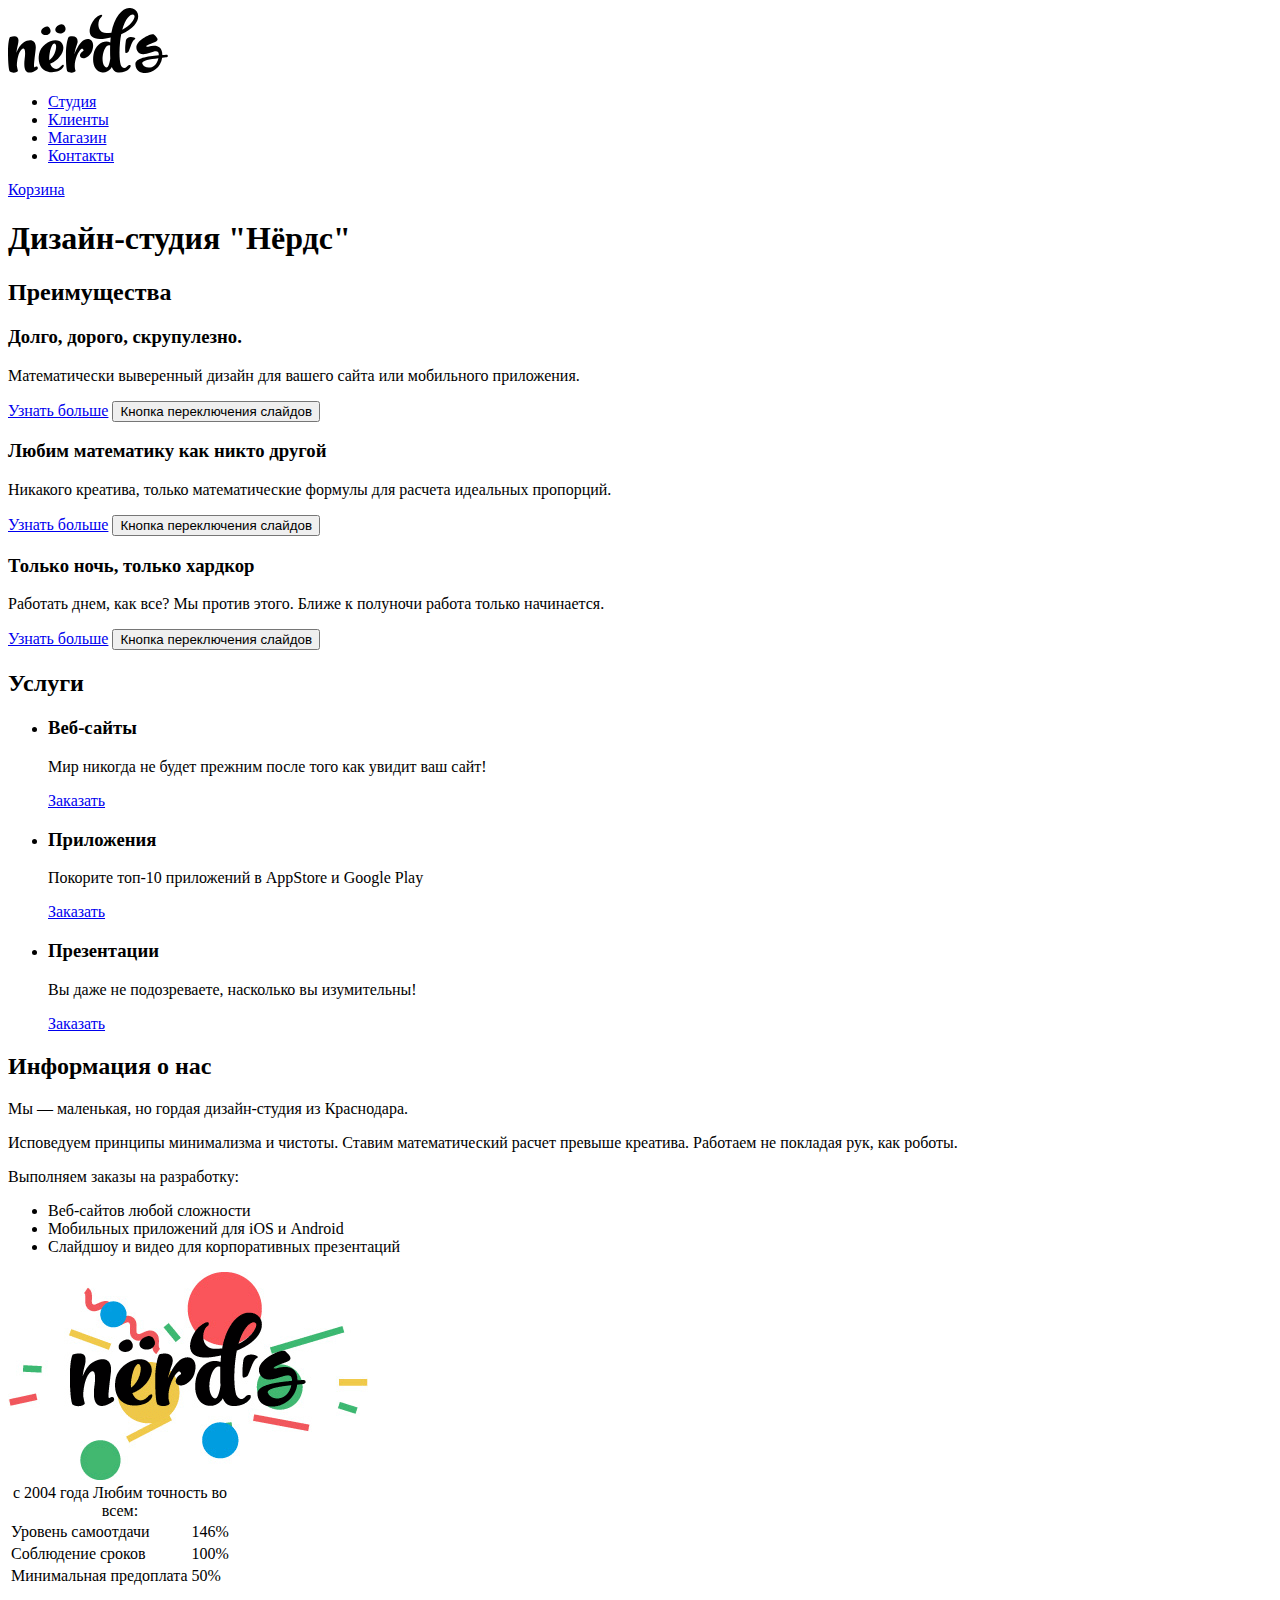
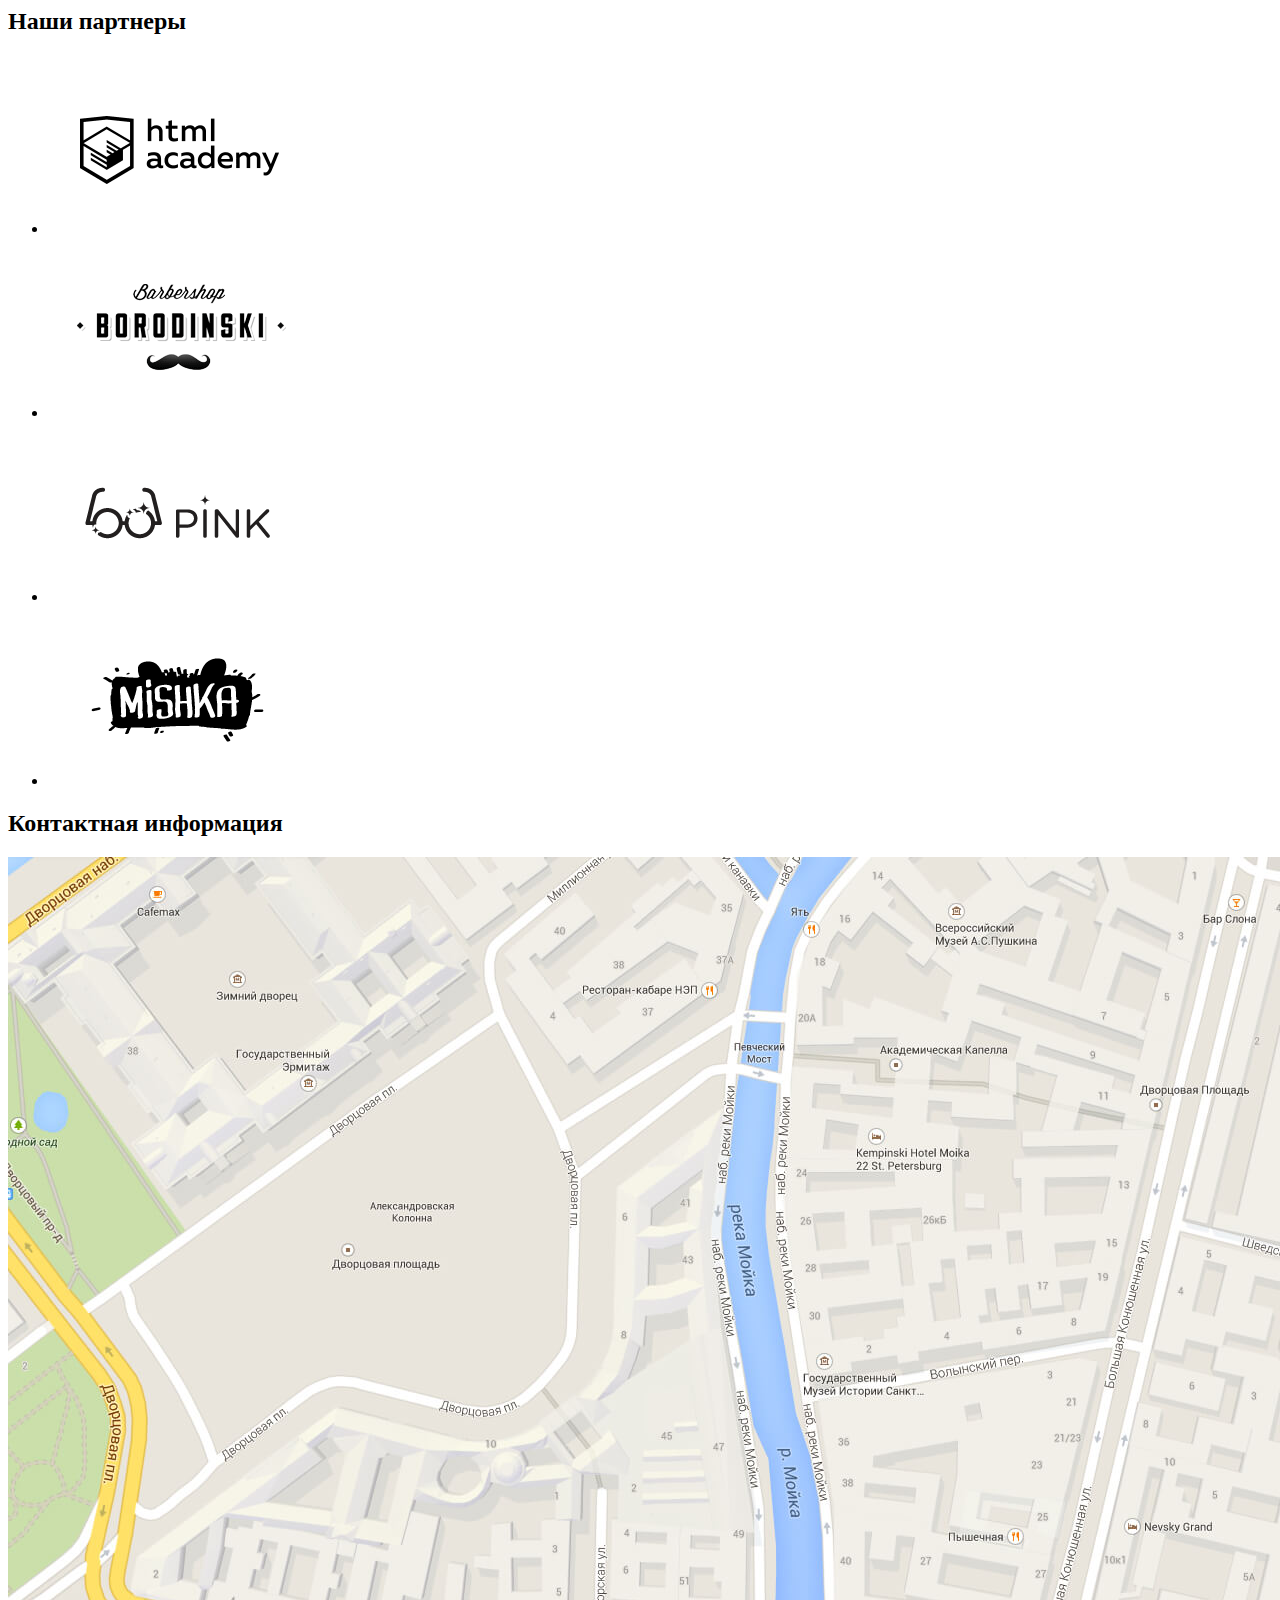
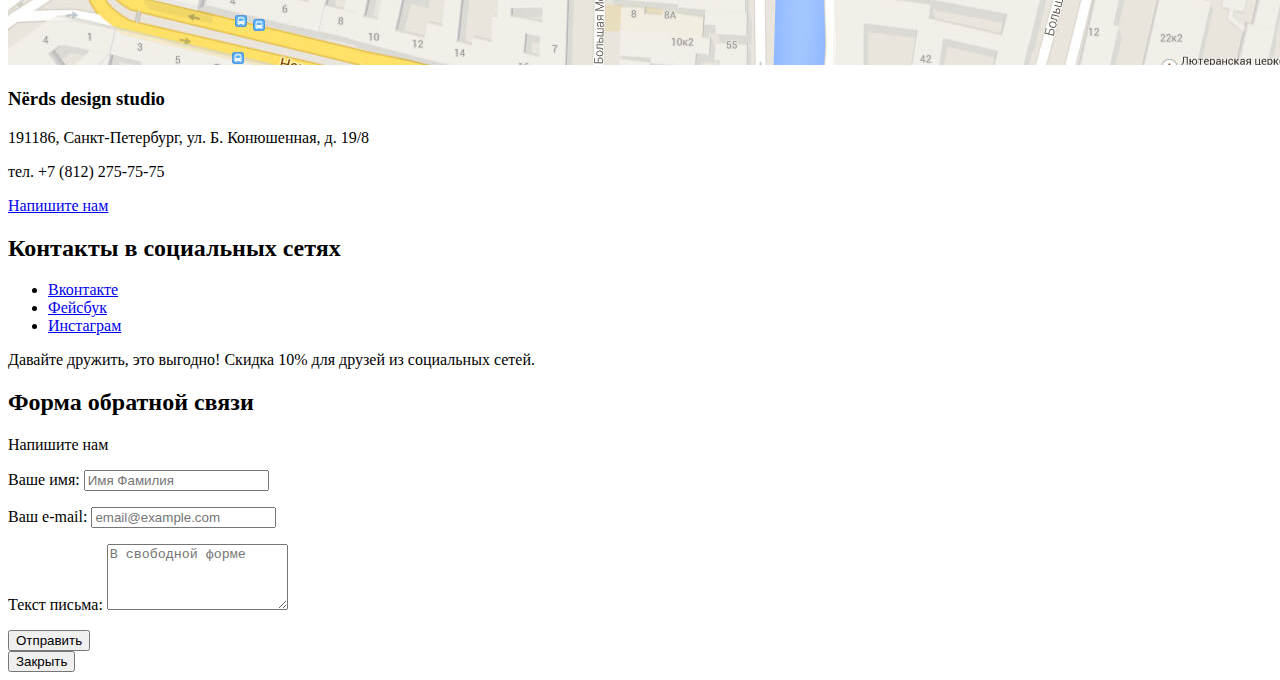
==== index.html @ f0c10e11 "Добавил формы" ====
<!DOCTYPE html>
<html lang="ru">
  <head>
    <meta charset="utf-8">
    <title>Дизайн-студия "Нёрдс"</title>
  </head>
  <body>
    <header class="main-header">
      <nav class="main-navigation">
        <a class="main-navigation-link">
          <img class="main-header-logo" src="img/logo.svg" width="160" height="65" alt="Логотип студии Нёрдс">
        </a>
        <ul class="site-navigation">
          <li class="site-navigation-item"><a class="site-navigation-link" href="studio.html">Студия</a></li>
          <li class="site-navigation-item"><a class="site-navigation-link" href="clients.html">Клиенты</a></li>
          <li class="site-navigation-item"><a class="site-navigation-link" href="shop.html">Магазин</a></li>
          <li class="site-navigation-item"><a class="site-navigation-link" href="contacts.html">Контакты</a></li>
        </ul>
        <a class="cart" href="cart.html">Корзина</a>
      </nav>
    </header>
    <main class="container">

      <h1 class="visually-hidden">Дизайн-студия "Нёрдс"</h1>

      <section class="features">
        <h2 class="visually-hidden">Преимущества</h2>
        <section class="feature feature-one">
          <h3 class="feature-title">Долго, дорого, скрупулезно.</h3>
          <p class="feature-text">Математически выверенный дизайн для вашего сайта или мобильного приложения.</p>
          <a href="studio.html" class="button feature-button">Узнать больше</a>
          <button class="slider-button" type="button">Кнопка переключения слайдов</button>
        </section>

        <section class="feature feature-two">
          <h3 class="feature-title">Любим математику как никто другой</h3>
          <p class="feature-text">Никакого креатива, только математические формулы для расчета идеальных пропорций.</p>
          <a href="studio.html" class="button feature-button">Узнать больше</a>
          <button class="slider-button" type="button">Кнопка переключения слайдов</button>
        </section>

        <section class="feature feature-three">
          <h3 class="feature-title">Только ночь, только хардкор</h3>
          <p class="feature-text">Работать днем, как все? Мы против этого. Ближе к полуночи работа только начинается.</p>
          <a href="studio.html" class="button feature-button">Узнать больше</a>
          <button class="slider-button" type="button">Кнопка переключения слайдов</button>
        </section>
      </section>

      <section class="services">
        <h2 class="visually-hidden">Услуги</h2>
        <ul class="services-list">
          <li class="services-item services-item-sites">
            <h3 class="service-item-title">Веб-сайты</h3>
            <p class="service-item-text">Мир никогда не будет прежним после того как увидит ваш сайт!</p>
            <a class="button services-button services-button-sites" href="order-site.html">Заказать</a>
          </li>
          <li class="services-item services-item-apps">
            <h3 class="service-item-title">Приложения</h3>
            <p class="service-item-text">Покорите топ-10 приложений в AppStore и Google Play</p>
            <a class="button services-button services-button-apps" href="order-app.html">Заказать</a>
          </li>
          <li class="services-item services-item-presentations">
            <h3 class="service-item-title">Презентации</h3>
            <p class="service-item-text">Вы даже не подозреваете, насколько вы изумительны!</p>
            <a class="button services-button services-button-presentations" href="order-presentation.html">Заказать</a>
          </li>
        </ul>
      </section>

      <article class="studio">
        <h2 class="visually-hidden">Информация о нас</h2>
        <section class="studio-info">
          <p class="studio-info-lead">Мы — маленькая, но гордая дизайн-студия из Краснодара.</p>
          <p class="studio-info-text">Исповедуем принципы минимализма и чистоты. Ставим математический расчет
            превыше креатива. Работаем не покладая рук, как роботы.</p>
          <p class="studio-info-services">Выполняем заказы на разработку:</p>
          <ul class="studio-info-services-list">
            <li class="studio-info-services-item">Веб-сайтов любой сложности</li>
            <li class="studio-info-services-item">Мобильных приложений для iOS и Android</li>
            <li class="studio-info-services-item">Слайдшоу и видео для корпоративных презентаций</li>
          </ul>
        </section>

        <aside class="promo">
          <img class="promo-logo" src="img/img-nerds.png" width="360" height="208" alt="Логотип студии Нёрдс">
          <table class="promo-table">
            <caption class="promo-table-title">с 2004 года Любим точность во всем:</caption>
            <tr class="promo-table-column">
              <td class="promo-table-line-one">Уровень самоотдачи</td>
              <td class="promo-table-line-two">146%</td>
            </tr>
            <tr class="promo-table-column">
              <td class="promo-table-line-one">Соблюдение сроков</td>
              <td class="promo-table-line-two">100%</td>
            </tr>
            <tr class="promo-table-column">
              <td class="promo-table-line-one">Минимальная предоплата</td>
              <td class="promo-table-line-two">50%</td>
            </tr>
          </table>
        </aside>
      </article>

      <section class="partners">
        <h2 class="visually-hidden">Наши партнеры</h2>
        <ul class="partners-list">
          <li class="partners-item">
            <a class="partners-link" href="https://htmlacademy.ru">
              <img class="partners-logo" src="img/htmlacademy-logo.png" width="260" height="180" alt="htmlacademy">
            </a>
          </li>
          <li class="partners-item">
            <a class="partners-link" href="#">
              <img class="partners-logo" src="img/barbershop-logo.png" width="260" height="180" alt="Барбершоп Borodinski">
            </a>
          </li>
          <li class="partners-item">
            <a class="partners-link" href="#">
              <img class="partners-logo" src="img/pink-app-logo.png" width="260" height="180" alt="Приложение PINK">
            </a>
          </li>
          <li class="partners-item">
            <a class="partners-link" href="#">
              <img class="partners-logo" src="img/mishka-logo.png" width="260" height="180" alt="Магазин Mishka">
            </a>
          </li>
        </ul>
      </section>
    </main>
    <footer class="main-footer">
      <section class="contact-info">
        <h2 class="visually-hidden">Контактная информация</h2>
        <img class="map" src="img/map.jpg" width="1725" height="808" alt="Офис компании по адресу ул. Большая Конюшенная 19/8, Санкт-Петербург">
        <section class="contacts">
          <h3 class="contacts-title">Nёrds design studio</h3>
          <p class="contacts-text">191186, Санкт-Петербург, ул. Б. Конюшенная, д. 19/8</p>
          <p class="contacts-text">тел. +7 (812) 275-75-75</p>
          <a class="button contacts-button" href="contacts.html">Напишите нам</a>
        </section>
      </section>

      <section class="social">
        <h2 class="visually-hidden">Контакты в социальных сетях</h2>
        <ul class="social-buttons">
          <li class="social-buttons-item"><a class="social-buttons-link social-buttons-vk" href="https://vk.com/nerds">Вконтакте</a></li>
          <li class="social-buttons-item"><a class="social-buttons-link social-buttons-fb" href="https://facebook.com/nerds">Фейсбук</a></li>
          <li class="social-buttons-item"><a class="social-buttons-link social-buttons-instagram" href="https://instagram.com/nerds">Инстаграм</a></li>
        </ul>
        <p class="social-promo"><span class="social-promo-slogan">Давайте дружить, это выгодно!</span>
          Скидка 10% для друзей из социальных сетей.</p>
      </section>
    </footer>

    <section class="modal">
      <h2 class="visually-hidden">Форма обратной связи</h2>
      <p class="modal-text">Напишите нам</p>
      <form class="feedback-form" action="https://echo.htmlacademy.ru" method="post">
        <p class="feedback-item">
          <label class="feedback-label" for="name-field">Ваше имя:</label>
          <input class="feedback-input" type="text" name="name" id="name-field" placeholder="Имя Фамилия">
        </p>
        <p class="feedback-item">
          <label class="feedback-label" for="email-field">Ваш e-mail:</label>
          <input class="feedback-input" type="email" name="email" id="email-field" placeholder="email@example.com">
        </p>
        <p class="feedback-item">
          <label class="feedback-label" for="feedback-text-field">Текст письма:</label>
          <textarea class="feedback-input" name="feedback-text" id="feedback-text-field" rows="4" placeholder="В свободной форме"></textarea>
        </p>
        <button class="button feedback-button" type="submit">Отправить</button>
      </form>
      <button class="modal-close" type="button">Закрыть</button>
    </section>
  </body>
</html>
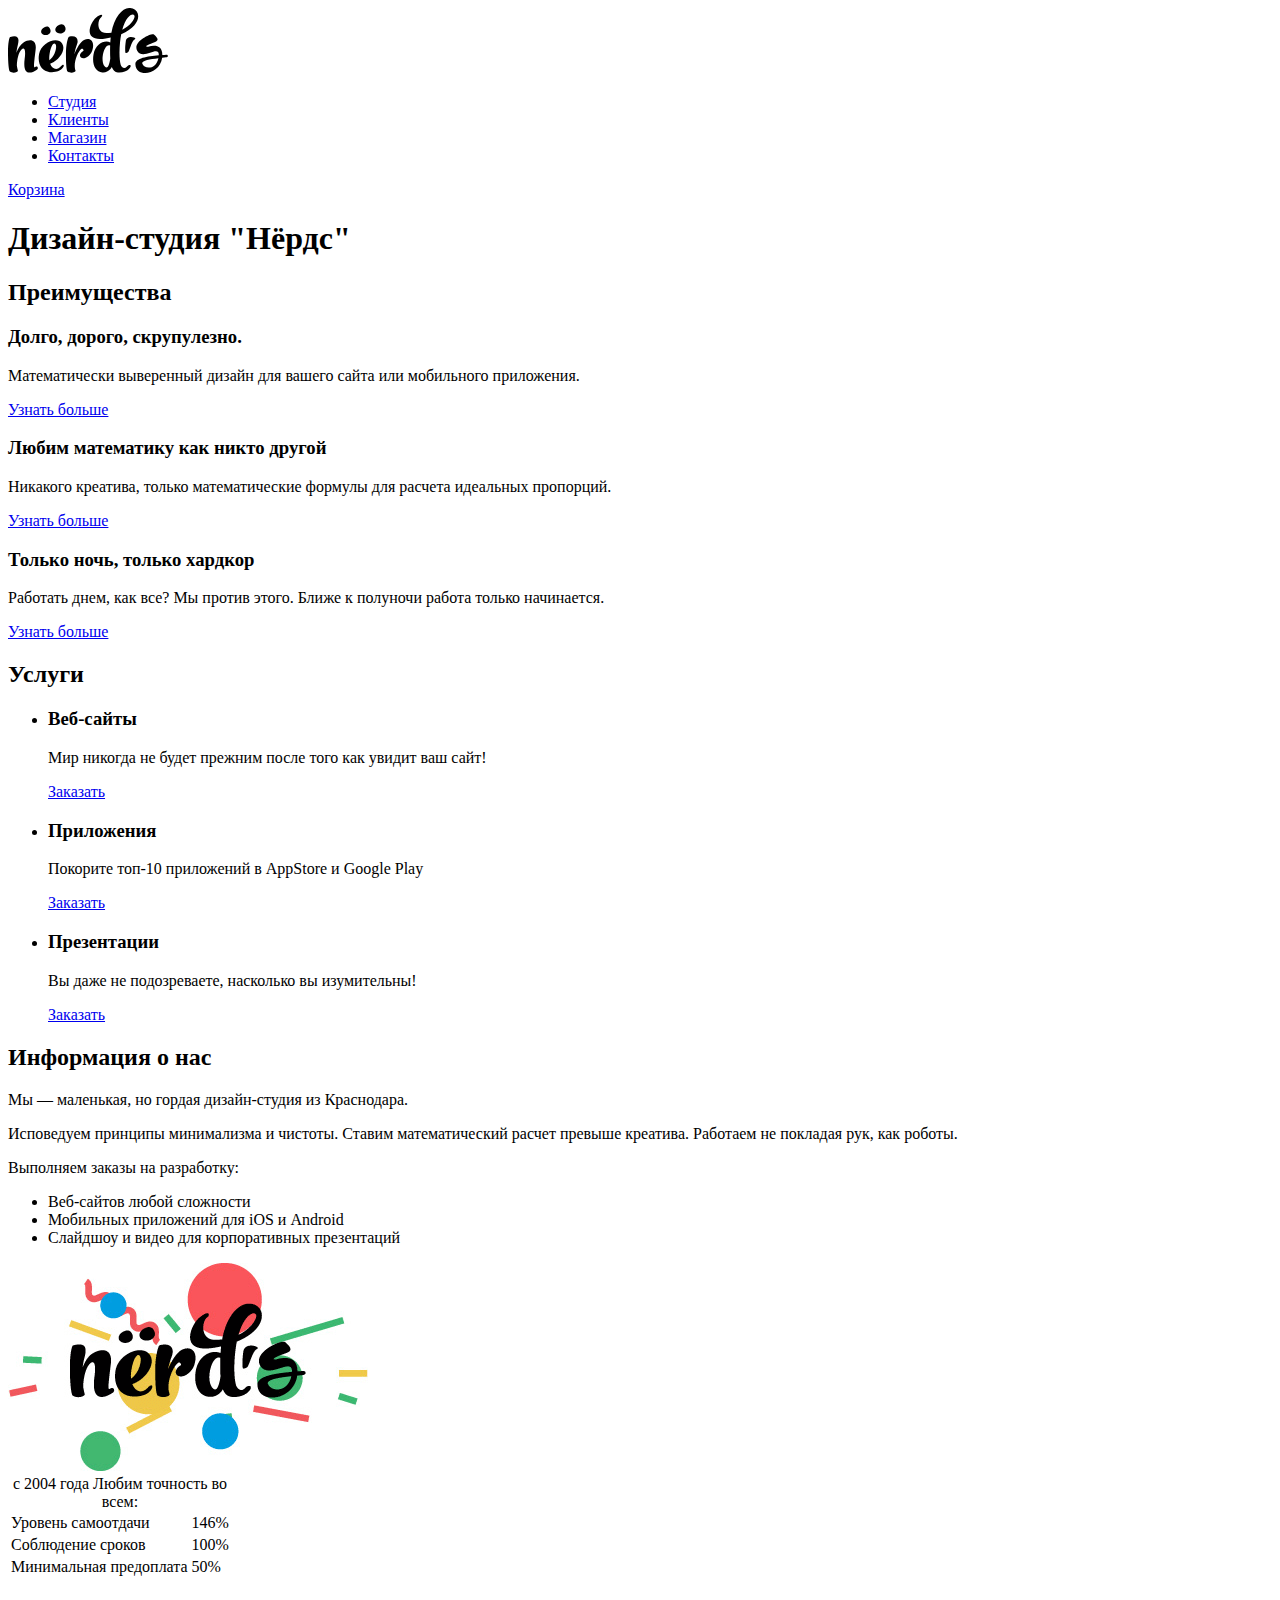
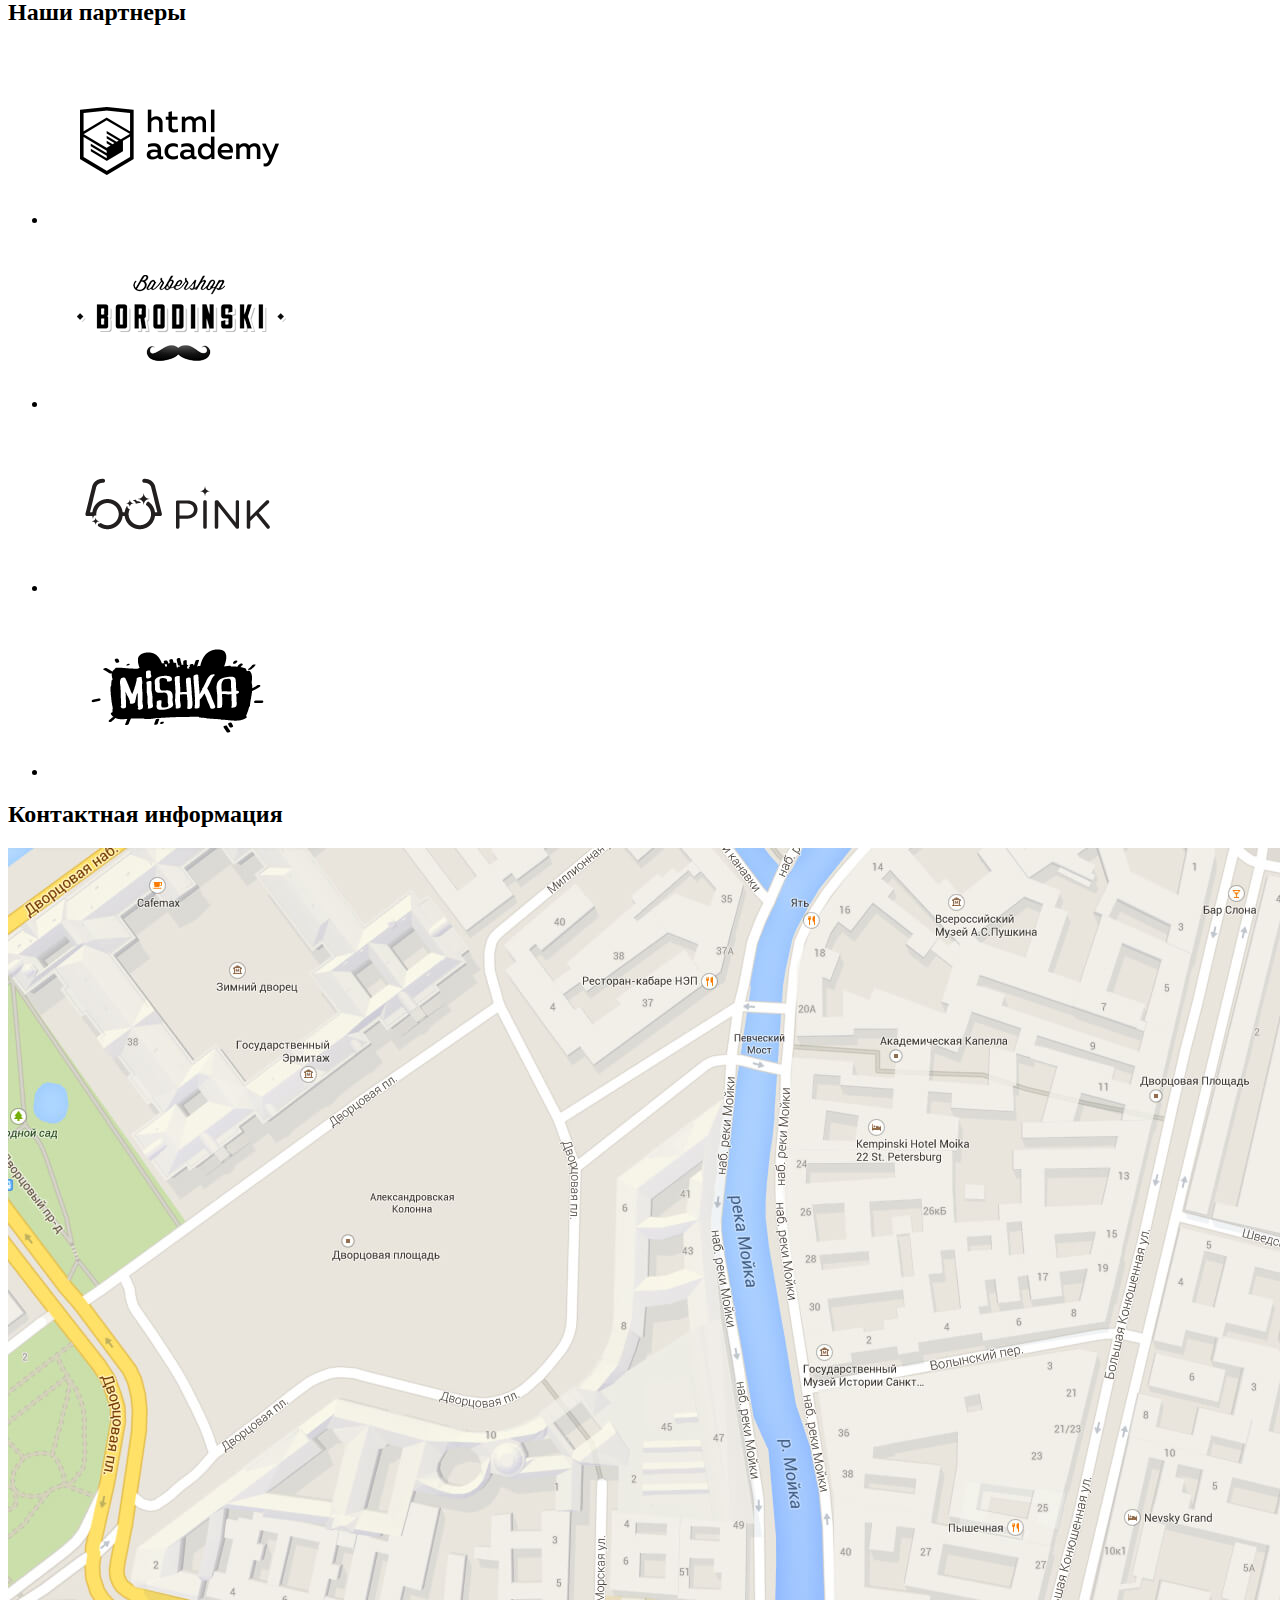
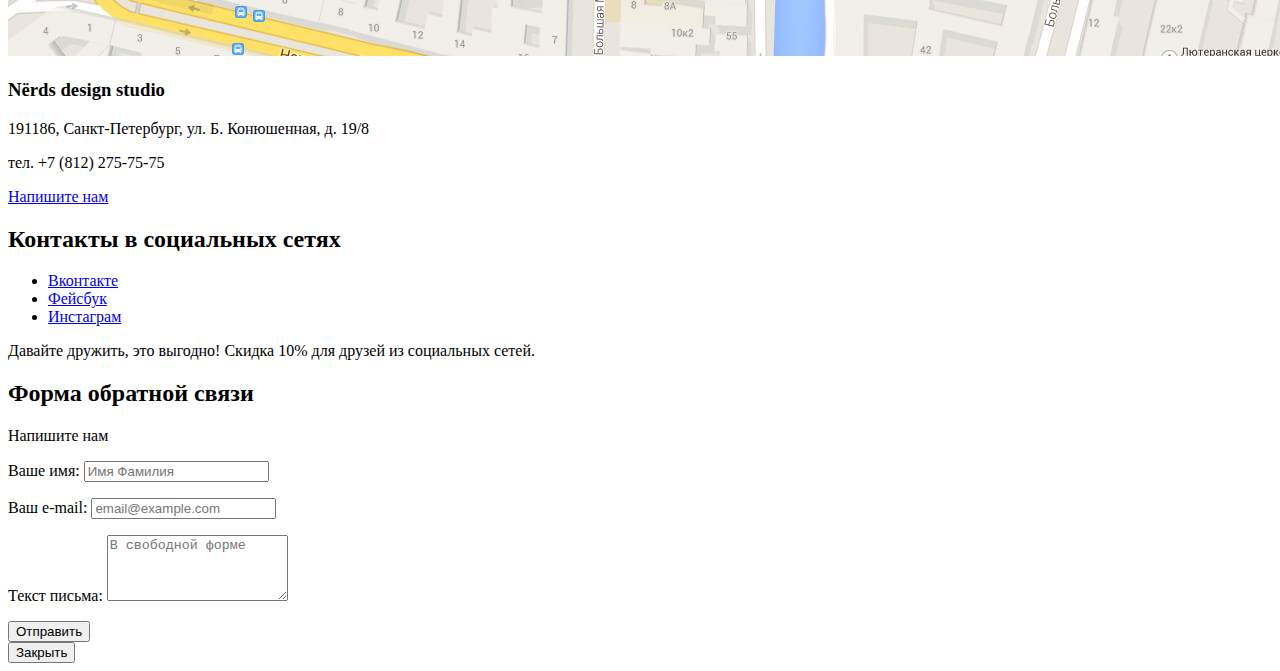
==== commit 85f10069: "Доделал фильтр, убрал переключение у слайдов" ====
--- a/index.html
+++ b/index.html
@@ -29,21 +29,18 @@
           <h3 class="feature-title">Долго, дорого, скрупулезно.</h3>
           <p class="feature-text">Математически выверенный дизайн для вашего сайта или мобильного приложения.</p>
           <a href="studio.html" class="button feature-button">Узнать больше</a>
-          <button class="slider-button" type="button">Кнопка переключения слайдов</button>
         </section>
 
         <section class="feature feature-two">
           <h3 class="feature-title">Любим математику как никто другой</h3>
           <p class="feature-text">Никакого креатива, только математические формулы для расчета идеальных пропорций.</p>
           <a href="studio.html" class="button feature-button">Узнать больше</a>
-          <button class="slider-button" type="button">Кнопка переключения слайдов</button>
         </section>
 
         <section class="feature feature-three">
           <h3 class="feature-title">Только ночь, только хардкор</h3>
           <p class="feature-text">Работать днем, как все? Мы против этого. Ближе к полуночи работа только начинается.</p>
           <a href="studio.html" class="button feature-button">Узнать больше</a>
-          <button class="slider-button" type="button">Кнопка переключения слайдов</button>
         </section>
       </section>
 
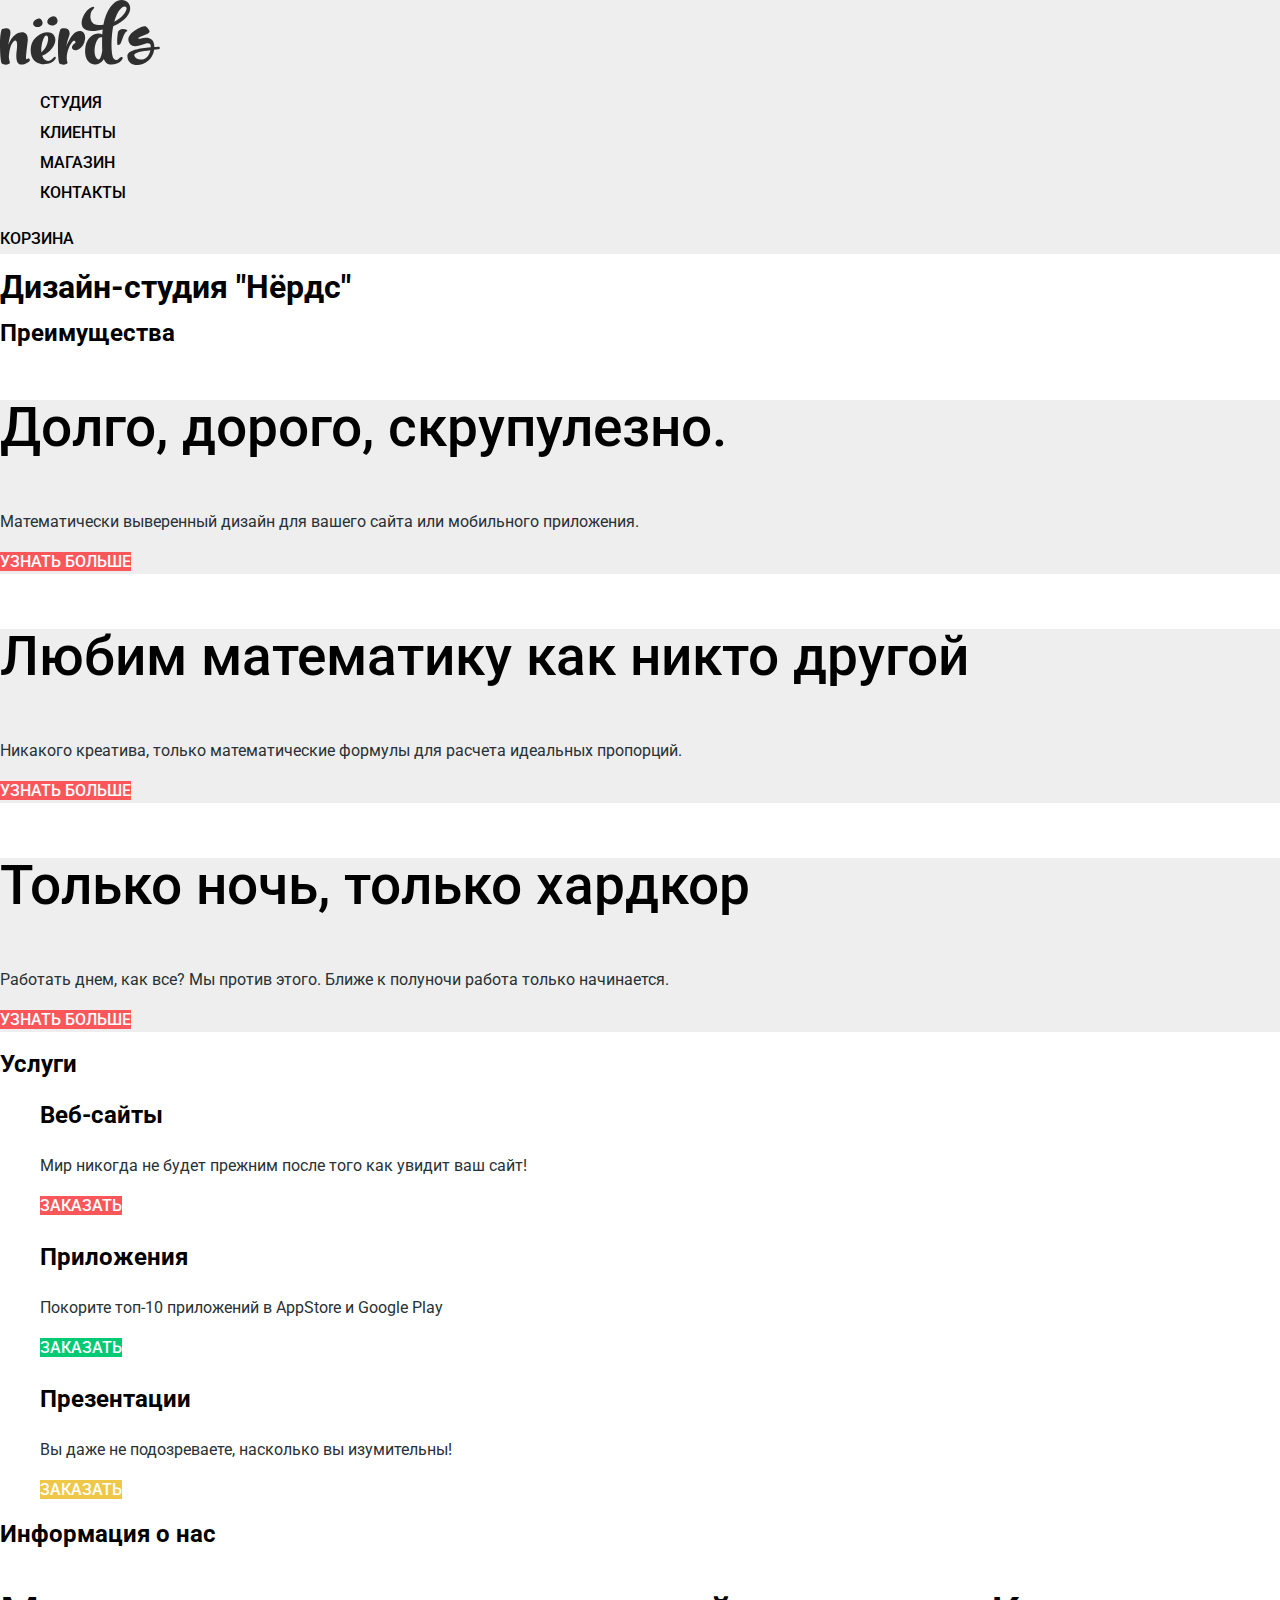
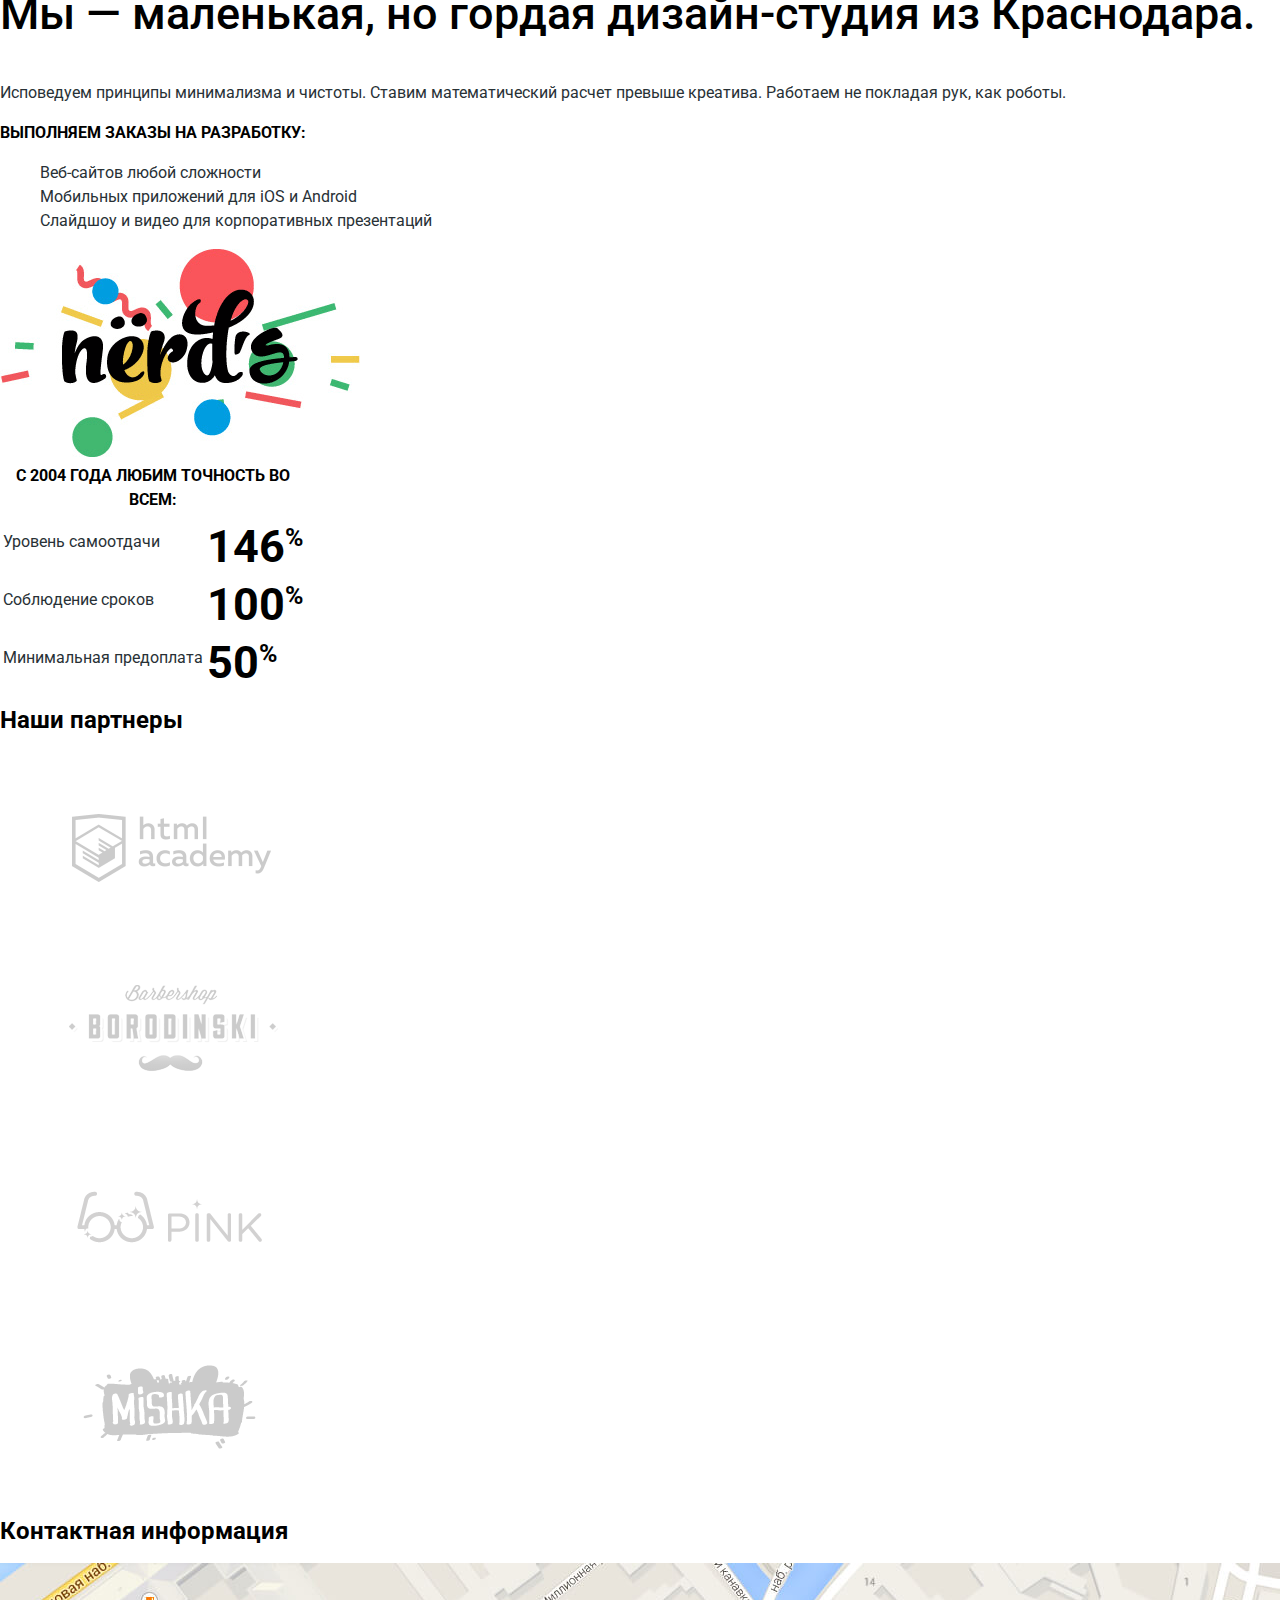
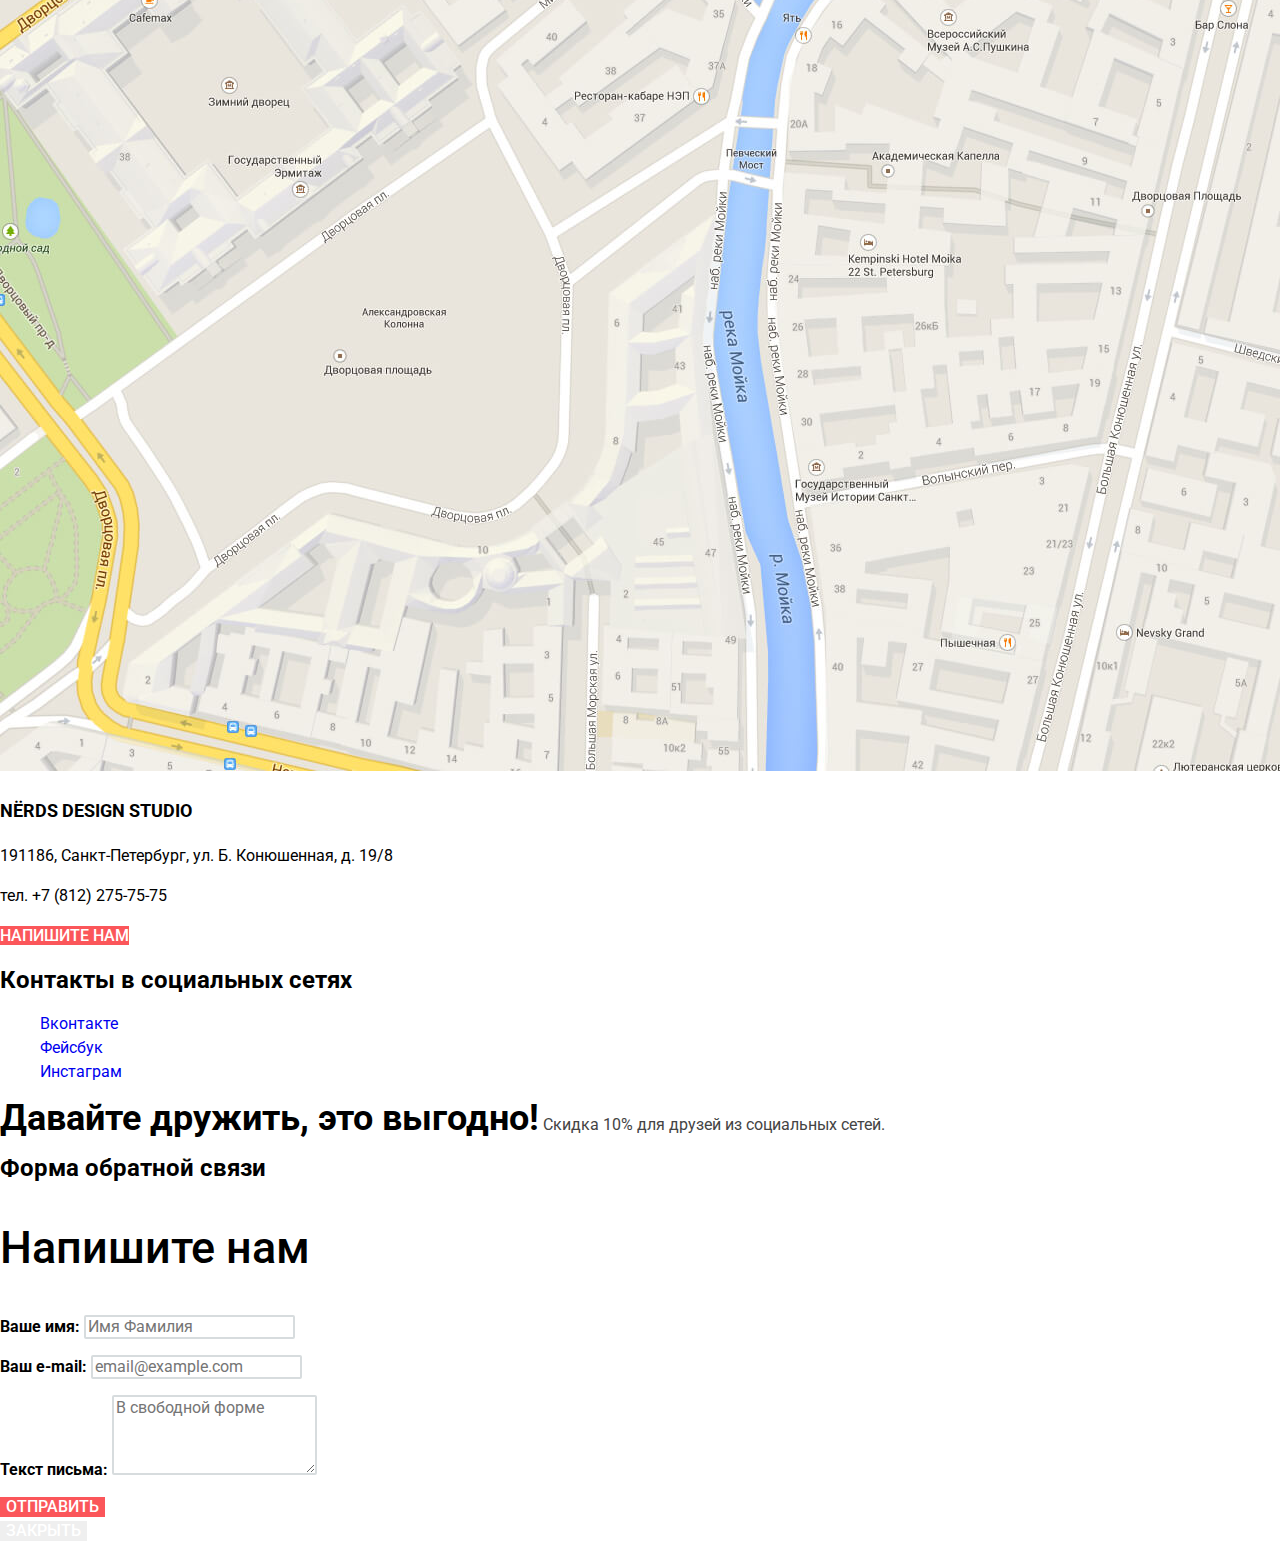
==== commit ba5a4741: "Добавил базовую стилизацию" ====
--- a/index.html
+++ b/index.html
@@ -3,11 +3,14 @@
   <head>
     <meta charset="utf-8">
     <title>Дизайн-студия "Нёрдс"</title>
+    <link href="https://fonts.googleapis.com/css?family=Roboto:400,500,700&amp;subset=latin,cyrillic" rel="stylesheet">
+    <link href="css/normalize.css" rel="stylesheet">
+    <link href="css/style.css" rel="stylesheet">
   </head>
   <body>
     <header class="main-header">
       <nav class="main-navigation">
-        <a class="main-navigation-link">
+        <a class="main-navigation-link" href="index.html">
           <img class="main-header-logo" src="img/logo.svg" width="160" height="65" alt="Логотип студии Нёрдс">
         </a>
         <ul class="site-navigation">
@@ -82,18 +85,18 @@
         <aside class="promo">
           <img class="promo-logo" src="img/img-nerds.png" width="360" height="208" alt="Логотип студии Нёрдс">
           <table class="promo-table">
-            <caption class="promo-table-title">с 2004 года Любим точность во всем:</caption>
+            <caption class="promo-table-title">с 2004 года любим точность во всем:</caption>
             <tr class="promo-table-column">
               <td class="promo-table-line-one">Уровень самоотдачи</td>
-              <td class="promo-table-line-two">146%</td>
+              <td class="promo-table-line-two">146<span class="text-sup">%</span></td>
             </tr>
             <tr class="promo-table-column">
               <td class="promo-table-line-one">Соблюдение сроков</td>
-              <td class="promo-table-line-two">100%</td>
+              <td class="promo-table-line-two">100<span class="text-sup">%</span></td>
             </tr>
             <tr class="promo-table-column">
               <td class="promo-table-line-one">Минимальная предоплата</td>
-              <td class="promo-table-line-two">50%</td>
+              <td class="promo-table-line-two">50<span class="text-sup">%</span></td>
             </tr>
           </table>
         </aside>
@@ -167,7 +170,7 @@
         </p>
         <button class="button feedback-button" type="submit">Отправить</button>
       </form>
-      <button class="modal-close" type="button">Закрыть</button>
+      <button class="button modal-close" type="button">Закрыть</button>
     </section>
   </body>
 </html>
--- a/css/style.css
+++ b/css/style.css
@@ -0,0 +1,428 @@
+body {
+  margin: 0;
+  font-family: "Roboto", Arial, sans-serif;
+  font-size: 16px;
+  line-height: 24px;
+  font-weight: 400;
+  color: #000000;
+  background-color: #ffffff;
+}
+
+a {
+  text-decoration: none;
+}
+
+.main-header {
+  background-color: #eeeeee;
+}
+
+.site-navigation {
+  list-style: none;
+}
+
+.site-navigation-link,
+.cart {
+  color: #000000;
+  font-weight: 500;
+  text-transform: uppercase;
+  line-height: 30px;
+}
+
+.site-navigation-link:hover,
+.cart:hover {
+  color: #fb565a;
+}
+
+.site-navigation-link:focus,
+.cart:focus {
+  color: #000000;
+  opacity: 0.3;
+}
+
+.main-navigation-link:hover {
+  opacity: 0.8;
+}
+
+.main-navigation-link:focus {
+  opacity: 0.3;
+}
+
+.page-title {
+  font-size: 55px;
+  line-height: 55px;
+  font-weight: 500;
+  background-color: #eeeeee;
+  text-align: center;
+}
+
+.feature {
+  background-color: #eeeeee;
+}
+
+.feature-title {
+  font-weight: 500;
+  font-size: 55px;
+  line-height: 55px;
+}
+
+.feature-text {
+  color: #283136;
+}
+
+.button {
+  color: #ffffff;
+  line-height: 18px;
+  font-weight: 500;
+  text-transform: uppercase;
+  border: none;
+}
+
+.feature-button {
+  background-color: #fb565a;
+}
+
+.feature-button:hover {
+  background-color: #e74246;
+}
+
+.feature-button:focus {
+  color: rgba(255, 255, 255, 0.3);
+  background-color: rgba(215, 55, 59, 1);
+}
+
+.services-list {
+  list-style: none;
+}
+
+.service-item-title {
+  font-size: 24px;
+  line-height: 30px;
+  font-weight: 700;
+}
+
+.service-item-text {
+  color: #283136;
+  line-height: 24px;
+}
+
+.services-button-sites {
+  background-color: #fb565a;
+}
+
+.services-button-apps {
+  background-color: #00ca74;
+}
+
+.services-button-presentations {
+  background-color: #efc84a;
+}
+
+.services-button-sites:hover {
+  background-color: #e74246;
+}
+
+.services-button-apps:hover {
+  background-color: #00bc6c;
+}
+
+.services-button-presentations:hover {
+  background-color: #eab534;
+}
+
+.services-button-sites:focus {
+  color: rgba(255, 255, 255, 0.3);
+  background-color: rgba(215, 55, 59, 1);
+}
+
+.services-button-apps:focus {
+  color: rgba(255, 255, 255, 0.3);
+  background-color: rgba(0, 170, 98, 1);
+}
+
+.services-button-presentations:focus {
+  color: rgba(255, 255, 255, 0.3);
+  background-color: rgba(229, 167, 34, 1);
+}
+
+.studio-info-lead {
+  font-size: 45px;
+  line-height: 45px;
+  font-weight: 500;
+}
+
+.studio-info-text,
+.studio-info-services-item {
+  color: #283136;
+}
+
+.studio-info-services,
+.promo-table-title {
+  font-weight: 700;
+  text-transform: uppercase;
+}
+
+.studio-info-services-list {
+  list-style: none;
+}
+
+.promo-table-line-one {
+  line-height: 18px;
+  color: #283136;
+}
+
+.promo-table-line-two {
+  font-size: 45px;
+  line-height: 45px;
+  font-weight: 700;
+}
+
+.text-sup {
+  vertical-align: super;
+  font-size: 25px;
+}
+
+.partners-list {
+  list-style: none;
+}
+
+.partners-link {
+  opacity: 0.2;
+}
+
+.partners-link:hover {
+  opacity: 1;
+}
+
+.partners-link:focus {
+  opacity: 0.1;
+}
+
+/* Каталог */
+
+.sorting-text {
+  font-size: 18px;
+  line-height: 18px;
+  font-weight: 700;
+  text-transform: uppercase;
+}
+
+.sorting-list {
+  list-style: none;
+}
+
+.sorting-link {
+  color: rgba(0, 0, 0, 0.3);
+  font-size: 14px;
+  line-height: 18px;
+  text-transform: uppercase;
+}
+
+.sorting-link:hover {
+  color: rgba(0, 0, 0, 0.6);
+}
+
+.sorting-link:focus {
+  color: rgba(0, 0, 0, 1);
+}
+
+.catalog-list-item {
+  list-style: none;
+}
+
+.catalog-item-info {
+  background-color: #eeeeee;
+}
+
+.catalog-item-link {
+  font-size: 18px;
+  line-height: 30px;
+  font-weight: 700;
+  color: #000000;
+  text-transform: uppercase;
+}
+
+.catalog-item-text {
+  line-height: 18px;
+  color: #666666;
+}
+
+.price-button {
+  background-color: #fb565a;
+}
+
+.price-button:hover {
+  background-color: #e74246;
+}
+
+.price-button:focus {
+  background-color: #d7373b;
+}
+
+.filter-fieldset {
+  border: none;
+}
+
+.filter-legend {
+  font-size: 18px;
+  line-height: 30px;
+  font-weight: 700;
+  text-transform: uppercase;
+}
+
+.filter-option-list {
+  list-style: none;
+}
+
+.filter-item {
+  color: #283136;
+  text-transform: uppercase;
+  line-height: 22px;
+}
+
+.filter-item input {
+  border: none;
+  background-color: #eeeeee;
+  border-radius: 2px;
+}
+
+.filter-option label {
+  color: #283136;
+  line-height: 20px;
+}
+
+.filter-option .filter-input:disabled + label {
+  opacity: 0.3;
+}
+
+.filter-button {
+  color: #000000;
+  background-color: #eeeeee;
+}
+
+.filter-button:hover {
+  background-color: #dfdfdf;
+}
+
+.filter-button:focus {
+  color: rgba(0, 0, 0, 0.3);
+  background-color: #d5d5d5;
+}
+
+.pagination-list {
+  list-style: none;
+}
+
+.pagination-link {
+  color: #000000;
+  background-color: #eeeeee;
+}
+
+.pagination-link.active {
+  background-color: #ffffff;
+  border: 3px solid #dbdbdb;
+}
+
+.pagination-link:hover {
+  background-color: #dfdfdf;
+}
+
+.pagination-link:focus {
+  color: rgba(0, 0, 0, 0.3);
+  background-color: #d5d5d5;
+}
+
+/* Конец каталога */
+
+.contacts-title {
+  font-size: 18px;
+  line-height: 30px;
+  font-weight: 700;
+  text-transform: uppercase;
+}
+
+.contact-text {
+  line-height: 18px;
+  color: #666666;
+}
+
+.contacts-button {
+  background-color: #fb565a;
+}
+
+.contacts-button:hover {
+  background-color: #e74246;
+}
+
+.contacts-button:focus {
+  color: rgba(255, 255, 255, 0.3);
+  background-color: rgba(215, 55, 59, 1);
+}
+
+.social-buttons {
+  list-style: none;
+}
+
+.social-promo {
+  line-height: 22px;
+  color: #444444;
+}
+
+.social-promo-slogan {
+  color: #000000;
+  font-size: 36px;
+  line-height: 36px;
+  font-weight: 700;
+}
+
+.modal-text {
+  font-size: 45px;
+  line-height: 45px;
+  font-weight: 500;
+}
+
+.feedback-item {
+  line-height: 18px;
+  font-weight: 700;
+}
+
+.feedback-form input[type="text"],
+.feedback-form input[type="email"],
+.feedback-form textarea {
+  font: inherit;
+  line-height: 18px;
+  font-weight: 400;
+  color: #444444;
+  border: 2px solid #d7dcde;
+  border-radius: 2px;
+}
+
+.feedback-form input[type="text"]:hover,
+.feedback-form input[type="email"]:hover,
+.feedback-form textarea:hover {
+  border-color: #b4b9bb;
+}
+
+.feedback-form input[type="text"]:focus,
+.feedback-form input[type="email"]:focus,
+.feedback-form textarea:focus {
+  border-color: #000000;
+  outline: 2px black;
+}
+
+.feedback-form input[type="email"]:invalid {
+  color: #e74246;
+  border-color: #e74246;
+}
+
+.feedback-button {
+  background-color: #fb565a;
+}
+
+.feedback-button:hover {
+  background-color: #e74246;
+}
+
+.feedback-button:focus {
+  color: rgba(255, 255, 255, 0.3);
+  background-color: rgba(215, 55, 59, 1);
+}
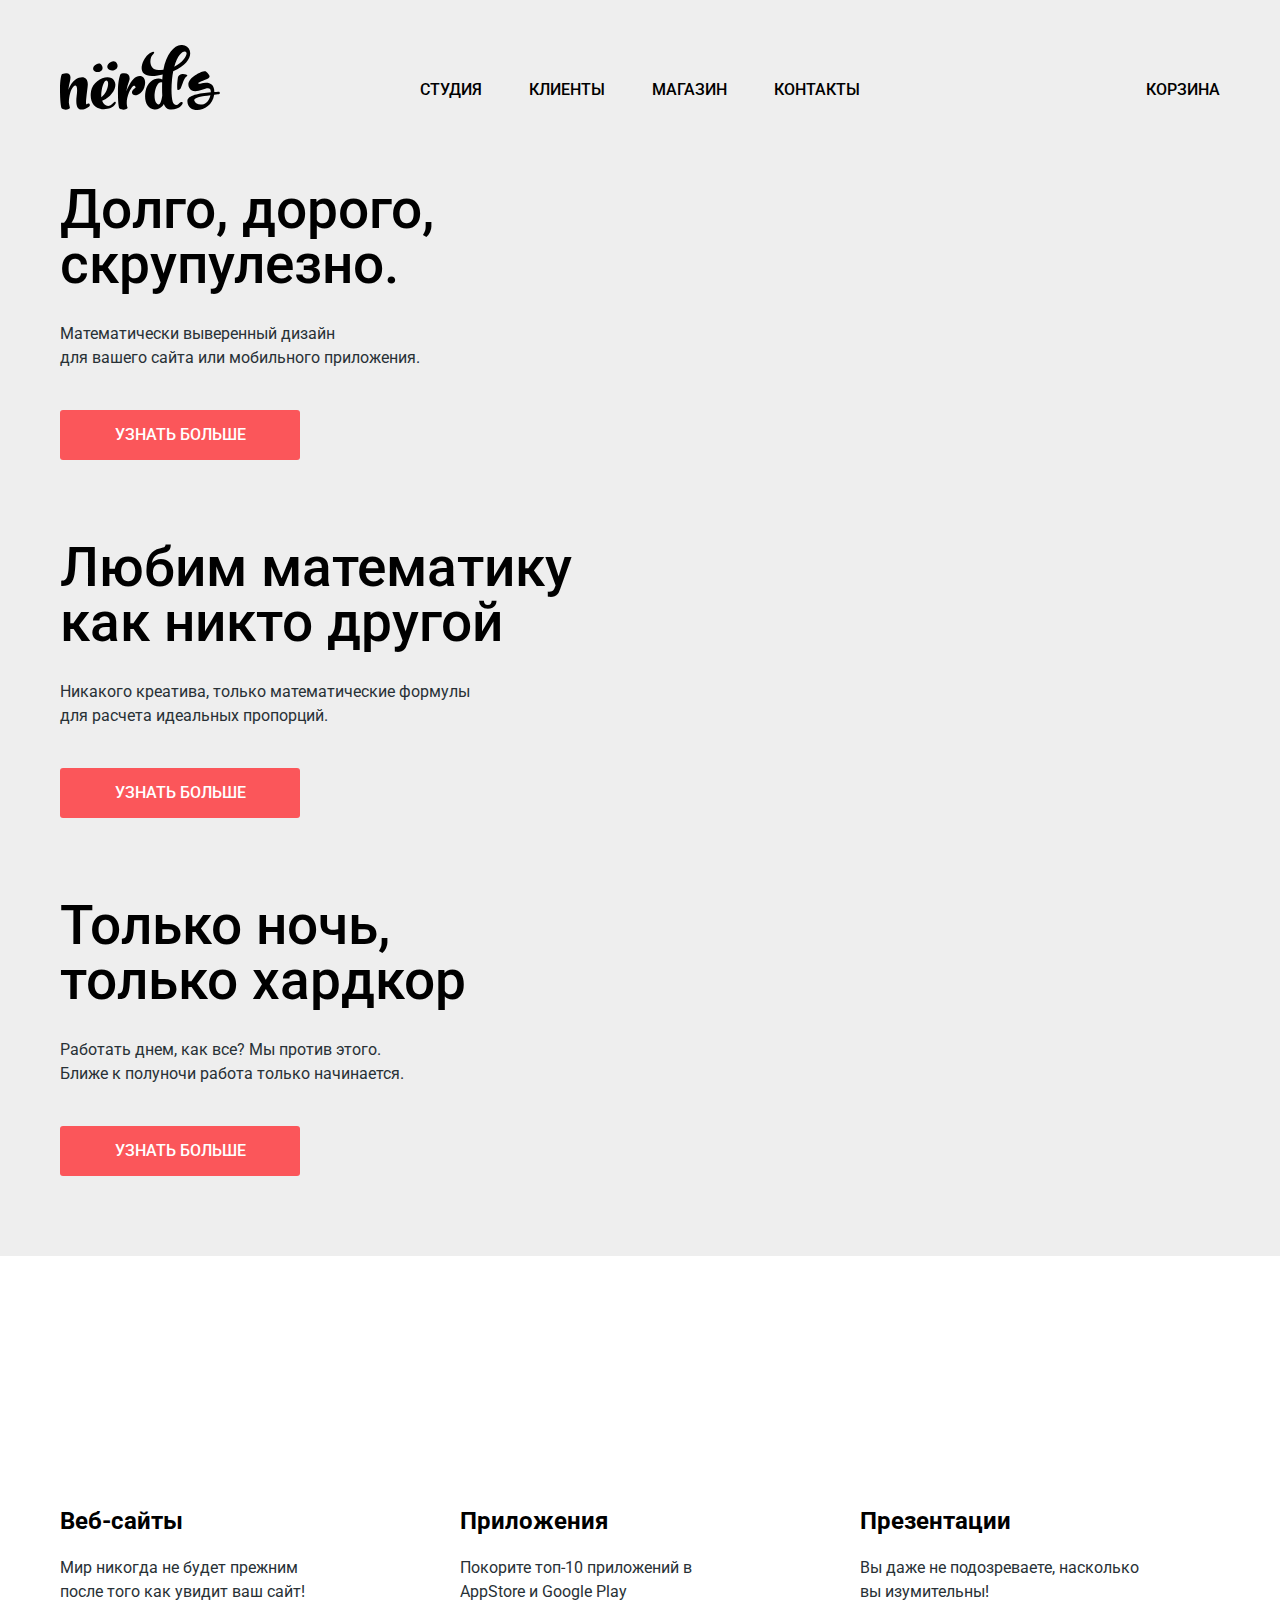
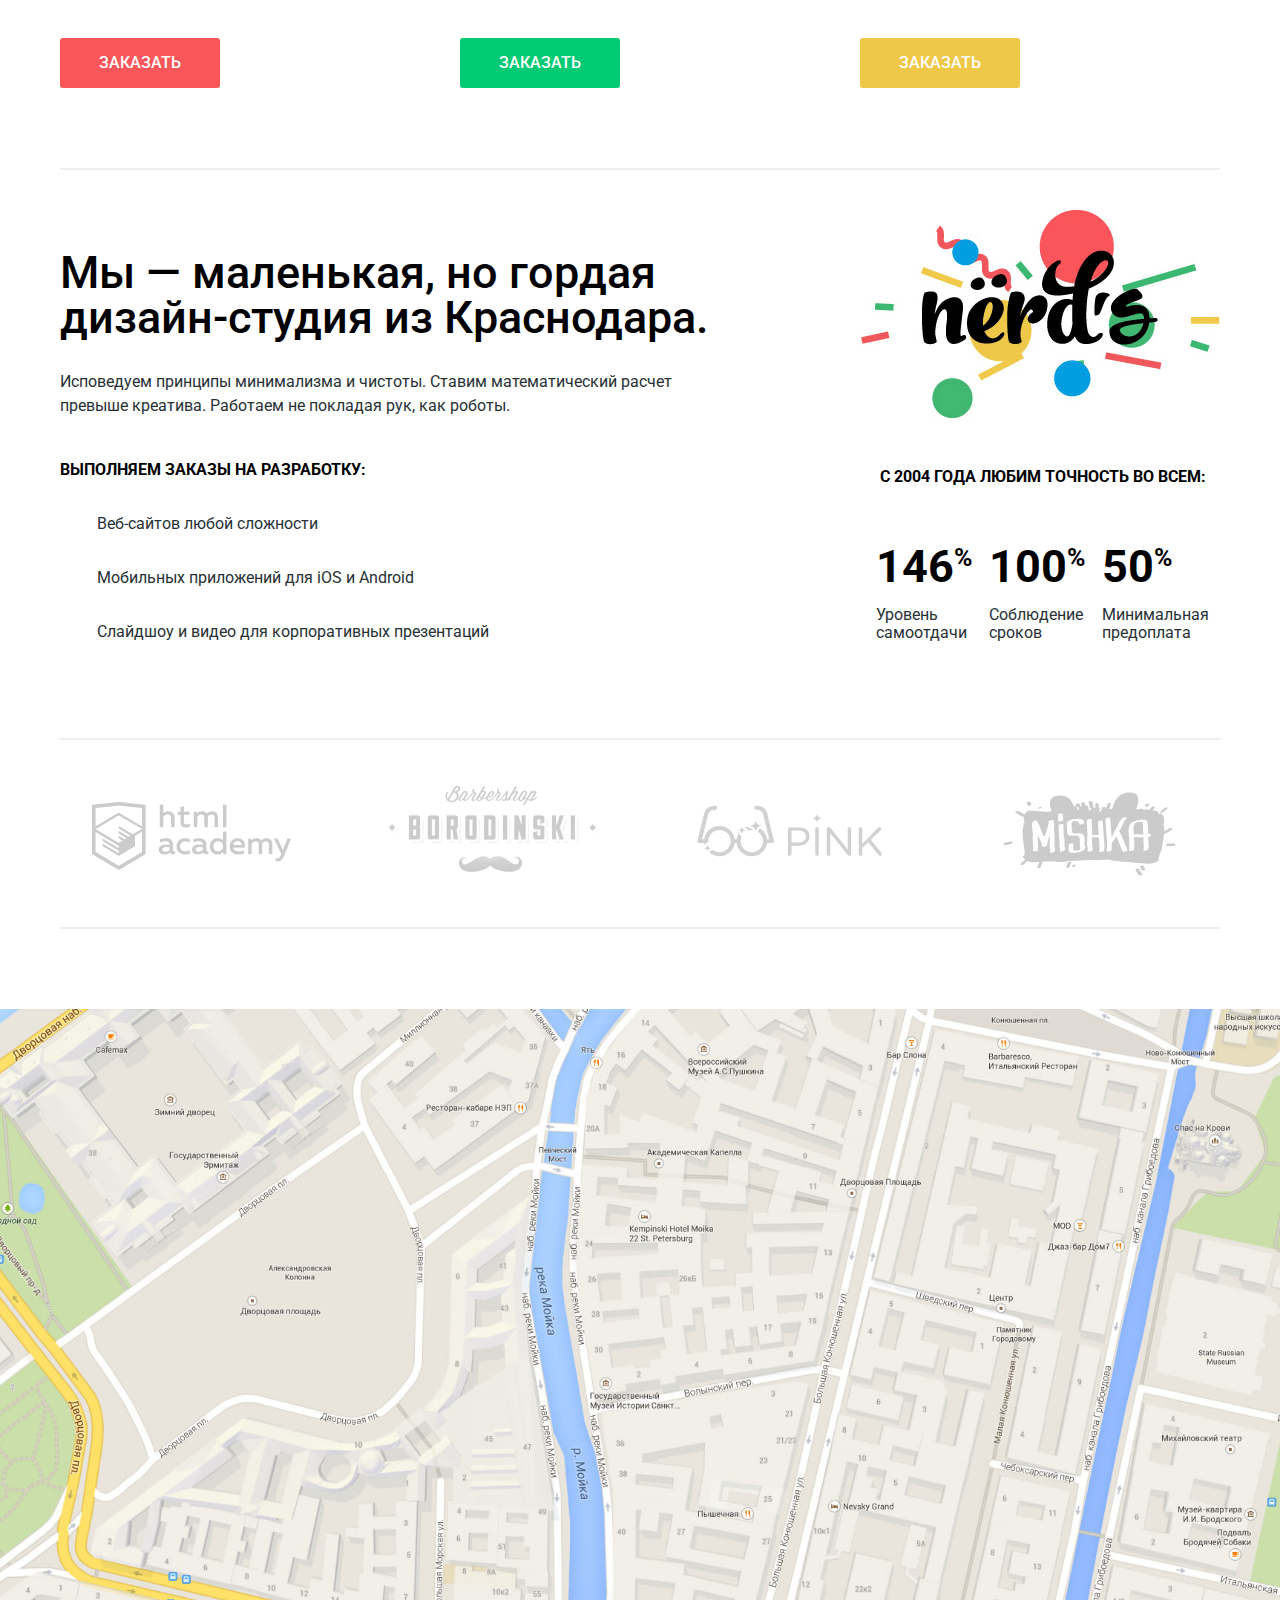
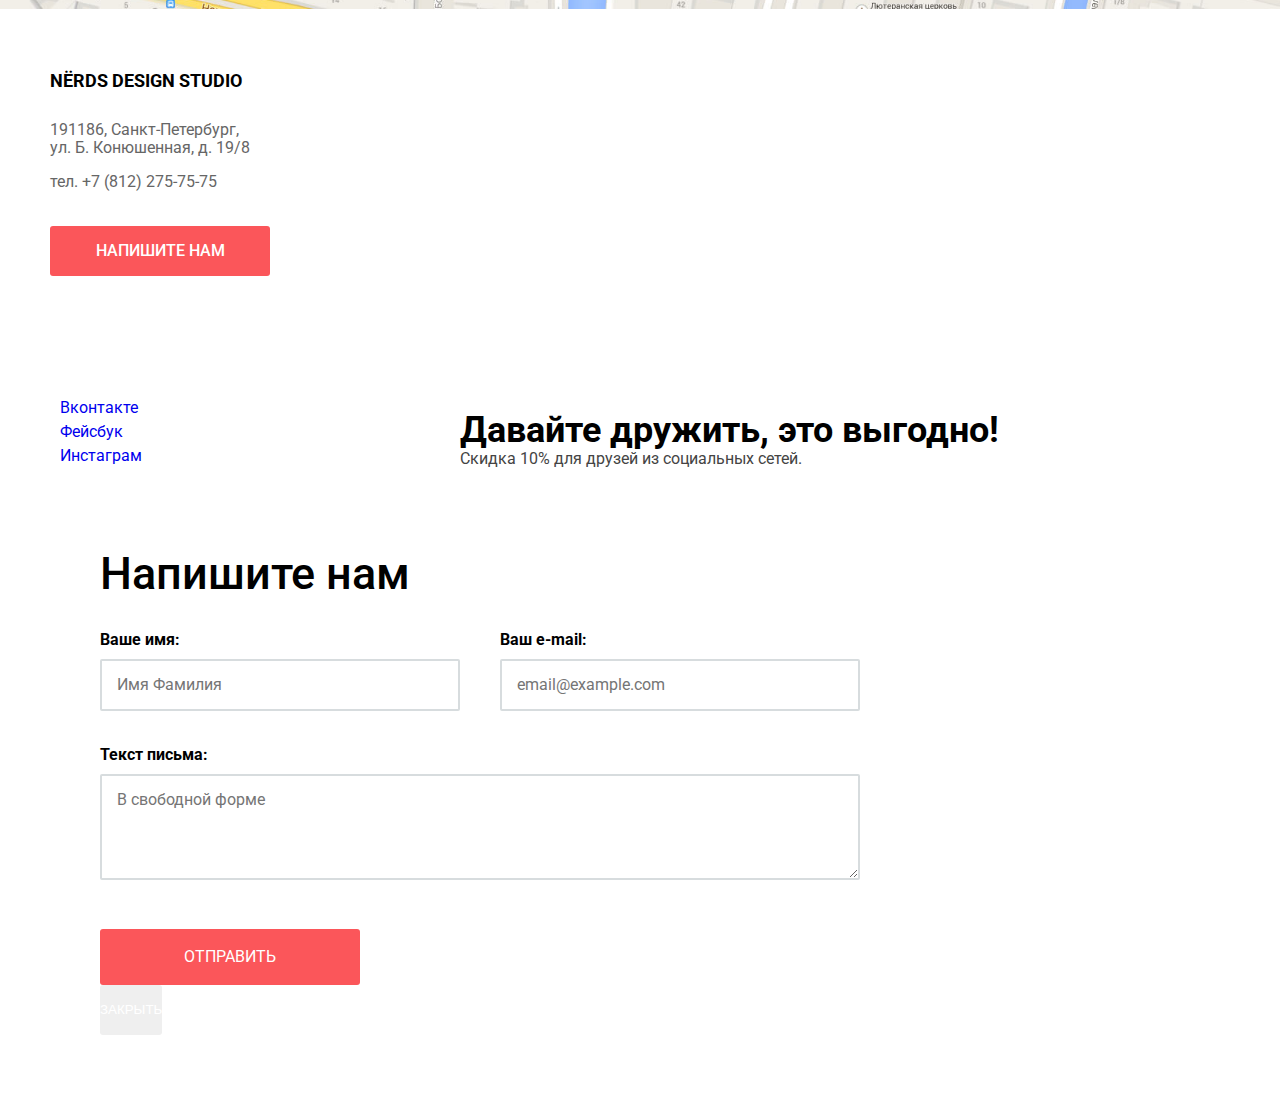
==== commit aa07c451: "Выстроил сетку главной и каталога" ====
--- a/index.html
+++ b/index.html
@@ -9,7 +9,7 @@
   </head>
   <body>
     <header class="main-header">
-      <nav class="main-navigation">
+      <nav class="main-navigation container">
         <a class="main-navigation-link" href="index.html">
           <img class="main-header-logo" src="img/logo.svg" width="160" height="65" alt="Логотип студии Нёрдс">
         </a>
@@ -21,32 +21,38 @@
         </ul>
         <a class="cart" href="cart.html">Корзина</a>
       </nav>
-    </header>
-    <main class="container">
 
       <h1 class="visually-hidden">Дизайн-студия "Нёрдс"</h1>
 
-      <section class="features">
+      <section class="features container">
         <h2 class="visually-hidden">Преимущества</h2>
-        <section class="feature feature-one">
-          <h3 class="feature-title">Долго, дорого, скрупулезно.</h3>
-          <p class="feature-text">Математически выверенный дизайн для вашего сайта или мобильного приложения.</p>
-          <a href="studio.html" class="button feature-button">Узнать больше</a>
-        </section>
+        <ul class="feature-list">
+          <li class="feature feature-one">
+            <h3 class="feature-title">Долго, дорого,<br>
+              скрупулезно.</h3>
+            <p class="feature-text">Математически выверенный дизайн<br>
+              для вашего сайта или мобильного приложения.</p>
+            <a href="studio.html" class="button feature-button">Узнать больше</a>
+          </li>
+          <li class="feature feature-two">
+            <h3 class="feature-title">Любим математику<br>
+              как никто другой</h3>
+            <p class="feature-text">Никакого креатива, только математические формулы<br>
+              для расчета идеальных пропорций.</p>
+            <a href="studio.html" class="button feature-button">Узнать больше</a>
+          </li>
+          <li class="feature feature-three">
+            <h3 class="feature-title">Только ночь,<br>
+              только хардкор</h3>
+            <p class="feature-text">Работать днем, как все? Мы против этого.<br>
+              Ближе к полуночи работа только начинается.</p>
+            <a href="studio.html" class="button feature-button">Узнать больше</a>
+          </li>
+        </ul>
+      </section>
+    </header>
 
-        <section class="feature feature-two">
-          <h3 class="feature-title">Любим математику как никто другой</h3>
-          <p class="feature-text">Никакого креатива, только математические формулы для расчета идеальных пропорций.</p>
-          <a href="studio.html" class="button feature-button">Узнать больше</a>
-        </section>
-
-        <section class="feature feature-three">
-          <h3 class="feature-title">Только ночь, только хардкор</h3>
-          <p class="feature-text">Работать днем, как все? Мы против этого. Ближе к полуночи работа только начинается.</p>
-          <a href="studio.html" class="button feature-button">Узнать больше</a>
-        </section>
-      </section>
-
+    <main class="container">
       <section class="services">
         <h2 class="visually-hidden">Услуги</h2>
         <ul class="services-list">
@@ -87,16 +93,14 @@
           <table class="promo-table">
             <caption class="promo-table-title">с 2004 года любим точность во всем:</caption>
             <tr class="promo-table-column">
-              <td class="promo-table-line-one">Уровень самоотдачи</td>
               <td class="promo-table-line-two">146<span class="text-sup">%</span></td>
+              <td class="promo-table-line-two">100<span class="text-sup">%</span></td>
+              <td class="promo-table-line-two">50<span class="text-sup">%</span></td>
             </tr>
             <tr class="promo-table-column">
+              <td class="promo-table-line-one">Уровень самоотдачи</td>
               <td class="promo-table-line-one">Соблюдение сроков</td>
-              <td class="promo-table-line-two">100<span class="text-sup">%</span></td>
-            </tr>
-            <tr class="promo-table-column">
               <td class="promo-table-line-one">Минимальная предоплата</td>
-              <td class="promo-table-line-two">50<span class="text-sup">%</span></td>
             </tr>
           </table>
         </aside>
@@ -135,12 +139,12 @@
         <section class="contacts">
           <h3 class="contacts-title">Nёrds design studio</h3>
           <p class="contacts-text">191186, Санкт-Петербург, ул. Б. Конюшенная, д. 19/8</p>
-          <p class="contacts-text">тел. +7 (812) 275-75-75</p>
+          <p class="contacts-tel">тел. +7 (812) 275-75-75</p>
           <a class="button contacts-button" href="contacts.html">Напишите нам</a>
         </section>
       </section>
 
-      <section class="social">
+      <section class="social container">
         <h2 class="visually-hidden">Контакты в социальных сетях</h2>
         <ul class="social-buttons">
           <li class="social-buttons-item"><a class="social-buttons-link social-buttons-vk" href="https://vk.com/nerds">Вконтакте</a></li>
--- a/css/style.css
+++ b/css/style.css
@@ -1,10 +1,12 @@
 body {
   margin: 0;
-  font-family: "Roboto", Arial, sans-serif;
+
+  font-weight: 400;
   font-size: 16px;
   line-height: 24px;
-  font-weight: 400;
+  font-family: "Roboto", Arial, sans-serif;
   color: #000000;
+
   background-color: #ffffff;
 }
 
@@ -12,97 +14,222 @@
   text-decoration: none;
 }
 
+img {
+  max-width: 100%;
+  height: auto;
+}
+
+.visually-hidden:not(:focus):not(:active),
+input[type="radio"].visually-hidden,
+input[type="checkbox"].visually-hidden {
+  position: absolute;
+
+  width: 1px;
+  height: 1px;
+  margin: -1px;
+  padding: 0;
+  overflow: hidden;
+
+  font-size: 1px;
+  white-space: nowrap;
+
+  border: 0;
+  clip: rect(0, 0, 0, 0);
+  clip-path: inset(100%);
+}
+
 .main-header {
+  width: 100%;
+
   background-color: #eeeeee;
 }
 
+.container {
+  width: 1200px;
+  margin: 0 auto;
+  padding: 0 20px;
+  box-sizing: border-box;
+}
+
+.main-navigation {
+  display: flex;
+
+  padding-top: 45px;
+}
+
+.main-header-logo {
+  margin-right: 200px;
+}
+
 .site-navigation {
+  display: flex;
+  justify-content: space-between;
+  flex-wrap: wrap;
+
+  width: 440px;
+  margin: 0;
+  padding: 0;
+
   list-style: none;
 }
 
 .site-navigation-link,
 .cart {
-  color: #000000;
+  display: block;
+
+  padding-top: 30px;
+  padding-bottom: 10px;
+
   font-weight: 500;
-  text-transform: uppercase;
   line-height: 30px;
+  color: inherit;
+  text-transform: uppercase;
+}
+
+.cart {
+  margin-left: auto;
+  padding-left: 40px;
 }
 
 .site-navigation-link:hover,
-.cart:hover {
+.site-navigation-link:focus,
+.cart:hover,
+.cart:focus {
   color: #fb565a;
 }
 
-.site-navigation-link:focus,
-.cart:focus {
-  color: #000000;
+.site-navigation-link:active,
+.cart:active {
+  color: inherit;
+
   opacity: 0.3;
 }
 
-.main-navigation-link:hover {
+.main-navigation-link:hover,
+.main-navigation-link:focus {
   opacity: 0.8;
 }
 
-.main-navigation-link:focus {
+.main-navigation-link:active {
   opacity: 0.3;
 }
 
 .page-title {
-  font-size: 55px;
-  line-height: 55px;
-  font-weight: 500;
-  background-color: #eeeeee;
-  text-align: center;
-}
-
-.feature {
-  background-color: #eeeeee;
-}
-
-.feature-title {
+  margin-bottom: 55px;
+  padding-bottom: 100px;
+
   font-weight: 500;
   font-size: 55px;
   line-height: 55px;
+  text-align: center;
+
+  background-color: #eeeeee;
+}
+
+.features {
+  padding-top: 65px;
+  margin-bottom: 80px;
+}
+
+.feature-list {
+  margin: 0;
+  padding: 0;
+
+  list-style: none;
+}
+
+.feature {
+  background-color: #eeeeee;
+}
+
+.feature-title {
+  margin: 0;
+  margin-bottom: 30px;
+
+  font-weight: 500;
+  font-size: 55px;
+  line-height: 55px;
 }
 
 .feature-text {
+  margin-bottom: 40px;
+
   color: #283136;
 }
 
 .button {
+  display: inline-block;
+  padding: 16px 0;
+  min-width: 50px;
+
+  font-weight: 500;
+  line-height: 18px;
   color: #ffffff;
-  line-height: 18px;
-  font-weight: 500;
-  text-transform: uppercase;
+  text-align: center;
+  text-transform: uppercase;
+
   border: none;
+  border-radius: 3px;
 }
 
 .feature-button {
+  width: 240px;
+  margin-bottom: 80px;
+
   background-color: #fb565a;
 }
 
-.feature-button:hover {
+.feature-button:hover,
+.feature-button:focus {
   background-color: #e74246;
 }
 
-.feature-button:focus {
+.feature-button:active {
   color: rgba(255, 255, 255, 0.3);
+
   background-color: rgba(215, 55, 59, 1);
 }
 
+.services {
+  padding-bottom: 80px;
+  border-bottom: 2px solid #eeeeee;
+}
+
 .services-list {
-  list-style: none;
+  display: flex;
+  justify-content: space-between;
+
+  margin: 0;
+  padding: 0;
+
+  list-style: none;
+}
+
+.services-item {
+  width: 280px;
+  padding-right: 80px;
 }
 
 .service-item-title {
+  margin: 0;
+  margin-bottom: 20px;
+  padding-top: 170px;
+
+  font-weight: 700;
   font-size: 24px;
   line-height: 30px;
-  font-weight: 700;
 }
 
 .service-item-text {
+  margin: 0;
+  margin-bottom: 34px;
+  padding: 0;
+  line-height: 24px;
   color: #283136;
-  line-height: 24px;
+}
+
+.services-button {
+  width: 160px;
 }
 
 .services-button-sites {
@@ -117,37 +244,62 @@
   background-color: #efc84a;
 }
 
-.services-button-sites:hover {
+.services-button-sites:hover,
+.services-button-sites:focus {
   background-color: #e74246;
 }
 
-.services-button-apps:hover {
+.services-button-apps:hover,
+.services-button-apps:focus {
   background-color: #00bc6c;
 }
 
-.services-button-presentations:hover {
+.services-button-presentations:hover,
+.services-button-presentations:focus {
   background-color: #eab534;
 }
 
-.services-button-sites:focus {
+.services-button-sites:active {
   color: rgba(255, 255, 255, 0.3);
+
   background-color: rgba(215, 55, 59, 1);
 }
 
-.services-button-apps:focus {
+.services-button-apps:active {
   color: rgba(255, 255, 255, 0.3);
+
   background-color: rgba(0, 170, 98, 1);
 }
 
-.services-button-presentations:focus {
+.services-button-presentations:active {
   color: rgba(255, 255, 255, 0.3);
+
   background-color: rgba(229, 167, 34, 1);
 }
 
+.studio {
+  display: flex;
+  justify-content: space-between;
+  padding-bottom: 80px;
+  border-bottom: 2px solid #eeeeee;
+}
+
+.studio-info {
+  width: 660px;
+  padding-top: 80px;
+}
+
 .studio-info-lead {
+  padding: 0;
+  margin: 0;
+  margin-bottom: 30px;
+  font-weight: 500;
   font-size: 45px;
   line-height: 45px;
-  font-weight: 500;
+}
+
+.studio-info-text {
+  margin-bottom: 40px;
 }
 
 .studio-info-text,
@@ -155,6 +307,10 @@
   color: #283136;
 }
 
+.studio-info-services {
+  margin: 0;
+}
+
 .studio-info-services,
 .promo-table-title {
   font-weight: 700;
@@ -162,7 +318,31 @@
 }
 
 .studio-info-services-list {
-  list-style: none;
+  margin: 0;
+  padding: 0;
+  list-style: none;
+}
+
+.studio-info-services-item {
+  padding-left: 37px;
+  padding-top: 30px;
+}
+
+.promo {
+  width: 360px;
+  padding-top: 40px;
+}
+
+.promo-logo {
+  margin-bottom: 40px;
+}
+
+.promo-table {
+  border-spacing: 15px;
+}
+
+.promo-table-title {
+  margin-bottom: 30px;
 }
 
 .promo-table-line-one {
@@ -171,73 +351,127 @@
 }
 
 .promo-table-line-two {
+  font-weight: 700;
   font-size: 45px;
   line-height: 45px;
-  font-weight: 700;
 }
 
 .text-sup {
+  font-size: 25px;
   vertical-align: super;
-  font-size: 25px;
+}
+
+.partners {
+  margin-bottom: 80px;
 }
 
 .partners-list {
-  list-style: none;
+  display: flex;
+  justify-content: space-between;
+  margin: 0;
+  padding: 0;
+  list-style: none;
+  border-bottom: 2px solid #eeeeee;
 }
 
 .partners-link {
   opacity: 0.2;
 }
 
-.partners-link:hover {
+.partners-link:hover,
+.partners-link:focus {
   opacity: 1;
 }
 
-.partners-link:focus {
+.partners-link:active {
   opacity: 0.1;
 }
 
 /* Каталог */
 
+.inner-main {
+  display: flex;
+  justify-content: space-between;
+  margin-bottom: 60px;
+}
+
+.filters {
+  width: 260px;
+}
+
+.catalog {
+  width: 760px;
+}
+
+.sorting {
+  display: flex;
+  justify-content: space-between;
+  margin-bottom: 60px;
+}
+
+.sorting-item {
+  display: inline-block;
+}
+
 .sorting-text {
+  margin: 0;
+  font-weight: 700;
   font-size: 18px;
   line-height: 18px;
-  font-weight: 700;
   text-transform: uppercase;
 }
 
 .sorting-list {
+  margin: 0;
+  padding: 0;
   list-style: none;
 }
 
 .sorting-link {
-  color: rgba(0, 0, 0, 0.3);
   font-size: 14px;
   line-height: 18px;
-  text-transform: uppercase;
-}
-
-.sorting-link:hover {
+  color: rgba(0, 0, 0, 0.3);
+  text-transform: uppercase;
+}
+
+.sorting-link:hover,
+.sorting-link:focus {
   color: rgba(0, 0, 0, 0.6);
 }
 
-.sorting-link:focus {
+.sorting-link:active {
   color: rgba(0, 0, 0, 1);
 }
 
+.catalog-list {
+  display: flex;
+  justify-content: space-between;
+  flex-wrap: wrap;
+
+  margin: 0;
+  margin-bottom: 25px;
+  padding: 0;
+  list-style: none;
+}
+
 .catalog-list-item {
-  list-style: none;
+  width: 360px;
+  margin-bottom: 35px;
 }
 
 .catalog-item-info {
   background-color: #eeeeee;
 }
 
+.catalog-item-title {
+  margin: 0;
+}
+
 .catalog-item-link {
+  font-weight: 700;
   font-size: 18px;
   line-height: 30px;
-  font-weight: 700;
-  color: #000000;
+  color: inherit;
   text-transform: uppercase;
 }
 
@@ -250,11 +484,12 @@
   background-color: #fb565a;
 }
 
-.price-button:hover {
+.price-button:hover,
+.price-button:focus {
   background-color: #e74246;
 }
 
-.price-button:focus {
+.price-button:active {
   background-color: #d7373b;
 }
 
@@ -263,9 +498,9 @@
 }
 
 .filter-legend {
+  font-weight: 700;
   font-size: 18px;
   line-height: 30px;
-  font-weight: 700;
   text-transform: uppercase;
 }
 
@@ -274,47 +509,71 @@
 }
 
 .filter-item {
+  line-height: 22px;
   color: #283136;
   text-transform: uppercase;
-  line-height: 22px;
 }
 
 .filter-item input {
+  background-color: #eeeeee;
   border: none;
-  background-color: #eeeeee;
   border-radius: 2px;
 }
 
 .filter-option label {
+  line-height: 20px;
   color: #283136;
-  line-height: 20px;
 }
 
 .filter-option .filter-input:disabled + label {
   opacity: 0.3;
 }
 
+.filter-form button {
+  font: inherit;
+  font-weight: 500;
+}
+
 .filter-button {
+  width: 260px;
   color: #000000;
+
   background-color: #eeeeee;
 }
 
-.filter-button:hover {
+.filter-button:hover,
+.filter-button:focus {
   background-color: #dfdfdf;
 }
 
-.filter-button:focus {
+.filter-button:active {
   color: rgba(0, 0, 0, 0.3);
+
   background-color: #d5d5d5;
 }
 
 .pagination-list {
-  list-style: none;
+  display: flex;
+  margin: 0;
+  padding: 0;
+  list-style: none;
+}
+
+.pagination-item {
+  margin-right: 10px;
 }
 
 .pagination-link {
-  color: #000000;
+  height: 50px;
+  box-sizing: border-box;
+
+  color: inherit;
+
   background-color: #eeeeee;
+}
+
+.pagination-item:last-child .pagination-link {
+  width: 260px;
 }
 
 .pagination-link.active {
@@ -322,76 +581,137 @@
   border: 3px solid #dbdbdb;
 }
 
-.pagination-link:hover {
+.pagination-link:hover,
+.pagination-link:focus {
   background-color: #dfdfdf;
 }
 
-.pagination-link:focus {
+.pagination-link:active {
   color: rgba(0, 0, 0, 0.3);
+
   background-color: #d5d5d5;
 }
 
 /* Конец каталога */
 
+.contact-info {
+  margin-bottom: 70px;
+}
+
+.contacts {
+  width: 210px;
+  padding: 50px;
+}
+
 .contacts-title {
+  margin: 0;
+  margin-bottom: 25px;
+  font-weight: 700;
   font-size: 18px;
   line-height: 30px;
-  font-weight: 700;
-  text-transform: uppercase;
-}
-
-.contact-text {
+  text-transform: uppercase;
+}
+
+.contacts-text,
+.contacts-tel {
   line-height: 18px;
   color: #666666;
 }
 
+.contacts-tel {
+  margin-bottom: 35px;
+}
+
 .contacts-button {
+  width: 220px;
   background-color: #fb565a;
 }
 
-.contacts-button:hover {
+.contacts-button:hover,
+.contacts-button:focus {
   background-color: #e74246;
 }
 
-.contacts-button:focus {
+.contacts-button:active {
   color: rgba(255, 255, 255, 0.3);
+
   background-color: rgba(215, 55, 59, 1);
 }
 
+.social {
+  display: flex;
+}
+
 .social-buttons {
+  width: 260px;
+  margin: 0;
+  margin-right: 140px;
+  padding: 0;
   list-style: none;
 }
 
 .social-promo {
+  width: 560px;
   line-height: 22px;
   color: #444444;
 }
 
 .social-promo-slogan {
-  color: #000000;
+  font-weight: 700;
   font-size: 36px;
   line-height: 36px;
-  font-weight: 700;
+  color: #000000;
+}
+
+.modal {
+  width: 760px;
+  padding: 65px 100px 85px 100px;
+
 }
 
 .modal-text {
+  margin: 0;
+  margin-bottom: 35px;
+  font-weight: 500;
   font-size: 45px;
   line-height: 45px;
-  font-weight: 500;
+}
+
+.feedback-form {
+  display: flex;
+  flex-wrap: wrap;
+  justify-content: space-between;
 }
 
 .feedback-item {
+  width: 360px;
+  margin-top: 0;
+  margin-bottom: 35px;
+  font-weight: 700;
   line-height: 18px;
-  font-weight: 700;
+}
+
+.feedback-item:last-of-type {
+  width: 760px;
+  margin-bottom: 45px;
+}
+
+.feedback-label {
+  display: inline-block;
+  margin-bottom: 10px;
 }
 
 .feedback-form input[type="text"],
 .feedback-form input[type="email"],
 .feedback-form textarea {
+  width: 100%;
+  padding: 15px;
+  box-sizing: border-box;
   font: inherit;
+  font-weight: 400;
   line-height: 18px;
-  font-weight: 400;
   color: #444444;
+
   border: 2px solid #d7dcde;
   border-radius: 2px;
 }
@@ -411,18 +731,28 @@
 
 .feedback-form input[type="email"]:invalid {
   color: #e74246;
+
   border-color: #e74246;
 }
 
+.feedback-form button {
+  font: inherit;
+}
+
 .feedback-button {
+  width: 260px;
+
   background-color: #fb565a;
 }
 
-.feedback-button:hover {
+.feedback-button:hover,
+.feedback-button:focus {
   background-color: #e74246;
 }
 
-.feedback-button:focus {
+.feedback-button:active {
   color: rgba(255, 255, 255, 0.3);
+
   background-color: rgba(215, 55, 59, 1);
 }
+
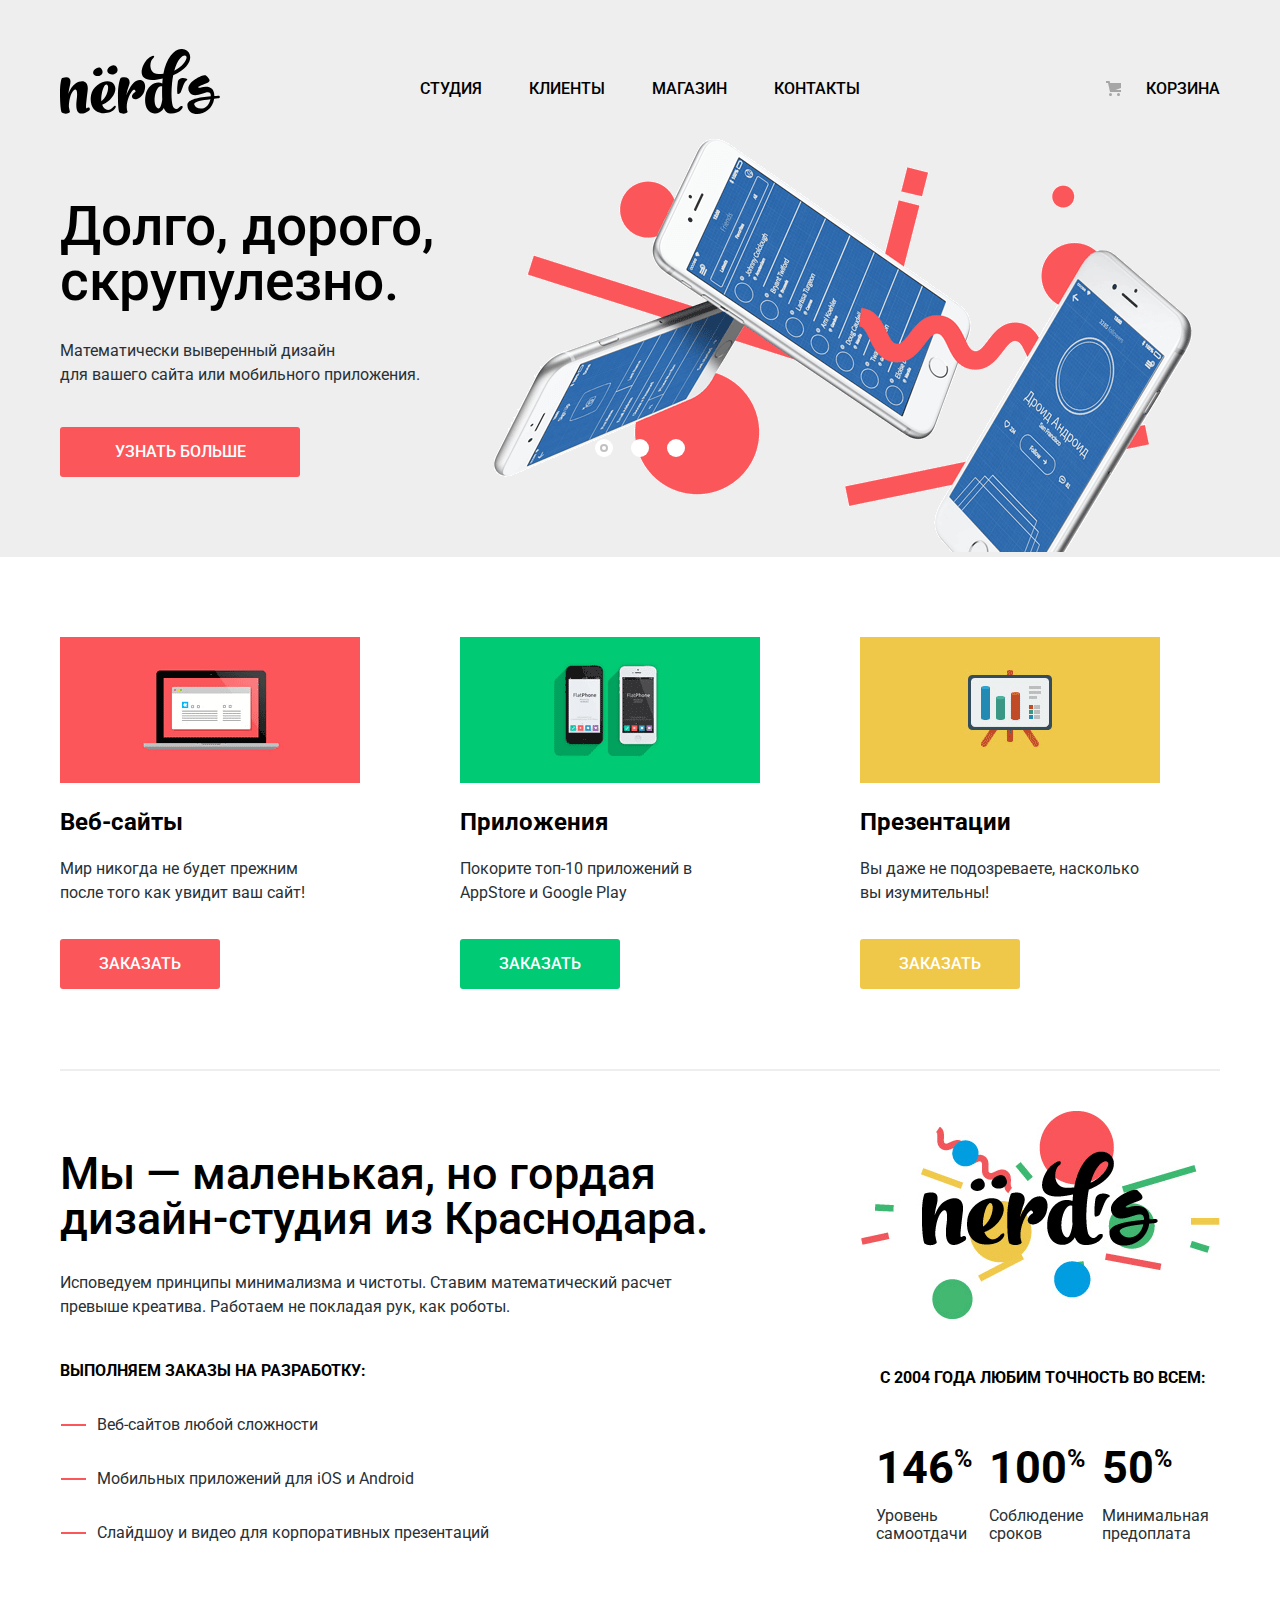
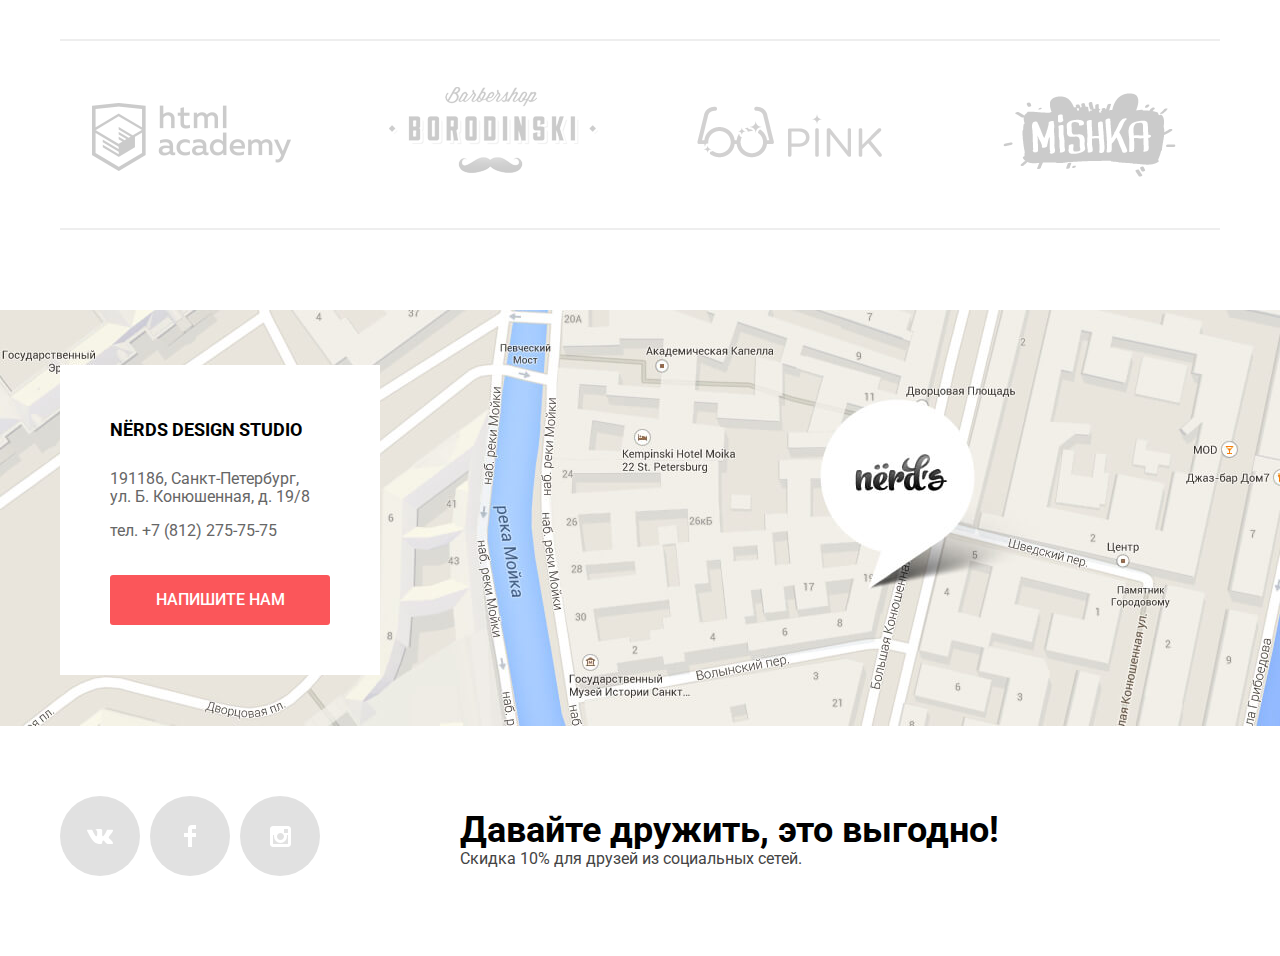
==== commit 350d49aa: "Почти завершена стилизация, добавлен скрипт" ====
--- a/index.html
+++ b/index.html
@@ -26,22 +26,30 @@
 
       <section class="features container">
         <h2 class="visually-hidden">Преимущества</h2>
+        <input class="visually-hidden option-1" type="radio" id="slide-1" name="toggle" checked>
+        <input class="visually-hidden option-2" type="radio" id="slide-2" name="toggle">
+        <input class="visually-hidden option-3" type="radio" id="slide-3" name="toggle">
+        <div class="slider-controls">
+          <label class="slider-control slider-control-1" for="slide-1">Первый слайд</label>
+          <label class="slider-control slider-control-2" for="slide-2">Второй слайд</label>
+          <label class="slider-control slider-control-3" for="slide-3">Третий слайд</label>
+        </div>
         <ul class="feature-list">
-          <li class="feature feature-one">
+          <li class="feature">
             <h3 class="feature-title">Долго, дорого,<br>
               скрупулезно.</h3>
             <p class="feature-text">Математически выверенный дизайн<br>
               для вашего сайта или мобильного приложения.</p>
             <a href="studio.html" class="button feature-button">Узнать больше</a>
           </li>
-          <li class="feature feature-two">
+          <li class="feature">
             <h3 class="feature-title">Любим математику<br>
               как никто другой</h3>
             <p class="feature-text">Никакого креатива, только математические формулы<br>
               для расчета идеальных пропорций.</p>
             <a href="studio.html" class="button feature-button">Узнать больше</a>
           </li>
-          <li class="feature feature-three">
+          <li class="feature">
             <h3 class="feature-title">Только ночь,<br>
               только хардкор</h3>
             <p class="feature-text">Работать днем, как все? Мы против этого.<br>
@@ -56,17 +64,17 @@
       <section class="services">
         <h2 class="visually-hidden">Услуги</h2>
         <ul class="services-list">
-          <li class="services-item services-item-sites">
+          <li class="services-item">
             <h3 class="service-item-title">Веб-сайты</h3>
             <p class="service-item-text">Мир никогда не будет прежним после того как увидит ваш сайт!</p>
             <a class="button services-button services-button-sites" href="order-site.html">Заказать</a>
           </li>
-          <li class="services-item services-item-apps">
+          <li class="services-item">
             <h3 class="service-item-title">Приложения</h3>
             <p class="service-item-text">Покорите топ-10 приложений в AppStore и Google Play</p>
             <a class="button services-button services-button-apps" href="order-app.html">Заказать</a>
           </li>
-          <li class="services-item services-item-presentations">
+          <li class="services-item">
             <h3 class="service-item-title">Презентации</h3>
             <p class="service-item-text">Вы даже не подозреваете, насколько вы изумительны!</p>
             <a class="button services-button services-button-presentations" href="order-presentation.html">Заказать</a>
@@ -77,6 +85,7 @@
       <article class="studio">
         <h2 class="visually-hidden">Информация о нас</h2>
         <section class="studio-info">
+          <h3 class="visually-hidden">Дизайн-студия "Нёрдс"</h3>
           <p class="studio-info-lead">Мы — маленькая, но гордая дизайн-студия из Краснодара.</p>
           <p class="studio-info-text">Исповедуем принципы минимализма и чистоты. Ставим математический расчет
             превыше креатива. Работаем не покладая рук, как роботы.</p>
@@ -110,7 +119,7 @@
         <h2 class="visually-hidden">Наши партнеры</h2>
         <ul class="partners-list">
           <li class="partners-item">
-            <a class="partners-link" href="https://htmlacademy.ru">
+            <a class="partners-link" href="https://htmlacademy.ru/intensive/htmlcss">
               <img class="partners-logo" src="img/htmlacademy-logo.png" width="260" height="180" alt="htmlacademy">
             </a>
           </li>
@@ -135,21 +144,45 @@
     <footer class="main-footer">
       <section class="contact-info">
         <h2 class="visually-hidden">Контактная информация</h2>
-        <img class="map" src="img/map.jpg" width="1725" height="808" alt="Офис компании по адресу ул. Большая Конюшенная 19/8, Санкт-Петербург">
-        <section class="contacts">
-          <h3 class="contacts-title">Nёrds design studio</h3>
-          <p class="contacts-text">191186, Санкт-Петербург, ул. Б. Конюшенная, д. 19/8</p>
-          <p class="contacts-tel">тел. +7 (812) 275-75-75</p>
-          <a class="button contacts-button" href="contacts.html">Напишите нам</a>
-        </section>
+        <img class="map" src="img/map.jpg" width="1440" height="416" alt="Офис компании по адресу ул. Большая Конюшенная 19/8, Санкт-Петербург">
+        <iframe src="https://www.google.com/maps/embed?pb=!1m18!1m12!1m3!1d1998.603625300312!2d30.32085871613576!3d59.93871916905415!2m3!1f0!2f0!3f0!3m2!1i1024!2i768!4f13.1!3m3!1m2!1s0x4696310fca145cc1%3A0x42b32648d8238007!2z0JHQvtC70YzRiNCw0Y8g0JrQvtC90Y7RiNC10L3QvdCw0Y8g0YPQuy4sIDE5LzgsINCh0LDQvdC60YIt0J_QtdGC0LXRgNCx0YPRgNCzLCAxOTExODY!5e0!3m2!1sru!2sru!4v1551039932012" width="1440" height="416" style="border:0" allowfullscreen></iframe>
+        <div class="container">
+          <div class="contacts">
+            <h3 class="contacts-title">Nёrds design studio</h3>
+            <p class="contacts-text">191186, Санкт-Петербург, ул. Б. Конюшенная, д. 19/8</p>
+            <p class="contacts-tel">тел. +7 (812) 275-75-75</p>
+            <a class="button contacts-button" href="contacts.html">Напишите нам</a>
+          </div>
+        </div>
       </section>
 
       <section class="social container">
         <h2 class="visually-hidden">Контакты в социальных сетях</h2>
         <ul class="social-buttons">
-          <li class="social-buttons-item"><a class="social-buttons-link social-buttons-vk" href="https://vk.com/nerds">Вконтакте</a></li>
-          <li class="social-buttons-item"><a class="social-buttons-link social-buttons-fb" href="https://facebook.com/nerds">Фейсбук</a></li>
-          <li class="social-buttons-item"><a class="social-buttons-link social-buttons-instagram" href="https://instagram.com/nerds">Инстаграм</a></li>
+          <li class="social-button">
+            <a class="social-link social-vk" href="https://vk.com/nerds">
+              <span class="visually-hidden">Вконтакте</span>
+              <svg xmlns="http://www.w3.org/2000/svg" width="26" height="15" viewBox="0 0 26 15">
+                <path fill="#FFF" d="M16.138 11.51c.956-.309 2.18 2.04 3.483 2.939.978.681 1.727.534 1.727.534l3.473-.05s1.815-.112.957-1.554c-.071-.12-.503-1.069-2.585-3.022-2.177-2.043-1.882-1.712.739-5.244 1.597-2.153 2.236-3.468 2.036-4.028-.192-.539-1.365-.399-1.365-.399L20.69.713c-.381.001-.704.119-.851.515-.003.004-.621 1.666-1.445 3.079-1.741 2.989-2.436 3.148-2.724 2.961-.661-.433-.494-1.737-.494-2.664 0-2.897.432-4.105-.846-4.417-.427-.104-.739-.172-1.828-.182-1.392-.021-2.574 0-3.244.329-.445.223-.786.712-.579.74.26.035.843.16 1.155.586.401.552.389 1.789.389 1.789s.229 3.411-.54 3.834c-.528.29-1.25-.302-2.803-3.016-.793-1.388-1.392-2.922-1.392-2.922s-.116-.285-.326-.441c-.25-.185-.6-.244-.6-.244L.848.684S.29.7.085.946c-.182.218-.015.668-.015.668s2.909 6.881 6.203 10.347c3.02 3.182 6.452 2.971 6.452 2.971h1.555s.469-.054.709-.312c.224-.24.214-.691.214-.691s-.031-2.109.935-2.419z"/>
+              </svg>
+            </a>
+          </li>
+          <li class="social-button">
+            <a class="social-link social-fb" href="https://facebook.com/nerds">
+              <span class="visually-hidden">Фейсбук</span>
+              <svg xmlns="http://www.w3.org/2000/svg" width="12" height="22" viewBox="0 0 12 22">
+                <path fill="#FFF" d="M12 4V0H8a4 4 0 0 0-4 4v4H0v4h4v10h4V12h4V8H8V4h4z"/>
+              </svg>
+            </a>
+          </li>
+          <li class="social-button">
+            <a class="social-link social-instagram" href="https://instagram.com/nerds">
+              <span class="visually-hidden">Инстаграм</span>
+              <svg xmlns="http://www.w3.org/2000/svg" width="21" height="21" viewBox="0 0 21 21">
+                <path fill="#FFF" d="M18 0H3C1.35 0 0 1.35 0 3v15c0 1.65 1.35 3 3 3h15c1.65 0 3-1.35 3-3V3c0-1.65-1.35-3-3-3zm-7.5 7c1.93 0 3.5 1.57 3.5 3.5S12.43 14 10.5 14 7 12.43 7 10.5 8.57 7 10.5 7zM18 18H3V9h1.181A6.504 6.504 0 0 0 4 10.5a6.5 6.5 0 1 0 13 0 6.45 6.45 0 0 0-.181-1.5H18v9zm0-11h-4V3h4v4z"/>
+              </svg>
+            </a>
+          </li>
         </ul>
         <p class="social-promo"><span class="social-promo-slogan">Давайте дружить, это выгодно!</span>
           Скидка 10% для друзей из социальных сетей.</p>
@@ -162,7 +195,7 @@
       <form class="feedback-form" action="https://echo.htmlacademy.ru" method="post">
         <p class="feedback-item">
           <label class="feedback-label" for="name-field">Ваше имя:</label>
-          <input class="feedback-input" type="text" name="name" id="name-field" placeholder="Имя Фамилия">
+          <input class="feedback-input" type="text" name="username" id="name-field" placeholder="Имя Фамилия">
         </p>
         <p class="feedback-item">
           <label class="feedback-label" for="email-field">Ваш e-mail:</label>
@@ -174,7 +207,8 @@
         </p>
         <button class="button feedback-button" type="submit">Отправить</button>
       </form>
-      <button class="button modal-close" type="button">Закрыть</button>
+      <button class="modal-close" type="button"><span class="visually-hidden">Закрыть</span></button>
     </section>
+    <script src="js/modal.js"></script>
   </body>
 </html>
--- a/css/style.css
+++ b/css/style.css
@@ -54,10 +54,10 @@
 .main-navigation {
   display: flex;
 
-  padding-top: 45px;
-}
-
-.main-header-logo {
+  padding-top: 49px;
+}
+
+.main-navigation-link {
   margin-right: 200px;
 }
 
@@ -77,8 +77,10 @@
 .cart {
   display: block;
 
-  padding-top: 30px;
-  padding-bottom: 10px;
+  margin-top: 19px;
+  margin-bottom: 4px;
+  padding-top: 6px;
+  padding-bottom: 6px;
 
   font-weight: 500;
   line-height: 30px;
@@ -87,8 +89,25 @@
 }
 
 .cart {
+  position: relative;
+  max-width: 160px;
   margin-left: auto;
   padding-left: 40px;
+}
+
+.cart::before {
+  content: "";
+
+  position: absolute;
+  top: 13px;
+  left: 0;
+
+  width: 15px;
+  height: 15px;
+
+  background-image: url("../img/cart-icon.svg");
+  background-repeat: no-repeat;
+  background-position: 0 0;
 }
 
 .site-navigation-link:hover,
@@ -105,6 +124,10 @@
   opacity: 0.3;
 }
 
+.site-navigation-item .site-navigation-current {
+  box-shadow: inset 0 -2px #fb565a;
+}
+
 .main-navigation-link:hover,
 .main-navigation-link:focus {
   opacity: 0.8;
@@ -115,8 +138,9 @@
 }
 
 .page-title {
+  margin-top: 72px;
+  padding-bottom: 102px;
   margin-bottom: 55px;
-  padding-bottom: 100px;
 
   font-weight: 500;
   font-size: 55px;
@@ -127,7 +151,7 @@
 }
 
 .features {
-  padding-top: 65px;
+  position: relative;
   margin-bottom: 80px;
 }
 
@@ -139,6 +163,9 @@
 }
 
 .feature {
+  display: none;
+  padding-top: 78px;
+  padding-bottom: 80px;
   background-color: #eeeeee;
 }
 
@@ -157,8 +184,26 @@
   color: #283136;
 }
 
+.feature:nth-child(1) {
+  background-image: url("../img/slide1.png");
+  background-repeat: no-repeat;
+  background-position: 400px 0;
+}
+
+.feature:nth-child(2) {
+  background-image: url("../img/slide2.png");
+  background-repeat: no-repeat;
+  background-position: 400px 0;
+}
+
+.feature:nth-child(3) {
+  background-image: url("../img/slide3.png");
+  background-repeat: no-repeat;
+  background-position: 400px 0;
+}
+
 .button {
-  display: inline-block;
+  display: block;
   padding: 16px 0;
   min-width: 50px;
 
@@ -170,11 +215,16 @@
 
   border: none;
   border-radius: 3px;
+
+  cursor: pointer;
+}
+
+.button:active {
+  box-shadow: 0 3px rgba(0, 0, 0, 0.1) inset;
 }
 
 .feature-button {
   width: 240px;
-  margin-bottom: 80px;
 
   background-color: #fb565a;
 }
@@ -190,6 +240,56 @@
   background-color: rgba(215, 55, 59, 1);
 }
 
+.slider-controls {
+  position: absolute;
+  left: 50%;
+  bottom: 100px;
+
+  display: flex;
+  justify-content: space-between;
+  width: 90px;
+  min-height: 18px;
+
+  font-size: 0;
+
+  transform: translateX(-50%);
+}
+
+.slider-control {
+  position: relative;
+
+  width: 18px;
+  height: 18px;
+
+  background: white;
+  border-radius: 50%;
+
+  cursor: pointer;
+}
+
+.option-1:checked ~ .slider-controls .slider-control-1::after,
+.option-2:checked ~ .slider-controls .slider-control-2::after,
+.option-3:checked ~ .slider-controls .slider-control-3::after {
+  content:"";
+
+  position: absolute;
+  top: 5px;
+  left: 5px;
+
+  width: 4px;
+  height: 4px;
+
+  background: inherit;
+  border: 2px solid #c1c1c1;
+  border-radius: 50%;
+}
+
+.option-1:checked ~ .feature-list .feature:nth-child(1),
+.option-2:checked ~ .feature-list .feature:nth-child(2),
+.option-3:checked ~ .feature-list .feature:nth-child(3) {
+  display: block;
+}
+
 .services {
   padding-bottom: 80px;
   border-bottom: 2px solid #eeeeee;
@@ -206,8 +306,51 @@
 }
 
 .services-item {
+  position: relative;
   width: 280px;
   padding-right: 80px;
+}
+
+.services-item:nth-child(1)::before {
+  content: "";
+  position: absolute;
+  top: 0;
+  left: 0;
+
+  width: 300px;
+  height: 146px;
+
+  background-image: url(../img/service-1.png);
+  background-repeat: no-repeat;
+  background-position: 0 0;
+}
+
+.services-item:nth-child(2)::before {
+  content: "";
+  position: absolute;
+  top: 0;
+  left: 0;
+
+  width: 300px;
+  height: 146px;
+
+  background-image: url(../img/service-2.png);
+  background-repeat: no-repeat;
+  background-position: 0 0;
+}
+
+.services-item:nth-child(3)::before {
+  content: "";
+  position: absolute;
+  top: 0;
+  left: 0;
+
+  width: 300px;
+  height: 146px;
+
+  background-image: url(../img/service-3.png);
+  background-repeat: no-repeat;
+  background-position: 0 0;
 }
 
 .service-item-title {
@@ -324,8 +467,22 @@
 }
 
 .studio-info-services-item {
+  position: relative;
   padding-left: 37px;
   padding-top: 30px;
+}
+
+.studio-info-services-item::before {
+  content: "";
+
+  position: absolute;
+  top: 41px;
+  left: 1px;
+
+  width: 25px;
+  height: 2px;
+
+  background-color: #fb565a;
 }
 
 .promo {
@@ -395,22 +552,10 @@
   margin-bottom: 60px;
 }
 
-.filters {
-  width: 260px;
-}
-
-.catalog {
-  width: 760px;
-}
-
 .sorting {
   display: flex;
   justify-content: space-between;
-  margin-bottom: 60px;
-}
-
-.sorting-item {
-  display: inline-block;
+  margin-bottom: 58px;
 }
 
 .sorting-text {
@@ -422,25 +567,96 @@
 }
 
 .sorting-list {
+  display: flex;
+  flex-wrap: wrap;
+  width: 360px;
   margin: 0;
   padding: 0;
+
   list-style: none;
 }
 
 .sorting-link {
+  display: block;
   font-size: 14px;
   line-height: 18px;
   color: rgba(0, 0, 0, 0.3);
   text-transform: uppercase;
 }
 
+.sorting-item:nth-child(1),
+.sorting-item:nth-child(2) {
+  margin-right: 27px;
+}
+
+.sorting-item:nth-child(3) {
+  margin-right: auto;
+}
+
+.sorting-item:nth-child(5) {
+  margin-left: 18px;
+}
+
+.sorting-item:nth-child(4) .sorting-link,
+.sorting-item:nth-child(5) .sorting-link {
+  position: relative;
+  width: 11px;
+  height: 18px;
+}
+
+.sorting-item:nth-child(4) .sorting-link::before {
+  content: "";
+
+  position: absolute;
+  top: 4px;
+
+  width: 11px;
+  height: 10px;
+
+  background-image: url(../img/arrow-down.svg);
+  background-repeat: no-repeat;
+  background-position: 0 0;
+
+  opacity: 0.1;
+}
+
+.sorting-item:nth-child(5) .sorting-link::before {
+  content: "";
+
+  position: absolute;
+  top: 4px;
+
+  width: 11px;
+  height: 10px;
+
+  background-image: url(../img/arrow-up.svg);
+  background-repeat: no-repeat;
+  background-position: 0 0;
+  opacity: 0.1;
+}
+
 .sorting-link:hover,
 .sorting-link:focus {
   color: rgba(0, 0, 0, 0.6);
 }
 
-.sorting-link:active {
+.sorting-link:active,
+.sorting-link.active {
   color: rgba(0, 0, 0, 1);
+}
+
+.sorting-item .sorting-link:hover::before,
+.sorting-item .sorting-link:focus::before {
+  opacity: 0.4;
+}
+
+.sorting-item .sorting-link:active::before,
+.sorting-item .sorting-link.active::before {
+  opacity: 1;
+}
+
+.catalog {
+  width: 760px;
 }
 
 .catalog-list {
@@ -459,12 +675,44 @@
   margin-bottom: 35px;
 }
 
+.catalog-item {
+  position: relative;
+  padding-top: 40px;
+}
+
+.catalog-item::before {
+  content: "";
+
+  position: absolute;
+  top: 0;
+  left: 0;
+
+  width: 360px;
+  height: 40px;
+
+  background-image: url(../img/browser.svg);
+  background-position: 0 0;
+  background-repeat: no-repeat;
+
+  opacity: 0.12;
+}
+
 .catalog-item-info {
+  position: absolute;
+  bottom: 0;
+  left: 0;
+
+  display: none;
+  width: 100%;
+
   background-color: #eeeeee;
 }
 
 .catalog-item-title {
-  margin: 0;
+  display: block;
+  margin-top: 32px;
+
+  text-align: center;
 }
 
 .catalog-item-link {
@@ -476,11 +724,26 @@
 }
 
 .catalog-item-text {
+  display: block;
+  width: 190px;
+  max-height: 381px;
+  overflow-y: auto;
+  margin: 19px auto 28px;
+
   line-height: 18px;
   color: #666666;
+  text-align: center;
+}
+
+.catalog-list-item:nth-child(2) .catalog-item-text,
+.catalog-list-item:nth-child(5) .catalog-item-text,
+.catalog-list-item:nth-child(6) .catalog-item-text {
+  width: 230px;
 }
 
 .price-button {
+  width: 200px;
+  margin: 0 auto 43px;
   background-color: #fb565a;
 }
 
@@ -493,11 +756,111 @@
   background-color: #d7373b;
 }
 
+.catalog-item:hover::before {
+  opacity: 1;
+}
+
+.catalog-item:hover {
+  box-shadow: 0 6px 15px 0 rgba(0, 0, 0, 0.25);
+}
+
+.catalog-item:hover .catalog-item-info {
+  display: block;
+}
+
+.filters {
+  width: 260px;
+}
+
+.range-filter {
+  margin-top: 30px;
+  margin-bottom: 42px;
+}
+
+.range-controls {
+  position: relative;
+
+  width: 220px;
+  height: 41px;
+  padding: 39px 20px 0 20px;
+
+  background-color: #eeeeee;
+  border-radius: 3px;
+}
+
+.scale {
+  height: 2px;
+
+  background-color: #d7dcde;
+}
+
+.bar {
+  width: 70%;
+  height: 2px;
+
+  background-color: #00ca74;
+}
+
+.toggle {
+  position: absolute;
+  top: 30px;
+
+  width: 4px;
+  height: 4px;
+
+  background-color: #ababab;
+  border: 8px solid white;
+  border-radius: 50%;
+  box-shadow: 0 2px 1px 0 #cfcfcf;
+
+  cursor: pointer;
+}
+
+.min-toggle {
+  left: 18px;
+}
+
+.max-toggle {
+  left: 160px;
+}
+
+.price-controls {
+  display: flex;
+  justify-content: space-between;
+}
+
+.filter-item {
+  line-height: 22px;
+  color: #283136;
+  text-transform: uppercase;
+}
+
+.filter-item input {
+  width: 64px;
+  padding: 8px;
+
+  font: inherit;
+  color: #283136;
+  text-align: center;
+  background-color: #eeeeee;
+  border: none;
+  border-radius: 3px;
+}
+
+.filter-item label {
+  margin-right: 10px;
+}
+
 .filter-fieldset {
+  margin: 0;
+  padding: 0;
+
   border: none;
 }
 
 .filter-legend {
+  margin-bottom: 17px;
+
   font-weight: 700;
   font-size: 18px;
   line-height: 30px;
@@ -505,28 +868,119 @@
 }
 
 .filter-option-list {
+  margin: 0;
+  padding: 0;
   list-style: none;
 }
 
-.filter-item {
-  line-height: 22px;
-  color: #283136;
-  text-transform: uppercase;
-}
-
-.filter-item input {
-  background-color: #eeeeee;
-  border: none;
-  border-radius: 2px;
+.filter-option {
+  margin-bottom: 17px;
+
+}
+
+.filter-option:last-child {
+  margin-bottom: 40px;
 }
 
 .filter-option label {
+  position: relative;
+
+  padding-left: 35px;
+
   line-height: 20px;
   color: #283136;
+
+  cursor: pointer;
 }
 
 .filter-option .filter-input:disabled + label {
   opacity: 0.3;
+}
+
+.radio-label::before {
+  content: "";
+
+  position: absolute;
+  top: -3px;
+  left: 1px;
+  width: 17px;
+  height: 17px;
+
+  background-color: inherit;
+  border: 4px solid #4d4d4d;
+  border-radius: 50%;
+  opacity: 0.4;
+}
+
+.filter-input-radio:checked + .radio-label::after {
+  content: "";
+
+  position: absolute;
+  top: 5px;
+  left: 9px;
+
+  width: 9px;
+  height: 9px;
+
+  background-color: #4d4d4d;
+  border-radius: 50%;
+  opacity: 0.4;
+}
+
+.filter-input-radio:hover + .radio-label::before,
+.filter-input-radio:focus + .radio-label::before,
+.filter-input-radio:checked:hover + .radio-label::after,
+.filter-input-radio:checked:focus + .radio-label::after {
+  opacity: 1;
+}
+
+
+.checkbox-label::before {
+  content: "";
+
+  position: absolute;
+  left: 1px;
+  top: -1px;
+
+  width: 23px;
+  height: 23px;
+
+  background-image: url(../img/checkbox-off.svg);
+
+  opacity: 0.4;
+}
+
+.filter-input-checkbox:checked + .checkbox-label::before {
+  content: "";
+
+  position: absolute;
+  left: 1px;
+  top: -1px;
+
+  width: 27px;
+  height: 23px;
+
+  background-image: url(../img/checkbox-on.svg);
+
+  opacity: 0.4;
+}
+
+.filter-input-checkbox:hover + .checkbox-label::before,
+.filter-input-checkbox:focus + .checkbox-label::before,
+.filter-input-checkbox:checked:hover + .checkbox-label::before,
+.filter-input-checkbox:checked:focus + .checkbox-label::before {
+  opacity: 1;
+}
+
+.filter-input:disabled + .filter-label::before,
+.filter-input:checked:disabled + .filter-label::before,
+.filter-input:checked:disabled + .filter-label::after {
+  opacity: 0.1;
+}
+
+.filter-input:disabled + .filter-label,
+.filter-input:checked:disabled + .filter-label {
+  cursor: default;
 }
 
 .filter-form button {
@@ -564,7 +1018,6 @@
 }
 
 .pagination-link {
-  height: 50px;
   box-sizing: border-box;
 
   color: inherit;
@@ -577,6 +1030,7 @@
 }
 
 .pagination-link.active {
+  padding: 13px 0;
   background-color: #ffffff;
   border: 3px solid #dbdbdb;
 }
@@ -595,12 +1049,30 @@
 /* Конец каталога */
 
 .contact-info {
-  margin-bottom: 70px;
+  position: relative;
+}
+
+.map {
+  display: block;
+  min-width: 1440px;
+  margin: 0 auto 70px;
+}
+
+iframe {
+  position: absolute;
+  top: 0;
+
+  width: 100%;
 }
 
 .contacts {
-  width: 210px;
+  position: absolute;
+  top: 55px;
+
+  width: 220px;
   padding: 50px;
+
+  background-color: #ffffff;
 }
 
 .contacts-title {
@@ -614,16 +1086,14 @@
 
 .contacts-text,
 .contacts-tel {
+  width: 205px;
   line-height: 18px;
   color: #666666;
 }
 
-.contacts-tel {
-  margin-bottom: 35px;
-}
-
 .contacts-button {
   width: 220px;
+  margin-top: 35px;
   background-color: #fb565a;
 }
 
@@ -640,14 +1110,41 @@
 
 .social {
   display: flex;
+  padding-bottom: 70px;
 }
 
 .social-buttons {
+  display: flex;
+  justify-content: space-between;
   width: 260px;
   margin: 0;
   margin-right: 140px;
   padding: 0;
   list-style: none;
+}
+
+.social-link {
+  display: flex;
+  align-items: center;
+  justify-content: center;
+  width: 80px;
+  height: 80px;
+  background-color: #e1e1e1;
+  border-radius: 50%;
+}
+
+.social-link:hover,
+.social-link:focus {
+  background-color: #e74246;
+}
+
+.social-link:active {
+  background-color: #d7373b;
+  box-shadow: 0 3px rgba(0, 0, 0, 0.1) inset;
+}
+
+.social-link:active svg {
+  opacity: 0.3;
 }
 
 .social-promo {
@@ -664,9 +1161,18 @@
 }
 
 .modal {
+  position: fixed;
+  top: 50%;
+  left: 50%;
+
+  display: none;
   width: 760px;
+  margin-left: -480px;
+  margin-top: -295px;
   padding: 65px 100px 85px 100px;
 
+  background: inherit;
+  box-shadow: 0 20px 40px rgba(0, 0, 0, 0.75);
 }
 
 .modal-text {
@@ -675,6 +1181,52 @@
   font-weight: 500;
   font-size: 45px;
   line-height: 45px;
+}
+
+.modal-close {
+  position: absolute;
+  top: 78px;
+  right: 90px;
+
+  width: 22px;
+  height: 22px;
+
+  background: none;
+  border: none;
+  cursor: pointer;
+  opacity: 0.3;
+}
+
+.modal-close::before,
+.modal-close::after {
+  content: "";
+
+  position: absolute;
+  top: 9px;
+  left: -1px;
+
+  width: 25px;
+  height: 4px;
+
+  background-color: #fb565a;
+  border-radius: 2px;
+}
+
+.modal-close::before {
+  transform: rotate(45deg);
+}
+
+.modal-close::after {
+  transform: rotate(-45deg);
+}
+
+.modal-close:hover,
+.modal-close:focus {
+  opacity: 1;
+}
+
+.modal-close:active {
+  opacity: 0.1;
 }
 
 .feedback-form {
@@ -716,6 +1268,15 @@
   border-radius: 2px;
 }
 
+.feedback-input::placeholder {
+  color: #444444;
+  opacity: 0.5;
+}
+
+.feedback-input:focus::placeholder {
+  opacity: 1;
+}
+
 .feedback-form input[type="text"]:hover,
 .feedback-form input[type="email"]:hover,
 .feedback-form textarea:hover {
@@ -756,3 +1317,26 @@
   background-color: rgba(215, 55, 59, 1);
 }
 
+@keyframes bounce {
+  0% {transform: translateY(-2000px);}
+  70% {transform: translateY(30px);}
+  90% {transform: translateY(-10px);}
+  100% {transform: translateY(0);}
+}
+
+.modal-show {
+  display: block;
+  animation-name: bounce;
+  animation-duration: 0.6s;
+}
+
+@keyframes shake {
+  0%, 100% {transform: translateX(0);}
+  10%, 30%, 50%, 70%, 90% {transform: translateX(-10px);}
+  20%, 40%, 60%, 80% {transform: translateX(10px);}
+}
+
+.modal-error {
+  animation-name: shake;
+  animation-duration: 0.6s;
+}
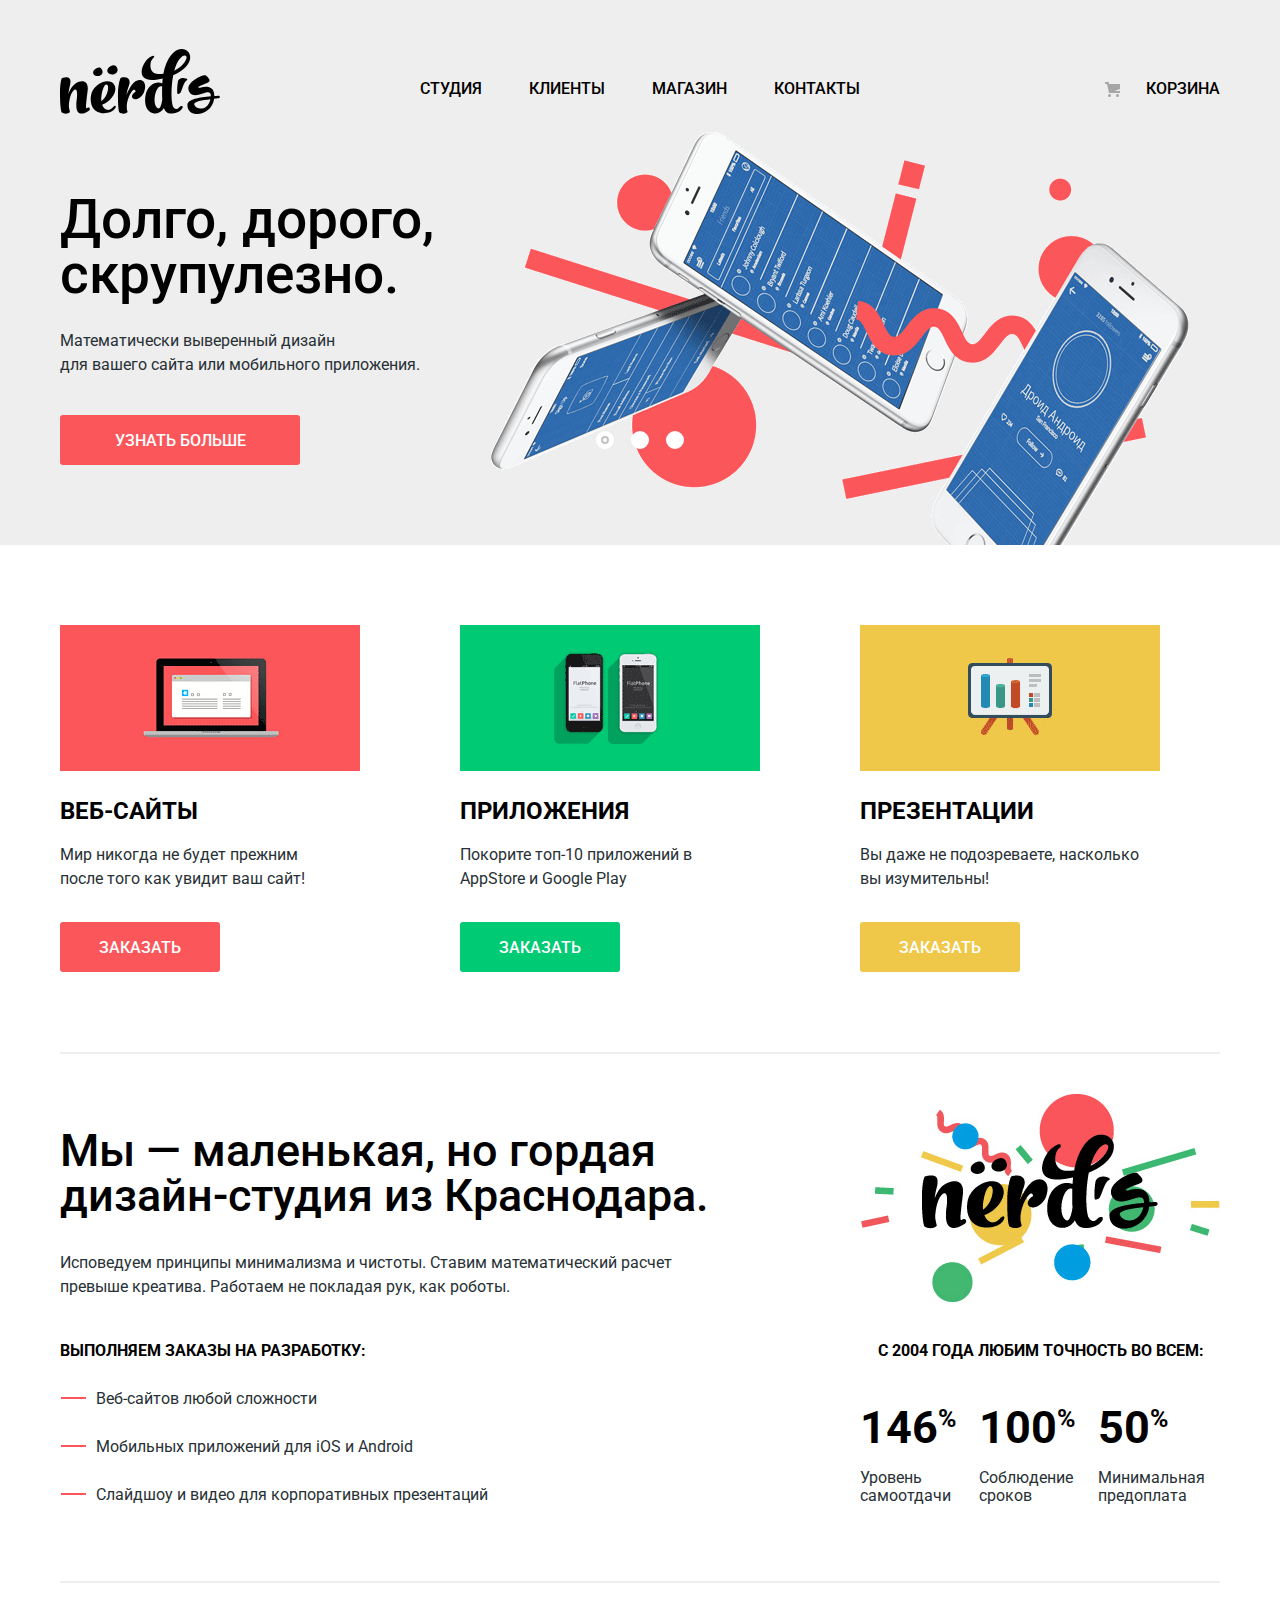
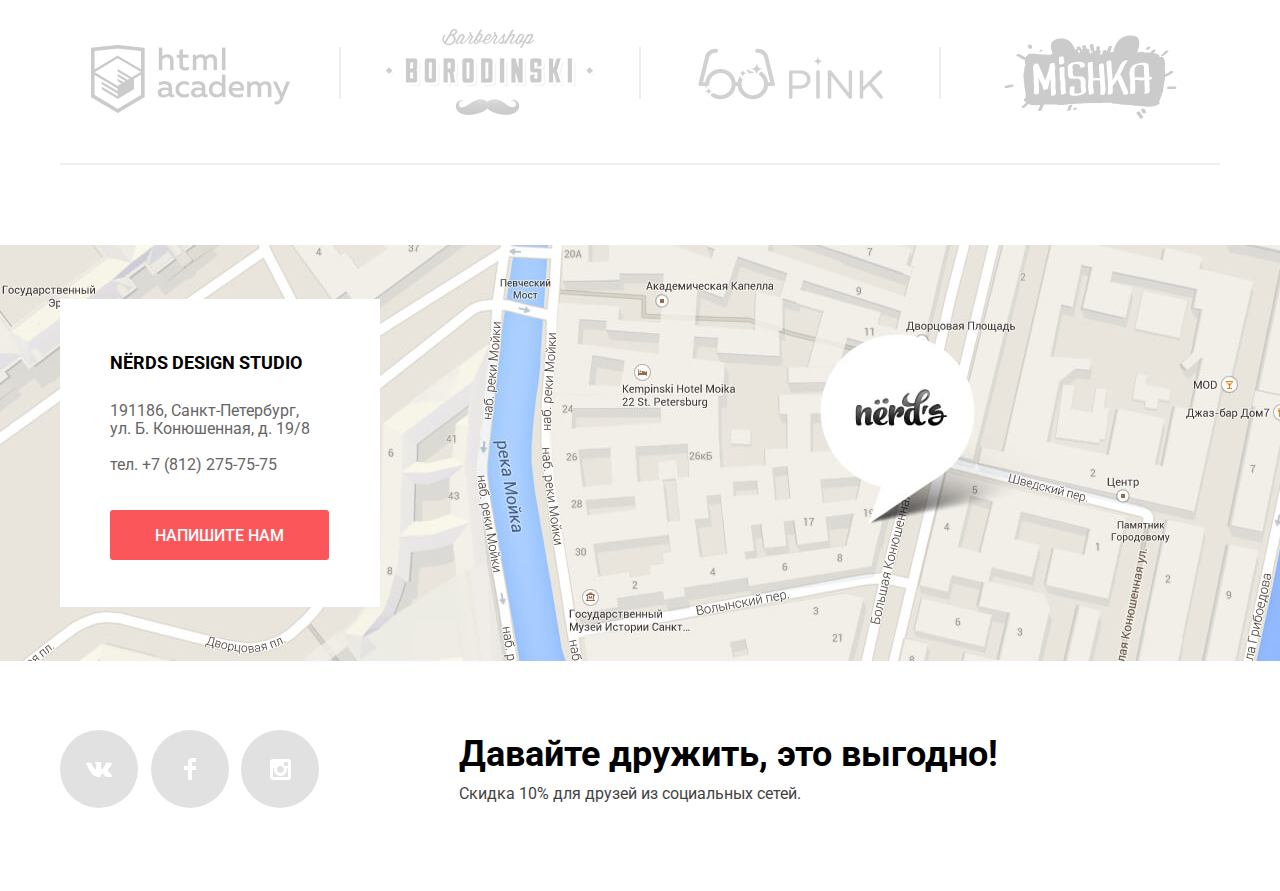
==== commit a3fe97d4: "Почти готово" ====
--- a/index.html
+++ b/index.html
@@ -30,9 +30,9 @@
         <input class="visually-hidden option-2" type="radio" id="slide-2" name="toggle">
         <input class="visually-hidden option-3" type="radio" id="slide-3" name="toggle">
         <div class="slider-controls">
-          <label class="slider-control slider-control-1" for="slide-1">Первый слайд</label>
-          <label class="slider-control slider-control-2" for="slide-2">Второй слайд</label>
-          <label class="slider-control slider-control-3" for="slide-3">Третий слайд</label>
+          <label class="slider-control slider-control-1" for="slide-1"><span class="visually-hidden">Первый слайд</span></label>
+          <label class="slider-control slider-control-2" for="slide-2"><span class="visually-hidden">Второй слайд</span></label>
+          <label class="slider-control slider-control-3" for="slide-3"><span class="visually-hidden">Третий слайд</span></label>
         </div>
         <ul class="feature-list">
           <li class="feature">
@@ -120,7 +120,7 @@
         <ul class="partners-list">
           <li class="partners-item">
             <a class="partners-link" href="https://htmlacademy.ru/intensive/htmlcss">
-              <img class="partners-logo" src="img/htmlacademy-logo.png" width="260" height="180" alt="htmlacademy">
+              <img class="partners-logo" src="img/htmlacademy-logo.png" width="260" height="180" alt="HTML академия">
             </a>
           </li>
           <li class="partners-item">
@@ -184,8 +184,10 @@
             </a>
           </li>
         </ul>
-        <p class="social-promo"><span class="social-promo-slogan">Давайте дружить, это выгодно!</span>
-          Скидка 10% для друзей из социальных сетей.</p>
+        <div class="social-text">
+          <p class="social-promo-slogan">Давайте дружить, это выгодно!</p>
+          <p class="social-promo">Скидка 10% для друзей из социальных сетей.</p>
+        </div>
       </section>
     </footer>
 
--- a/css/style.css
+++ b/css/style.css
@@ -34,8 +34,10 @@
   white-space: nowrap;
 
   border: 0;
+
   clip: rect(0, 0, 0, 0);
-  clip-path: inset(100%);
+  -webkit-clip-path: inset(100%);
+          clip-path: inset(100%);
 }
 
 .main-header {
@@ -45,15 +47,17 @@
 }
 
 .container {
+  -webkit-box-sizing: border-box;
+          box-sizing: border-box;
   width: 1200px;
   margin: 0 auto;
   padding: 0 20px;
-  box-sizing: border-box;
 }
 
 .main-navigation {
+  display: -webkit-box;
+  display: -ms-flexbox;
   display: flex;
-
   padding-top: 49px;
 }
 
@@ -62,10 +66,14 @@
 }
 
 .site-navigation {
+  display: -webkit-box;
+  display: -ms-flexbox;
   display: flex;
-  justify-content: space-between;
-  flex-wrap: wrap;
-
+  -ms-flex-wrap: wrap;
+      flex-wrap: wrap;
+  -webkit-box-pack: justify;
+      -ms-flex-pack: justify;
+          justify-content: space-between;
   width: 440px;
   margin: 0;
   padding: 0;
@@ -76,7 +84,6 @@
 .site-navigation-link,
 .cart {
   display: block;
-
   margin-top: 19px;
   margin-bottom: 4px;
   padding-top: 6px;
@@ -90,16 +97,16 @@
 
 .cart {
   position: relative;
+
   max-width: 160px;
   margin-left: auto;
-  padding-left: 40px;
+  padding-left: 41px;
 }
 
 .cart::before {
   content: "";
-
-  position: absolute;
-  top: 13px;
+  position: absolute;
+  top: 14px;
   left: 0;
 
   width: 15px;
@@ -125,7 +132,8 @@
 }
 
 .site-navigation-item .site-navigation-current {
-  box-shadow: inset 0 -2px #fb565a;
+  -webkit-box-shadow: inset 0 -2px #fb565a;
+          box-shadow: inset 0 -2px #fb565a;
 }
 
 .main-navigation-link:hover,
@@ -138,9 +146,9 @@
 }
 
 .page-title {
-  margin-top: 72px;
-  padding-bottom: 102px;
+  margin-top: 71px;
   margin-bottom: 55px;
+  padding-bottom: 108px;
 
   font-weight: 500;
   font-size: 55px;
@@ -152,6 +160,7 @@
 
 .features {
   position: relative;
+
   margin-bottom: 80px;
 }
 
@@ -164,14 +173,15 @@
 
 .feature {
   display: none;
-  padding-top: 78px;
+  padding-top: 71px;
   padding-bottom: 80px;
+
   background-color: #eeeeee;
 }
 
 .feature-title {
   margin: 0;
-  margin-bottom: 30px;
+  margin-bottom: 27px;
 
   font-weight: 500;
   font-size: 55px;
@@ -179,7 +189,7 @@
 }
 
 .feature-text {
-  margin-bottom: 40px;
+  margin-bottom: 38px;
 
   color: #283136;
 }
@@ -187,7 +197,7 @@
 .feature:nth-child(1) {
   background-image: url("../img/slide1.png");
   background-repeat: no-repeat;
-  background-position: 400px 0;
+  background-position: 397px -7px;
 }
 
 .feature:nth-child(2) {
@@ -204,23 +214,23 @@
 
 .button {
   display: block;
-  padding: 16px 0;
+  padding: 17px 0 15px 0;
   min-width: 50px;
 
   font-weight: 500;
   line-height: 18px;
+  text-align: center;
   color: #ffffff;
-  text-align: center;
   text-transform: uppercase;
 
   border: none;
   border-radius: 3px;
-
   cursor: pointer;
 }
 
 .button:active {
-  box-shadow: 0 3px rgba(0, 0, 0, 0.1) inset;
+  -webkit-box-shadow: 0 3px rgba(0, 0, 0, 0.1) inset;
+          box-shadow: 0 3px rgba(0, 0, 0, 0.1) inset;
 }
 
 .feature-button {
@@ -243,16 +253,22 @@
 .slider-controls {
   position: absolute;
   left: 50%;
-  bottom: 100px;
+  bottom: 96px;
+
+  display: -webkit-box;
+
+  display: -ms-flexbox;
 
   display: flex;
-  justify-content: space-between;
-  width: 90px;
+  -webkit-box-pack: justify;
+      -ms-flex-pack: justify;
+          justify-content: space-between;
+  width: 88px;
   min-height: 18px;
 
-  font-size: 0;
-
-  transform: translateX(-50%);
+  -webkit-transform: translateX(-50%);
+
+          transform: translateX(-50%);
 }
 
 .slider-control {
@@ -263,7 +279,6 @@
 
   background: white;
   border-radius: 50%;
-
   cursor: pointer;
 }
 
@@ -271,7 +286,6 @@
 .option-2:checked ~ .slider-controls .slider-control-2::after,
 .option-3:checked ~ .slider-controls .slider-control-3::after {
   content:"";
-
   position: absolute;
   top: 5px;
   left: 5px;
@@ -292,13 +306,17 @@
 
 .services {
   padding-bottom: 80px;
+
   border-bottom: 2px solid #eeeeee;
 }
 
 .services-list {
+  display: -webkit-box;
+  display: -ms-flexbox;
   display: flex;
-  justify-content: space-between;
-
+  -webkit-box-pack: justify;
+      -ms-flex-pack: justify;
+          justify-content: space-between;
   margin: 0;
   padding: 0;
 
@@ -307,6 +325,7 @@
 
 .services-item {
   position: relative;
+
   width: 280px;
   padding-right: 80px;
 }
@@ -355,18 +374,20 @@
 
 .service-item-title {
   margin: 0;
-  margin-bottom: 20px;
-  padding-top: 170px;
+  margin-bottom: 17px;
+  padding-top: 171px;
 
   font-weight: 700;
   font-size: 24px;
   line-height: 30px;
+  text-transform: uppercase;
 }
 
 .service-item-text {
   margin: 0;
-  margin-bottom: 34px;
+  margin-bottom: 31px;
   padding: 0;
+
   line-height: 24px;
   color: #283136;
 }
@@ -421,21 +442,28 @@
 }
 
 .studio {
+  display: -webkit-box;
+  display: -ms-flexbox;
   display: flex;
-  justify-content: space-between;
-  padding-bottom: 80px;
+  -webkit-box-pack: justify;
+      -ms-flex-pack: justify;
+          justify-content: space-between;
+  padding-bottom: 58px;
+
   border-bottom: 2px solid #eeeeee;
 }
 
 .studio-info {
   width: 660px;
-  padding-top: 80px;
+  margin-right: auto;
+  padding-top: 74px;
 }
 
 .studio-info-lead {
   padding: 0;
   margin: 0;
-  margin-bottom: 30px;
+  margin-bottom: 33px;
+
   font-weight: 500;
   font-size: 45px;
   line-height: 45px;
@@ -463,20 +491,21 @@
 .studio-info-services-list {
   margin: 0;
   padding: 0;
+
   list-style: none;
 }
 
 .studio-info-services-item {
   position: relative;
-  padding-left: 37px;
-  padding-top: 30px;
+
+  padding-top: 24px;
+  padding-left: 36px;
 }
 
 .studio-info-services-item::before {
   content: "";
-
-  position: absolute;
-  top: 41px;
+  position: absolute;
+  top: 34px;
   left: 1px;
 
   width: 25px;
@@ -491,15 +520,22 @@
 }
 
 .promo-logo {
-  margin-bottom: 40px;
+  margin-bottom: 30px;
 }
 
 .promo-table {
-  border-spacing: 15px;
+  margin-left: -18px;
+
+  border-spacing: 17px;
+}
+
+.promo-table td {
+  padding-right: 5px;
 }
 
 .promo-table-title {
-  margin-bottom: 30px;
+  margin-bottom: 15px;
+  margin-left: 12px;
 }
 
 .promo-table-line-one {
@@ -523,12 +559,56 @@
 }
 
 .partners-list {
+  display: -webkit-box;
+  display: -ms-flexbox;
   display: flex;
-  justify-content: space-between;
   margin: 0;
   padding: 0;
+
   list-style: none;
   border-bottom: 2px solid #eeeeee;
+}
+
+.partners-item {
+  position: relative;
+
+  margin-right: 40px;
+  margin-bottom: -7px;
+}
+
+.partners-item:first-child {
+  margin-right: 38px;
+  margin-left: -1px;
+}
+
+.partners-item:nth-child(2) {
+  margin-right: 44px;
+}
+
+.partners-item:last-child {
+  margin-right: -1px;
+}
+
+.partners-item:nth-child(1)::after,
+.partners-item:nth-child(2)::after,
+.partners-item:nth-child(3)::after {
+  content: "";
+  position: absolute;
+  top: 64px;
+  right: -22px;
+
+  width: 2px;
+  height: 52px;
+
+  background-color: #eeeeee;
+}
+
+.partners-item:nth-child(2)::after {
+  right: -24px;
+}
+
+.partners-item:nth-child(3)::after {
+  right: -20px;
 }
 
 .partners-link {
@@ -547,19 +627,30 @@
 /* Каталог */
 
 .inner-main {
+  display: -webkit-box;
+  display: -ms-flexbox;
   display: flex;
-  justify-content: space-between;
+  -webkit-box-pack: justify;
+      -ms-flex-pack: justify;
+          justify-content: space-between;
   margin-bottom: 60px;
 }
 
 .sorting {
+  display: -webkit-box;
+  display: -ms-flexbox;
   display: flex;
-  justify-content: space-between;
-  margin-bottom: 58px;
+  -webkit-box-pack: justify;
+      -ms-flex-pack: justify;
+          justify-content: space-between;
+  margin-top: 3px;
+  margin-bottom: 55px;
 }
 
 .sorting-text {
   margin: 0;
+  margin-right: auto;
+
   font-weight: 700;
   font-size: 18px;
   line-height: 18px;
@@ -567,8 +658,11 @@
 }
 
 .sorting-list {
+  display: -webkit-box;
+  display: -ms-flexbox;
   display: flex;
-  flex-wrap: wrap;
+  -ms-flex-wrap: wrap;
+      flex-wrap: wrap;
   width: 360px;
   margin: 0;
   padding: 0;
@@ -578,6 +672,8 @@
 
 .sorting-link {
   display: block;
+  margin-top: 2px;
+
   font-size: 14px;
   line-height: 18px;
   color: rgba(0, 0, 0, 0.3);
@@ -586,7 +682,7 @@
 
 .sorting-item:nth-child(1),
 .sorting-item:nth-child(2) {
-  margin-right: 27px;
+  margin-right: 26px;
 }
 
 .sorting-item:nth-child(3) {
@@ -594,21 +690,22 @@
 }
 
 .sorting-item:nth-child(5) {
+  margin-right: 1px;
   margin-left: 18px;
 }
 
 .sorting-item:nth-child(4) .sorting-link,
 .sorting-item:nth-child(5) .sorting-link {
   position: relative;
+
   width: 11px;
   height: 18px;
 }
 
 .sorting-item:nth-child(4) .sorting-link::before {
   content: "";
-
-  position: absolute;
-  top: 4px;
+  position: absolute;
+  top: 3px;
 
   width: 11px;
   height: 10px;
@@ -616,15 +713,13 @@
   background-image: url(../img/arrow-down.svg);
   background-repeat: no-repeat;
   background-position: 0 0;
-
   opacity: 0.1;
 }
 
 .sorting-item:nth-child(5) .sorting-link::before {
   content: "";
-
-  position: absolute;
-  top: 4px;
+  position: absolute;
+  top: 3px;
 
   width: 11px;
   height: 10px;
@@ -660,29 +755,34 @@
 }
 
 .catalog-list {
+  display: -webkit-box;
+  display: -ms-flexbox;
   display: flex;
-  justify-content: space-between;
-  flex-wrap: wrap;
-
-  margin: 0;
-  margin-bottom: 25px;
+  -ms-flex-wrap: wrap;
+      flex-wrap: wrap;
+  -webkit-box-pack: justify;
+      -ms-flex-pack: justify;
+          justify-content: space-between;
+  margin: 0;
+  margin-bottom: 27px;
   padding: 0;
+
   list-style: none;
 }
 
 .catalog-list-item {
   width: 360px;
-  margin-bottom: 35px;
+  margin-bottom: 33px;
 }
 
 .catalog-item {
   position: relative;
+
   padding-top: 40px;
 }
 
 .catalog-item::before {
   content: "";
-
   position: absolute;
   top: 0;
   left: 0;
@@ -691,9 +791,8 @@
   height: 40px;
 
   background-image: url(../img/browser.svg);
+  background-repeat: no-repeat;
   background-position: 0 0;
-  background-repeat: no-repeat;
-
   opacity: 0.12;
 }
 
@@ -727,8 +826,8 @@
   display: block;
   width: 190px;
   max-height: 381px;
+  margin: 19px auto 28px;
   overflow-y: auto;
-  margin: 19px auto 28px;
 
   line-height: 18px;
   color: #666666;
@@ -741,9 +840,22 @@
   width: 230px;
 }
 
+.catalog-item-img {
+  position: relative;
+  z-index: -1;
+
+  display: block;
+}
+
+.catalog-image {
+  -webkit-box-shadow: 0 0 0 1px #e5e5e5 inset;
+          box-shadow: 0 0 0 1px #e5e5e5 inset;
+}
+
 .price-button {
   width: 200px;
   margin: 0 auto 43px;
+
   background-color: #fb565a;
 }
 
@@ -756,16 +868,30 @@
   background-color: #d7373b;
 }
 
-.catalog-item:hover::before {
+.catalog-item:hover::before,
+.catalog-item:focus::before {
   opacity: 1;
 }
 
-.catalog-item:hover {
-  box-shadow: 0 6px 15px 0 rgba(0, 0, 0, 0.25);
-}
-
-.catalog-item:hover .catalog-item-info {
+.catalog-item:hover,
+.catalog-item:focus {
+  -webkit-box-shadow: 0 6px 15px 0 rgba(0, 0, 0, 0.25);
+          box-shadow: 0 6px 15px 0 rgba(0, 0, 0, 0.25);
+}
+
+.catalog-item:hover .catalog-item-info,
+.catalog-item:focus .catalog-item-info {
   display: block;
+}
+
+.catalog-item:focus-within .catalog-item-info {
+  display: block;
+}
+
+.catalog-item:hover .catalog-image,
+.catalog-item:focus .catalog-image {
+  -webkit-box-shadow: none;
+          box-shadow: none;
 }
 
 .filters {
@@ -773,8 +899,8 @@
 }
 
 .range-filter {
-  margin-top: 30px;
-  margin-bottom: 42px;
+  margin-top: 48px;
+  margin-bottom: 38px;
 }
 
 .range-controls {
@@ -805,14 +931,14 @@
   position: absolute;
   top: 30px;
 
-  width: 4px;
-  height: 4px;
+  display: block;
+  padding: 2px;
 
   background-color: #ababab;
   border: 8px solid white;
   border-radius: 50%;
-  box-shadow: 0 2px 1px 0 #cfcfcf;
-
+  -webkit-box-shadow: 0 2px 1px 0 #cfcfcf;
+          box-shadow: 0 2px 1px 0 #cfcfcf;
   cursor: pointer;
 }
 
@@ -825,8 +951,13 @@
 }
 
 .price-controls {
+  display: -webkit-box;
+  display: -ms-flexbox;
   display: flex;
-  justify-content: space-between;
+  -webkit-box-pack: justify;
+      -ms-flex-pack: justify;
+          justify-content: space-between;
+  margin-top: -2px;
 }
 
 .filter-item {
@@ -840,15 +971,16 @@
   padding: 8px;
 
   font: inherit;
+  text-align: center;
   color: #283136;
-  text-align: center;
+
   background-color: #eeeeee;
   border: none;
   border-radius: 3px;
 }
 
 .filter-item label {
-  margin-right: 10px;
+  margin-right: 8px;
 }
 
 .filter-fieldset {
@@ -859,7 +991,7 @@
 }
 
 .filter-legend {
-  margin-bottom: 17px;
+  margin-bottom: 14px;
 
   font-weight: 700;
   font-size: 18px;
@@ -867,19 +999,28 @@
   text-transform: uppercase;
 }
 
+.filter-fieldset:first-of-type .filter-legend {
+  margin-bottom: 0;
+}
+
 .filter-option-list {
   margin: 0;
   padding: 0;
+
   list-style: none;
 }
 
 .filter-option {
-  margin-bottom: 17px;
+  margin-bottom: 16px;
 
 }
 
 .filter-option:last-child {
-  margin-bottom: 40px;
+  margin-bottom: 42px;
+}
+
+.filter-fieldset:last-of-type .filter-option:last-of-type {
+  margin-bottom: 48px;
 }
 
 .filter-option label {
@@ -899,10 +1040,10 @@
 
 .radio-label::before {
   content: "";
-
   position: absolute;
   top: -3px;
   left: 1px;
+
   width: 17px;
   height: 17px;
 
@@ -914,7 +1055,6 @@
 
 .filter-input-radio:checked + .radio-label::after {
   content: "";
-
   position: absolute;
   top: 5px;
   left: 9px;
@@ -934,40 +1074,35 @@
   opacity: 1;
 }
 
-
 .checkbox-label::before {
   content: "";
-
-  position: absolute;
+  position: absolute;
+  top: -1px;
   left: 1px;
-  top: -1px;
 
   width: 23px;
   height: 23px;
 
   background-image: url(../img/checkbox-off.svg);
-
   opacity: 0.4;
 }
 
 .filter-input-checkbox:checked + .checkbox-label::before {
   content: "";
-
-  position: absolute;
+  position: absolute;
+  top: -1px;
   left: 1px;
-  top: -1px;
 
   width: 27px;
   height: 23px;
 
   background-image: url(../img/checkbox-on.svg);
-
   opacity: 0.4;
 }
 
 .filter-input-checkbox:hover + .checkbox-label::before,
+.filter-input-checkbox:checked:hover + .checkbox-label::before,
 .filter-input-checkbox:focus + .checkbox-label::before,
-.filter-input-checkbox:checked:hover + .checkbox-label::before,
 .filter-input-checkbox:checked:focus + .checkbox-label::before {
   opacity: 1;
 }
@@ -990,6 +1125,8 @@
 
 .filter-button {
   width: 260px;
+  padding: 13px;
+
   color: #000000;
 
   background-color: #eeeeee;
@@ -1007,18 +1144,22 @@
 }
 
 .pagination-list {
+  display: -webkit-box;
+  display: -ms-flexbox;
   display: flex;
   margin: 0;
   padding: 0;
+
   list-style: none;
 }
 
 .pagination-item {
-  margin-right: 10px;
+  margin-right: 11px;
 }
 
 .pagination-link {
-  box-sizing: border-box;
+  -webkit-box-sizing: border-box;
+          box-sizing: border-box;
 
   color: inherit;
 
@@ -1031,6 +1172,7 @@
 
 .pagination-link.active {
   padding: 13px 0;
+
   background-color: #ffffff;
   border: 3px solid #dbdbdb;
 }
@@ -1055,7 +1197,7 @@
 .map {
   display: block;
   min-width: 1440px;
-  margin: 0 auto 70px;
+  margin: 0 auto 69px;
 }
 
 iframe {
@@ -1067,33 +1209,40 @@
 
 .contacts {
   position: absolute;
-  top: 55px;
+  top: 54px;
 
   width: 220px;
-  padding: 50px;
+  padding: 49px 50px 47px 50px;
 
   background-color: #ffffff;
 }
 
 .contacts-title {
   margin: 0;
-  margin-bottom: 25px;
+  margin-bottom: 24px;
+
   font-weight: 700;
   font-size: 18px;
   line-height: 30px;
   text-transform: uppercase;
 }
 
+.contacts-text {
+  margin-bottom: 18px;
+}
+
 .contacts-text,
 .contacts-tel {
   width: 205px;
+
   line-height: 18px;
   color: #666666;
 }
 
 .contacts-button {
-  width: 220px;
-  margin-top: 35px;
+  width: 219px;
+  margin-top: 36px;
+
   background-color: #fb565a;
 }
 
@@ -1109,26 +1258,40 @@
 }
 
 .social {
+  display: -webkit-box;
+  display: -ms-flexbox;
   display: flex;
   padding-bottom: 70px;
 }
 
 .social-buttons {
+  display: -webkit-box;
+  display: -ms-flexbox;
   display: flex;
-  justify-content: space-between;
-  width: 260px;
+  -webkit-box-pack: justify;
+      -ms-flex-pack: justify;
+          justify-content: space-between;
+  width: 259px;
   margin: 0;
   margin-right: 140px;
   padding: 0;
+
   list-style: none;
 }
 
 .social-link {
+  display: -webkit-box;
+  display: -ms-flexbox;
   display: flex;
-  align-items: center;
-  justify-content: center;
-  width: 80px;
-  height: 80px;
+  -webkit-box-pack: center;
+      -ms-flex-pack: center;
+          justify-content: center;
+  -webkit-box-align: center;
+      -ms-flex-align: center;
+          align-items: center;
+  width: 78px;
+  height: 78px;
+
   background-color: #e1e1e1;
   border-radius: 50%;
 }
@@ -1140,7 +1303,8 @@
 
 .social-link:active {
   background-color: #d7373b;
-  box-shadow: 0 3px rgba(0, 0, 0, 0.1) inset;
+  -webkit-box-shadow: 0 3px rgba(0, 0, 0, 0.1) inset;
+          box-shadow: 0 3px rgba(0, 0, 0, 0.1) inset;
 }
 
 .social-link:active svg {
@@ -1149,11 +1313,15 @@
 
 .social-promo {
   width: 560px;
+
   line-height: 22px;
   color: #444444;
 }
 
 .social-promo-slogan {
+  margin-top: 6px;
+  margin-bottom: -5px;
+
   font-weight: 700;
   font-size: 36px;
   line-height: 36px;
@@ -1167,17 +1335,19 @@
 
   display: none;
   width: 760px;
+  margin-top: -295px;
   margin-left: -480px;
-  margin-top: -295px;
   padding: 65px 100px 85px 100px;
 
   background: inherit;
-  box-shadow: 0 20px 40px rgba(0, 0, 0, 0.75);
+  -webkit-box-shadow: 0 20px 40px rgba(0, 0, 0, 0.75);
+          box-shadow: 0 20px 40px rgba(0, 0, 0, 0.75);
 }
 
 .modal-text {
   margin: 0;
   margin-bottom: 35px;
+
   font-weight: 500;
   font-size: 45px;
   line-height: 45px;
@@ -1200,7 +1370,6 @@
 .modal-close::before,
 .modal-close::after {
   content: "";
-
   position: absolute;
   top: 9px;
   left: -1px;
@@ -1213,11 +1382,13 @@
 }
 
 .modal-close::before {
-  transform: rotate(45deg);
+  -webkit-transform: rotate(45deg);
+          transform: rotate(45deg);
 }
 
 .modal-close::after {
-  transform: rotate(-45deg);
+  -webkit-transform: rotate(-45deg);
+          transform: rotate(-45deg);
 }
 
 .modal-close:hover,
@@ -1230,15 +1401,21 @@
 }
 
 .feedback-form {
+  display: -webkit-box;
+  display: -ms-flexbox;
   display: flex;
-  flex-wrap: wrap;
-  justify-content: space-between;
+  -ms-flex-wrap: wrap;
+      flex-wrap: wrap;
+  -webkit-box-pack: justify;
+      -ms-flex-pack: justify;
+          justify-content: space-between;
 }
 
 .feedback-item {
   width: 360px;
   margin-top: 0;
   margin-bottom: 35px;
+
   font-weight: 700;
   line-height: 18px;
 }
@@ -1256,9 +1433,11 @@
 .feedback-form input[type="text"],
 .feedback-form input[type="email"],
 .feedback-form textarea {
+  -webkit-box-sizing: border-box;
+          box-sizing: border-box;
   width: 100%;
   padding: 15px;
-  box-sizing: border-box;
+
   font: inherit;
   font-weight: 400;
   line-height: 18px;
@@ -1268,9 +1447,40 @@
   border-radius: 2px;
 }
 
+.feedback-input::-webkit-input-placeholder {
+  color: #444444;
+
+  opacity: 0.5;
+}
+
+.feedback-input:-ms-input-placeholder {
+  color: #444444;
+
+  opacity: 0.5;
+}
+
+.feedback-input::-ms-input-placeholder {
+  color: #444444;
+
+  opacity: 0.5;
+}
+
 .feedback-input::placeholder {
   color: #444444;
+
   opacity: 0.5;
+}
+
+.feedback-input:focus::-webkit-input-placeholder {
+  opacity: 1;
+}
+
+.feedback-input:focus:-ms-input-placeholder {
+  opacity: 1;
+}
+
+.feedback-input:focus::-ms-input-placeholder {
+  opacity: 1;
 }
 
 .feedback-input:focus::placeholder {
@@ -1317,26 +1527,43 @@
   background-color: rgba(215, 55, 59, 1);
 }
 
+@-webkit-keyframes bounce {
+  0% {-webkit-transform: translateY(-2000px);transform: translateY(-2000px);}
+  70% {-webkit-transform: translateY(30px);transform: translateY(30px);}
+  90% {-webkit-transform: translateY(-10px);transform: translateY(-10px);}
+  100% {-webkit-transform: translateY(0);transform: translateY(0);}
+}
+
 @keyframes bounce {
-  0% {transform: translateY(-2000px);}
-  70% {transform: translateY(30px);}
-  90% {transform: translateY(-10px);}
-  100% {transform: translateY(0);}
+  0% {-webkit-transform: translateY(-2000px);transform: translateY(-2000px);}
+  70% {-webkit-transform: translateY(30px);transform: translateY(30px);}
+  90% {-webkit-transform: translateY(-10px);transform: translateY(-10px);}
+  100% {-webkit-transform: translateY(0);transform: translateY(0);}
 }
 
 .modal-show {
   display: block;
-  animation-name: bounce;
-  animation-duration: 0.6s;
+  -webkit-animation-name: bounce;
+          animation-name: bounce;
+  -webkit-animation-duration: 0.6s;
+          animation-duration: 0.6s;
+}
+
+@-webkit-keyframes shake {
+  0%, 100% {-webkit-transform: translateX(0);transform: translateX(0);}
+  10%, 30%, 50%, 70%, 90% {-webkit-transform: translateX(-10px);transform: translateX(-10px);}
+  20%, 40%, 60%, 80% {-webkit-transform: translateX(10px);transform: translateX(10px);}
 }
 
 @keyframes shake {
-  0%, 100% {transform: translateX(0);}
-  10%, 30%, 50%, 70%, 90% {transform: translateX(-10px);}
-  20%, 40%, 60%, 80% {transform: translateX(10px);}
+  0%, 100% {-webkit-transform: translateX(0);transform: translateX(0);}
+  10%, 30%, 50%, 70%, 90% {-webkit-transform: translateX(-10px);transform: translateX(-10px);}
+  20%, 40%, 60%, 80% {-webkit-transform: translateX(10px);transform: translateX(10px);}
 }
 
 .modal-error {
-  animation-name: shake;
-  animation-duration: 0.6s;
-}
+  -webkit-animation-name: shake;
+          animation-name: shake;
+  -webkit-animation-duration: 0.6s;
+          animation-duration: 0.6s;
+}
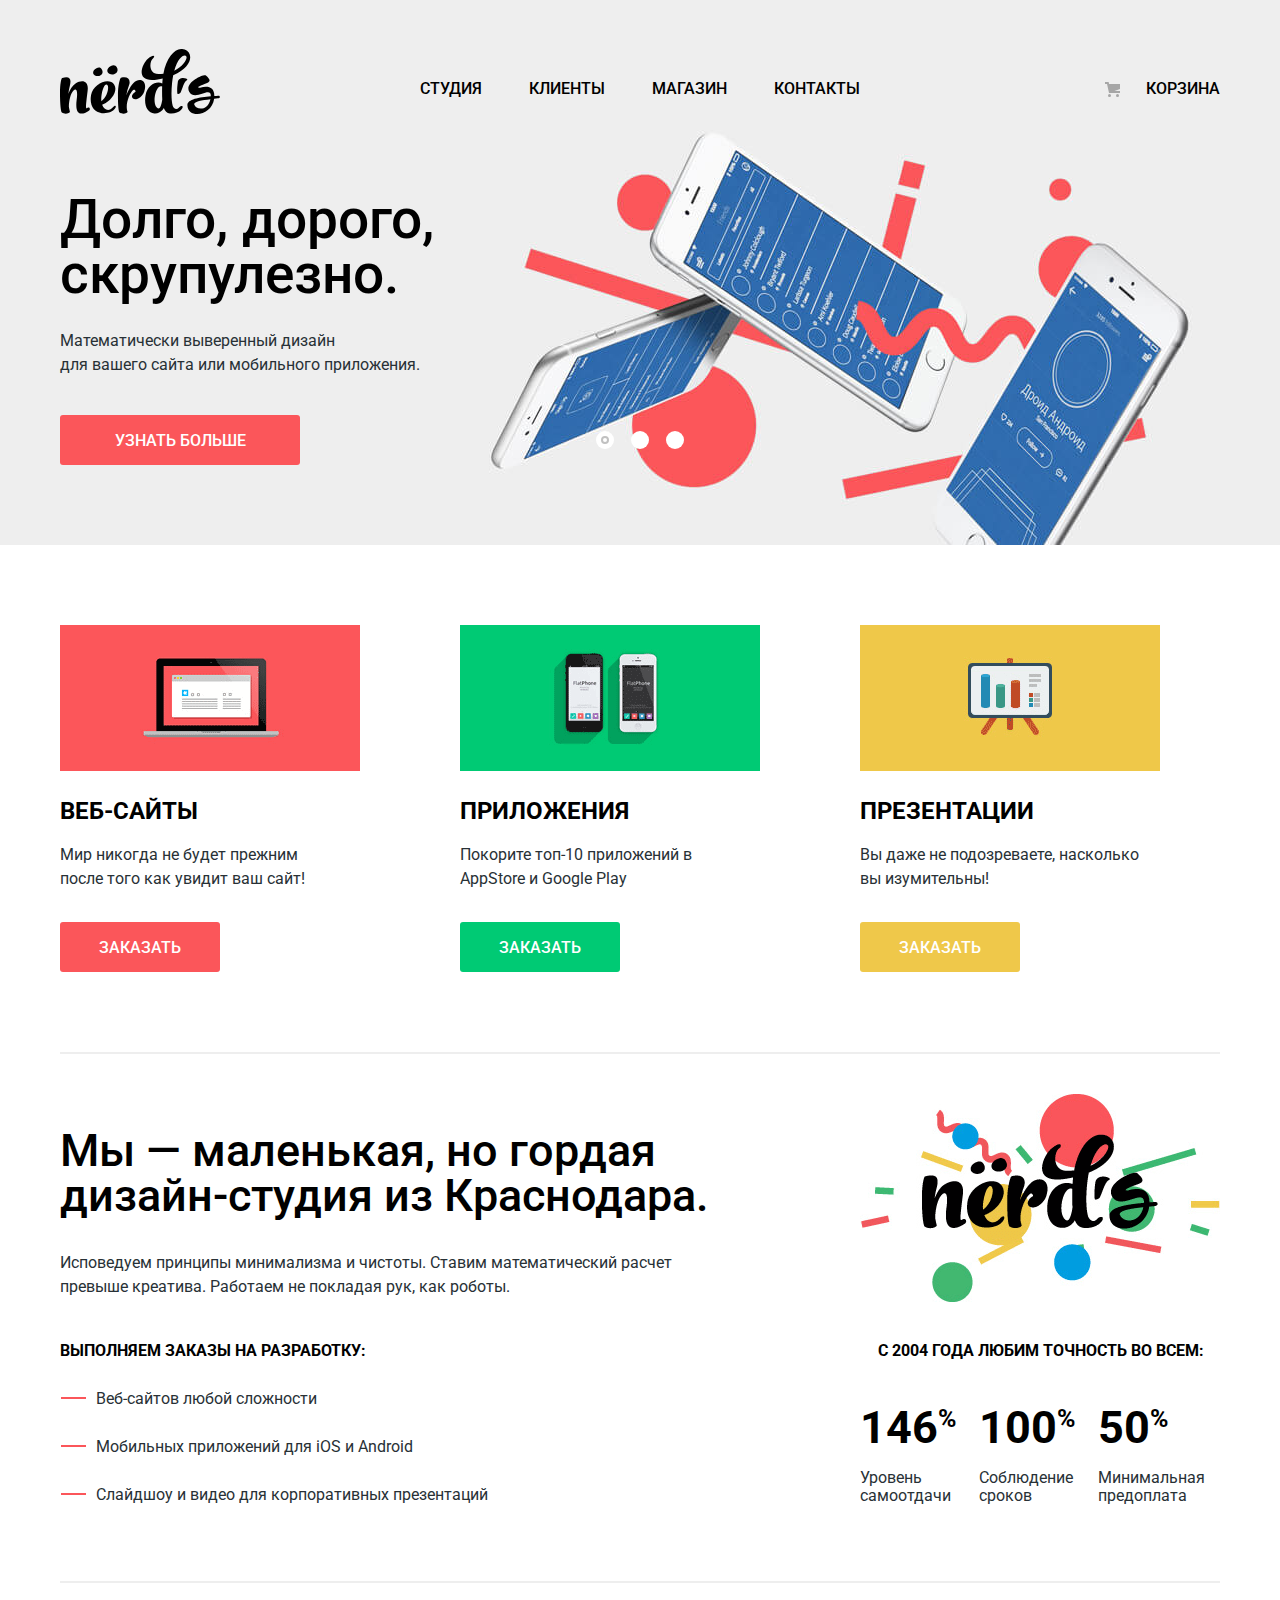
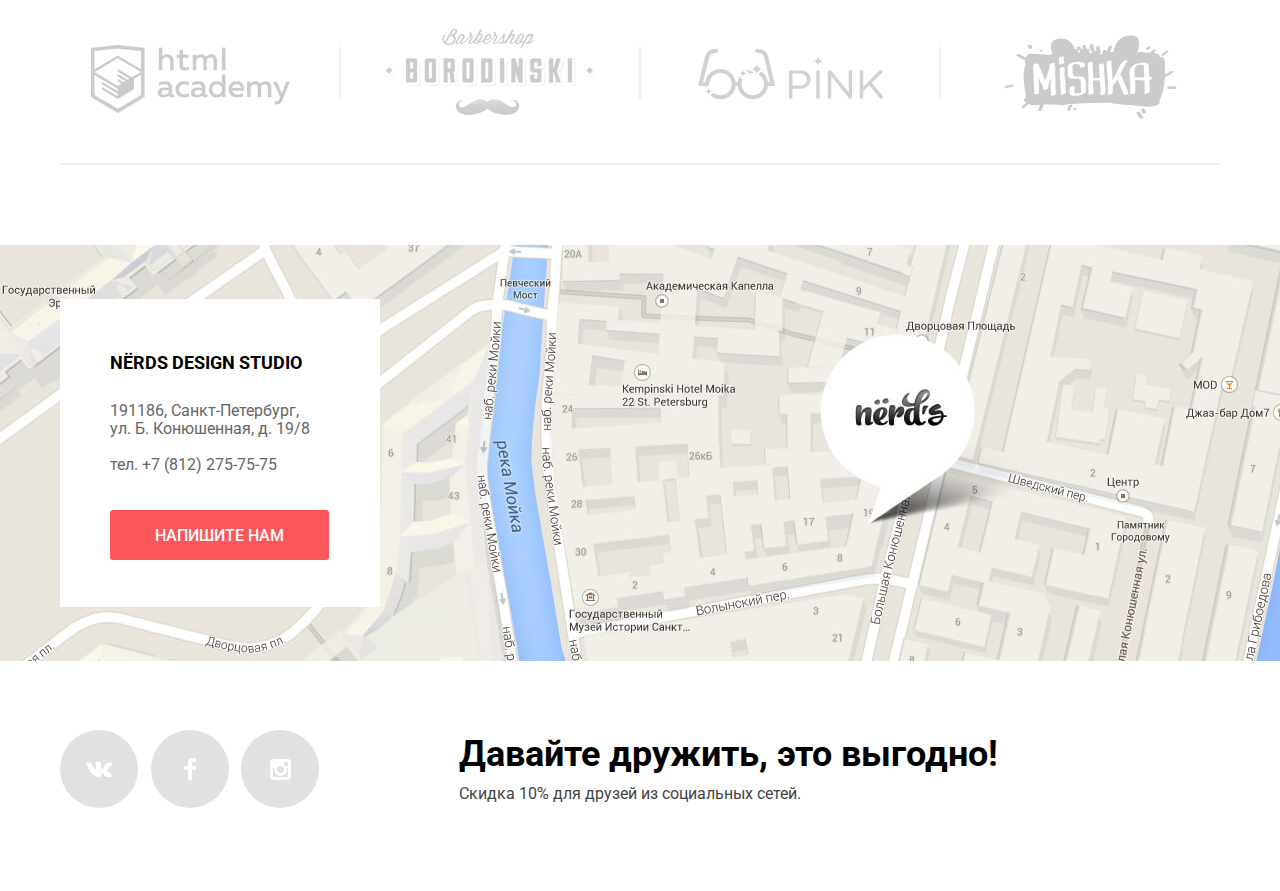
==== commit 941c23cc: "Внес исправления" ====
--- a/index.html
+++ b/index.html
@@ -4,8 +4,8 @@
     <meta charset="utf-8">
     <title>Дизайн-студия "Нёрдс"</title>
     <link href="https://fonts.googleapis.com/css?family=Roboto:400,500,700&amp;subset=latin,cyrillic" rel="stylesheet">
-    <link href="css/normalize.css" rel="stylesheet">
-    <link href="css/style.css" rel="stylesheet">
+    <link href="css/normalize.min.css" rel="stylesheet">
+    <link href="css/style.min.css" rel="stylesheet">
   </head>
   <body>
     <header class="main-header">
@@ -43,10 +43,8 @@
             <a href="studio.html" class="button feature-button">Узнать больше</a>
           </li>
           <li class="feature">
-            <h3 class="feature-title">Любим математику<br>
-              как никто другой</h3>
-            <p class="feature-text">Никакого креатива, только математические формулы<br>
-              для расчета идеальных пропорций.</p>
+            <h3 class="feature-title">Любим математику как никто другой</h3>
+            <p class="feature-text">Никакого креатива, только математические формулы для расчета идеальных пропорций.</p>
             <a href="studio.html" class="button feature-button">Узнать больше</a>
           </li>
           <li class="feature">
@@ -145,7 +143,7 @@
       <section class="contact-info">
         <h2 class="visually-hidden">Контактная информация</h2>
         <img class="map" src="img/map.jpg" width="1440" height="416" alt="Офис компании по адресу ул. Большая Конюшенная 19/8, Санкт-Петербург">
-        <iframe src="https://www.google.com/maps/embed?pb=!1m18!1m12!1m3!1d1998.603625300312!2d30.32085871613576!3d59.93871916905415!2m3!1f0!2f0!3f0!3m2!1i1024!2i768!4f13.1!3m3!1m2!1s0x4696310fca145cc1%3A0x42b32648d8238007!2z0JHQvtC70YzRiNCw0Y8g0JrQvtC90Y7RiNC10L3QvdCw0Y8g0YPQuy4sIDE5LzgsINCh0LDQvdC60YIt0J_QtdGC0LXRgNCx0YPRgNCzLCAxOTExODY!5e0!3m2!1sru!2sru!4v1551039932012" width="1440" height="416" style="border:0" allowfullscreen></iframe>
+        <iframe class="google-map" src="https://www.google.com/maps/embed?pb=!1m18!1m12!1m3!1d1998.603625300312!2d30.32085871613576!3d59.93871916905415!2m3!1f0!2f0!3f0!3m2!1i1024!2i768!4f13.1!3m3!1m2!1s0x4696310fca145cc1%3A0x42b32648d8238007!2z0JHQvtC70YzRiNCw0Y8g0JrQvtC90Y7RiNC10L3QvdCw0Y8g0YPQuy4sIDE5LzgsINCh0LDQvdC60YIt0J_QtdGC0LXRgNCx0YPRgNCzLCAxOTExODY!5e0!3m2!1sru!2sru!4v1551039932012" width="1440" height="416" style="border:0" allowfullscreen></iframe>
         <div class="container">
           <div class="contacts">
             <h3 class="contacts-title">Nёrds design studio</h3>
@@ -211,6 +209,6 @@
       </form>
       <button class="modal-close" type="button"><span class="visually-hidden">Закрыть</span></button>
     </section>
-    <script src="js/modal.js"></script>
+    <script src="js/modal.min.js"></script>
   </body>
 </html>
--- a/css/style.min.css
+++ b/css/style.min.css
@@ -0,0 +1 @@
+@-webkit-keyframes bounce{0%{-webkit-transform:translateY(-2000px);transform:translateY(-2000px)}70%{-webkit-transform:translateY(30px);transform:translateY(30px)}90%{-webkit-transform:translateY(-10px);transform:translateY(-10px)}to{-webkit-transform:translateY(0);transform:translateY(0)}}@keyframes bounce{0%{-webkit-transform:translateY(-2000px);transform:translateY(-2000px)}70%{-webkit-transform:translateY(30px);transform:translateY(30px)}90%{-webkit-transform:translateY(-10px);transform:translateY(-10px)}to{-webkit-transform:translateY(0);transform:translateY(0)}}@-webkit-keyframes shake{0%,to{-webkit-transform:translateX(0);transform:translateX(0)}10%,30%,50%,70%,90%{-webkit-transform:translateX(-10px);transform:translateX(-10px)}20%,40%,60%,80%{-webkit-transform:translateX(10px);transform:translateX(10px)}}@keyframes shake{0%,to{-webkit-transform:translateX(0);transform:translateX(0)}10%,30%,50%,70%,90%{-webkit-transform:translateX(-10px);transform:translateX(-10px)}20%,40%,60%,80%{-webkit-transform:translateX(10px);transform:translateX(10px)}}body{min-width:1200px;margin:0;font-weight:400;font-size:16px;line-height:24px;font-family:"Roboto",Arial,sans-serif;color:#000;background-color:#fff}a{text-decoration:none}img{max-width:100%;height:auto}.visually-hidden:not(:focus):not(:active),input[type=checkbox].visually-hidden,input[type=radio].visually-hidden{position:absolute;width:1px;height:1px;margin:-1px;padding:0;overflow:hidden;font-size:1px;white-space:nowrap;border:0;clip:rect(0,0,0,0);-webkit-clip-path:inset(100%);clip-path:inset(100%)}.main-header{width:100%;background-color:#eee}.container{-webkit-box-sizing:border-box;box-sizing:border-box;width:1200px;margin:0 auto;padding:0 20px}.main-navigation{display:-webkit-box;display:-ms-flexbox;display:flex;padding-top:49px}.main-navigation-link{margin-right:200px}.site-navigation{display:-webkit-box;display:-ms-flexbox;display:flex;-ms-flex-wrap:wrap;flex-wrap:wrap;-webkit-box-pack:justify;-ms-flex-pack:justify;justify-content:space-between;width:440px;margin:0;padding:0;list-style:none}.cart,.site-navigation-link{display:block;margin-top:19px;margin-bottom:4px;padding-top:6px;padding-bottom:6px;font-weight:500;line-height:30px;color:inherit;text-transform:uppercase}.cart{position:relative;max-width:160px;margin-left:auto;padding-left:41px}.cart::before{content:"";position:absolute;top:14px;left:0;width:15px;height:15px;background-image:url(../img/cart-icon.svg);background-repeat:no-repeat;background-position:0 0}.cart:focus,.cart:hover,.site-navigation-link:focus,.site-navigation-link:hover{color:#fb565a}.cart:active,.site-navigation-link:active{color:inherit;opacity:.3}.site-navigation-item .site-navigation-current{-webkit-box-shadow:inset 0 -2px #fb565a;box-shadow:inset 0 -2px #fb565a}.main-navigation-link:focus,.main-navigation-link:hover{opacity:.8}.main-navigation-link:active,.social-link:active svg{opacity:.3}.page-title{margin-top:71px;margin-bottom:55px;padding-bottom:108px;font-weight:500;font-size:55px;line-height:55px;text-align:center;background-color:#eee}.features{position:relative;margin-bottom:80px}.feature-list{margin:0;padding:0;list-style:none}.feature{display:none;padding-top:71px;padding-bottom:80px;background-color:#eee}.feature-title{width:520px;margin:0 0 27px;font-weight:500;font-size:55px;line-height:55px}.feature-text{width:410px;margin-bottom:38px;color:#283136}.feature:nth-child(1){background-image:url(../img/slide1.jpg);background-repeat:no-repeat;background-position:397px -7px}.feature:nth-child(2),.feature:nth-child(3){background-image:url(../img/slide2.jpg);background-repeat:no-repeat;background-position:400px 0}.feature:nth-child(3){background-image:url(../img/slide3.jpg)}.button{display:block;padding:17px 0 15px;min-width:50px;font-weight:500;line-height:18px;text-align:center;color:#fff;text-transform:uppercase;border:0;border-radius:3px;cursor:pointer}.button:active{-webkit-box-shadow:0 3px rgba(0,0,0,.1) inset;box-shadow:0 3px rgba(0,0,0,.1) inset}.feature-button{width:240px;background-color:#fb565a}.feature-button:focus,.feature-button:hover{background-color:#e74246}.feature-button:active{color:rgba(255,255,255,.3);background-color:#d7373b}.slider-controls{position:absolute;left:50%;bottom:96px;display:-webkit-box;display:-ms-flexbox;display:flex;-webkit-box-pack:justify;-ms-flex-pack:justify;justify-content:space-between;width:88px;min-height:18px;-webkit-transform:translateX(-50%);transform:translateX(-50%)}.slider-control{position:relative;width:18px;height:18px;background:#fff;border-radius:50%;cursor:pointer}.option-1:checked~.slider-controls .slider-control-1::after,.option-2:checked~.slider-controls .slider-control-2::after,.option-3:checked~.slider-controls .slider-control-3::after{content:"";position:absolute;top:5px;left:5px;width:4px;height:4px;background:inherit;border:2px solid #c1c1c1;border-radius:50%}.option-1:checked~.feature-list .feature:nth-child(1),.option-2:checked~.feature-list .feature:nth-child(2),.option-3:checked~.feature-list .feature:nth-child(3){display:block}.services{padding-bottom:80px;border-bottom:2px solid #eee}.services-list{display:-webkit-box;display:-ms-flexbox;display:flex;-ms-flex-wrap:wrap;flex-wrap:wrap;-webkit-box-pack:justify;-ms-flex-pack:justify;justify-content:space-between;margin:0;padding:0;list-style:none}.services-item{position:relative;width:280px;padding-right:80px}.services-item:nth-child(1)::before,.services-item:nth-child(2)::before,.services-item:nth-child(3)::before{content:"";position:absolute;top:0;left:0;width:300px;height:146px;background-color:#fb565a;background-image:url(../img/service-1.png);background-repeat:no-repeat;background-position:0 0}.services-item:nth-child(2)::before,.services-item:nth-child(3)::before{background-color:#00ca74;background-image:url(../img/service-2.png)}.services-item:nth-child(3)::before{background-color:#efc849;background-image:url(../img/service-3.png)}.service-item-title{margin:0 0 17px;padding-top:171px;font-weight:700;font-size:24px;line-height:30px;text-transform:uppercase}.service-item-text{margin:0 0 31px;padding:0;line-height:24px;color:#283136}.services-button{width:160px}.services-button-sites{background-color:#fb565a}.services-button-apps{background-color:#00ca74}.services-button-presentations{background-color:#efc84a}.services-button-sites:focus,.services-button-sites:hover{background-color:#e74246}.services-button-apps:focus,.services-button-apps:hover{background-color:#00bc6c}.services-button-presentations:focus,.services-button-presentations:hover{background-color:#eab534}.services-button-sites:active{color:rgba(255,255,255,.3);background-color:#d7373b}.services-button-apps:active{color:rgba(255,255,255,.3);background-color:#00aa62}.services-button-presentations:active{color:rgba(255,255,255,.3);background-color:#e5a722}.studio{display:-webkit-box;display:-ms-flexbox;display:flex;-webkit-box-pack:justify;-ms-flex-pack:justify;justify-content:space-between;padding-bottom:58px;border-bottom:2px solid #eee}.studio-info{width:660px;margin-right:auto;padding-top:74px}.studio-info-lead{padding:0;margin:0 0 33px;font-weight:500;font-size:45px;line-height:45px}.studio-info-text{margin-bottom:40px;color:#283136}.studio-info-services-item{color:#283136}.studio-info-services{margin:0}.promo-table-title,.studio-info-services{font-weight:700;text-transform:uppercase}.studio-info-services-list{margin:0;padding:0;list-style:none}.studio-info-services-item{position:relative;padding-top:24px;padding-left:36px}.studio-info-services-item::before{content:"";position:absolute;top:34px;left:1px;width:25px;height:2px;background-color:#fb565a}.promo{width:360px;padding-top:40px}.promo-logo{margin-bottom:30px}.promo-table{margin-left:-18px;border-spacing:17px}.promo-table td{padding-right:5px}.promo-table-title{margin-bottom:15px;margin-left:12px}.promo-table-line-one{line-height:18px;color:#283136}.promo-table-line-two{font-weight:700;font-size:45px;line-height:45px}.text-sup{font-size:25px;vertical-align:super}.partners{margin-bottom:80px}.partners-list{display:-webkit-box;display:-ms-flexbox;display:flex;-ms-flex-wrap:wrap;flex-wrap:wrap;margin:0;padding:0;list-style:none;border-bottom:2px solid #eee}.partners-item{position:relative;margin-right:40px;margin-bottom:-7px}.partners-item:first-child{margin-right:38px;margin-left:-1px}.partners-item:nth-child(2){margin-right:44px}.partners-item:nth-child(4){margin-right:-1px}.partners-item:nth-child(1)::after{right:-22px}.partners-item:nth-child(1)::after,.partners-item:nth-child(2)::after,.partners-item:nth-child(3)::after{content:"";position:absolute;top:64px;width:2px;height:52px;background-color:#eee}.partners-item:nth-child(2)::after{right:-24px}.partners-item:nth-child(3)::after{right:-20px}.partners-link{opacity:.2}.catalog-item:focus::before,.catalog-item:hover::before,.partners-link:focus,.partners-link:hover{opacity:1}.partners-link:active{opacity:.1}.inner-main,.sorting{display:-webkit-box;display:-ms-flexbox;display:flex;-webkit-box-pack:justify;-ms-flex-pack:justify;justify-content:space-between;margin-bottom:50px}.sorting{margin-top:3px;margin-bottom:55px}.sorting-text{margin:0 auto 0 0;font-weight:700;font-size:18px;line-height:18px;text-transform:uppercase}.sorting-list{display:-webkit-box;display:-ms-flexbox;display:flex;-ms-flex-wrap:wrap;flex-wrap:wrap;width:360px;margin:0;padding:0;list-style:none}.sorting-link{display:block;margin-top:2px;font-size:14px;line-height:18px;color:rgba(0,0,0,.3);text-transform:uppercase}.sorting-item{margin-right:26px}.name-sorting{margin-right:auto}.descending-sorting{margin-right:0}.ascending-sorting{margin-right:1px;margin-left:18px}.ascending-sorting .sorting-link,.descending-sorting .sorting-link{width:11px;height:18px;background-image:url(../img/arrow-down.svg);background-repeat:no-repeat;background-position:0 3px;opacity:.1}.ascending-sorting .sorting-link{background-image:url(../img/arrow-up.svg)}.sorting-link:focus,.sorting-link:hover{color:rgba(0,0,0,.6)}.sorting-link.active,.sorting-link:active{color:#000}.ascending-sorting .sorting-link:focus,.ascending-sorting .sorting-link:hover,.descending-sorting .sorting-link:focus,.descending-sorting .sorting-link:hover{opacity:.4}.ascending-sorting .sorting-link.active,.ascending-sorting .sorting-link:active,.descending-sorting .sorting-link.active,.descending-sorting .sorting-link:active{opacity:1}.catalog{width:760px}.catalog-list{display:-webkit-box;display:-ms-flexbox;display:flex;-ms-flex-wrap:wrap;flex-wrap:wrap;-webkit-box-pack:justify;-ms-flex-pack:justify;justify-content:space-between;margin:0 0 27px;padding:0;list-style:none}.catalog-list-item{width:360px;margin-bottom:33px}.catalog-item{position:relative;padding-top:40px}.catalog-item::before{content:"";position:absolute;top:0;left:0;width:360px;height:40px;background-image:url(../img/browser.svg);background-repeat:no-repeat;background-position:0 0;opacity:.12}.catalog-item-info{position:absolute;bottom:0;left:0;display:none;width:100%;background-color:#eee}.catalog-item-title{display:block;margin-top:32px;text-align:center}.catalog-item-link{font-weight:700;font-size:18px;line-height:30px;color:inherit;text-transform:uppercase}.catalog-item-text{display:block;width:190px;max-height:381px;margin:19px auto 28px;overflow-y:auto;line-height:18px;color:#666;text-align:center}.catalog-list-item:nth-child(2) .catalog-item-text,.catalog-list-item:nth-child(5) .catalog-item-text,.catalog-list-item:nth-child(6) .catalog-item-text{width:230px}.catalog-item-img{position:relative;z-index:-1;display:block;width:360px;height:576px;background-color:#bab4d9}.catalog-image{-webkit-box-shadow:0 0 0 1px #e5e5e5 inset;box-shadow:0 0 0 1px #e5e5e5 inset}.price-button{width:200px;margin:0 auto 43px;background-color:#fb565a}.price-button:focus,.price-button:hover{background-color:#e74246}.price-button:active{background-color:#d7373b}.catalog-item:focus,.catalog-item:hover{-webkit-box-shadow:0 6px 15px 0 rgba(0,0,0,.25);box-shadow:0 6px 15px 0 rgba(0,0,0,.25)}.catalog-item:focus .catalog-item-info,.catalog-item:hover .catalog-item-info{display:block}.catalog-item:focus-within .catalog-item-info{display:block}.catalog-item:focus .catalog-image,.catalog-item:hover .catalog-image{-webkit-box-shadow:none;box-shadow:none}.filters{width:260px}.range-filter{margin-top:48px;margin-bottom:38px}.range-controls{position:relative;width:220px;height:41px;padding:39px 20px 0;background-color:#eee;border-radius:3px}.bar,.scale{height:2px;background-color:#d7dcde}.bar{width:70%;background-color:#00ca74}.toggle{position:absolute;top:30px;display:block;padding:2px;background-color:#ababab;border:8px solid #fff;border-radius:50%;-webkit-box-shadow:0 2px 1px 0 #cfcfcf;box-shadow:0 2px 1px 0 #cfcfcf;cursor:pointer}.min-toggle{left:18px}.max-toggle{left:160px}.price-controls{display:-webkit-box;display:-ms-flexbox;display:flex;-webkit-box-pack:justify;-ms-flex-pack:justify;justify-content:space-between;margin-top:-2px}.filter-item{line-height:22px;color:#283136;text-transform:uppercase}.filter-item input{width:64px;padding:8px;font:inherit;text-align:center;color:#283136;background-color:#eee;border:0;border-radius:3px}.filter-item label{margin-right:8px}.filter-fieldset{margin:0;padding:0;border:0}.filter-legend{margin-bottom:14px;font-weight:700;font-size:18px;line-height:30px;text-transform:uppercase}.filter-fieldset:first-of-type .filter-legend{margin-bottom:0}.filter-option-list{margin:0;padding:0;list-style:none}.filter-option{margin-bottom:16px}.filter-option:last-child{margin-bottom:42px}.filter-fieldset:last-of-type .filter-option:last-of-type{margin-bottom:48px}.filter-option label{position:relative;padding-left:35px;line-height:20px;color:#283136;cursor:pointer}.filter-option .filter-input:disabled+label{opacity:.3}.radio-label::before{content:"";position:absolute;top:-3px;left:1px;width:17px;height:17px;background-color:inherit;border:4px solid #4d4d4d;border-radius:50%;opacity:.4}.filter-input-radio:checked+.radio-label::after{content:"";position:absolute;top:5px;left:9px;width:9px;height:9px;background-color:#4d4d4d;border-radius:50%;opacity:.4}.filter-input-radio:checked+.radio-label:hover::after,.filter-input-radio:checked:focus+.radio-label::after,.filter-input-radio:focus+.radio-label::before,.radio-label:hover::before{opacity:1}.checkbox-label::before{content:"";position:absolute;top:-1px;left:1px;width:23px;height:23px;background-image:url(../img/checkbox-off.svg);opacity:.4}.filter-input-checkbox:checked+.checkbox-label::before{content:"";position:absolute;top:-1px;left:1px;width:27px;height:23px;background-image:url(../img/checkbox-on.svg);opacity:.4}.checkbox-label:hover::before,.filter-input-checkbox:checked+.checkbox-label:hover::before,.filter-input-checkbox:checked:focus+.checkbox-label::before,.filter-input-checkbox:focus+.checkbox-label::before{opacity:1}.filter-input:checked:disabled+.filter-label::after,.filter-input:checked:disabled+.filter-label::before,.filter-input:disabled+.filter-label::before{opacity:.1}.filter-input:checked:disabled+.filter-label,.filter-input:disabled+.filter-label{cursor:default}.filter-form button{font:inherit;font-weight:500}.filter-button{width:260px;padding:13px;color:#000;background-color:#eee}.filter-button:focus,.filter-button:hover{background-color:#dfdfdf}.filter-button:active{color:rgba(0,0,0,.3);background-color:#d5d5d5}.pagination-list{display:-webkit-box;display:-ms-flexbox;display:flex;-ms-flex-wrap:wrap;flex-wrap:wrap;margin:0;padding:0;list-style:none}.pagination-item{margin-right:11px;margin-bottom:10px}.pagination-link{-webkit-box-sizing:border-box;box-sizing:border-box;color:inherit;background-color:#eee}.pagination-item:last-child .pagination-link{width:260px}.pagination-link.active{padding:13px 0;background-color:#fff;border:3px solid #dbdbdb}.pagination-link:focus,.pagination-link:hover{background-color:#dfdfdf}.pagination-link:active{color:rgba(0,0,0,.3);background-color:#d5d5d5}.contact-info{position:relative}.map{display:block;min-width:1440px;margin:0 auto 69px}.contacts,.google-map{position:absolute;top:0;width:100%}.contacts{top:54px;width:220px;padding:49px 50px 47px;background-color:#fff}.contacts-title{margin:0 0 24px;font-weight:700;font-size:18px;line-height:30px;text-transform:uppercase}.contacts-text{display:block;max-height:90px;margin-bottom:18px;overflow-y:auto}.contacts-tel,.contacts-text{width:205px;line-height:18px;color:#666}.contacts-button{width:219px;margin-top:36px;background-color:#fb565a}.contacts-button:focus,.contacts-button:hover{background-color:#e74246}.contacts-button:active{color:rgba(255,255,255,.3);background-color:#d7373b}.social{padding-bottom:70px}.social,.social-buttons,.social-link{display:-webkit-box;display:-ms-flexbox;display:flex}.social-buttons{-ms-flex-wrap:wrap;flex-wrap:wrap;margin:0 140px 0 0;padding:0;list-style:none;-webkit-box-pack:justify;-ms-flex-pack:justify;justify-content:space-between;width:259px}.social-link{-webkit-box-pack:center;-ms-flex-pack:center;justify-content:center;-webkit-box-align:center;-ms-flex-align:center;align-items:center;width:78px;height:78px;background-color:#e1e1e1;border-radius:50%}.social-link:focus,.social-link:hover{background-color:#e74246}.social-link:active{background-color:#d7373b;-webkit-box-shadow:0 3px rgba(0,0,0,.1) inset;box-shadow:0 3px rgba(0,0,0,.1) inset}.social-promo{width:560px;line-height:22px;color:#444}.social-promo-slogan{margin-top:6px;margin-bottom:-5px;font-weight:700;font-size:36px;line-height:36px;color:#000}.modal{position:fixed;top:50%;left:50%;display:none;width:760px;margin-top:-295px;margin-left:-480px;padding:65px 100px 85px;background:inherit;-webkit-box-shadow:0 20px 40px rgba(0,0,0,.75);box-shadow:0 20px 40px rgba(0,0,0,.75)}.modal-text{margin:0 0 35px;font-weight:500;font-size:45px;line-height:45px}.modal-close{position:absolute;top:78px;right:90px;width:22px;height:22px;background:0 0;border:0;cursor:pointer;opacity:.3}.modal-close::after,.modal-close::before{content:"";position:absolute;top:9px;left:-1px;width:25px;height:4px;background-color:#fb565a;border-radius:2px}.modal-close::before{-webkit-transform:rotate(45deg);transform:rotate(45deg)}.modal-close::after{-webkit-transform:rotate(-45deg);transform:rotate(-45deg)}.modal-close:focus,.modal-close:hover{opacity:1}.modal-close:active{opacity:.1}.feedback-form{display:-webkit-box;display:-ms-flexbox;display:flex;-ms-flex-wrap:wrap;flex-wrap:wrap;-webkit-box-pack:justify;-ms-flex-pack:justify;justify-content:space-between}.feedback-item{width:360px;margin-top:0;margin-bottom:35px;font-weight:700;line-height:18px}.feedback-item:last-of-type{width:760px;margin-bottom:45px}.feedback-label{display:inline-block;margin-bottom:10px;vertical-align:top}.feedback-form input[type=email],.feedback-form input[type=text],.feedback-form textarea{-webkit-box-sizing:border-box;box-sizing:border-box;width:100%;padding:15px;font:inherit;font-weight:400;line-height:18px;color:#444;border:2px solid #d7dcde;border-radius:2px}.feedback-input::-webkit-input-placeholder{color:#444;opacity:.5}.feedback-input:-ms-input-placeholder,.feedback-input::-ms-input-placeholder{color:#444;opacity:.5}.feedback-input::placeholder{color:#444;opacity:.5}.feedback-input:focus::-webkit-input-placeholder{opacity:1}.feedback-input:focus:-ms-input-placeholder,.feedback-input:focus::-ms-input-placeholder{opacity:1}.feedback-input:focus::placeholder{opacity:1}.feedback-form input[type=email]:hover,.feedback-form input[type=text]:hover,.feedback-form textarea:hover{border-color:#b4b9bb}.feedback-form input[type=email]:focus,.feedback-form input[type=text]:focus,.feedback-form textarea:focus{border-color:#000;outline:2px #000}.feedback-form input[type=email]:invalid{color:#e74246;border-color:#e74246}.feedback-form button{font:inherit}.feedback-button{width:260px;background-color:#fb565a}.feedback-button:focus,.feedback-button:hover{background-color:#e74246}.feedback-button:active{color:rgba(255,255,255,.3);background-color:#d7373b}.modal-error,.modal-show{-webkit-animation-duration:.6s;animation-duration:.6s}.modal-show{display:block;-webkit-animation-name:bounce;animation-name:bounce}.modal-error{-webkit-animation-name:shake;animation-name:shake}
